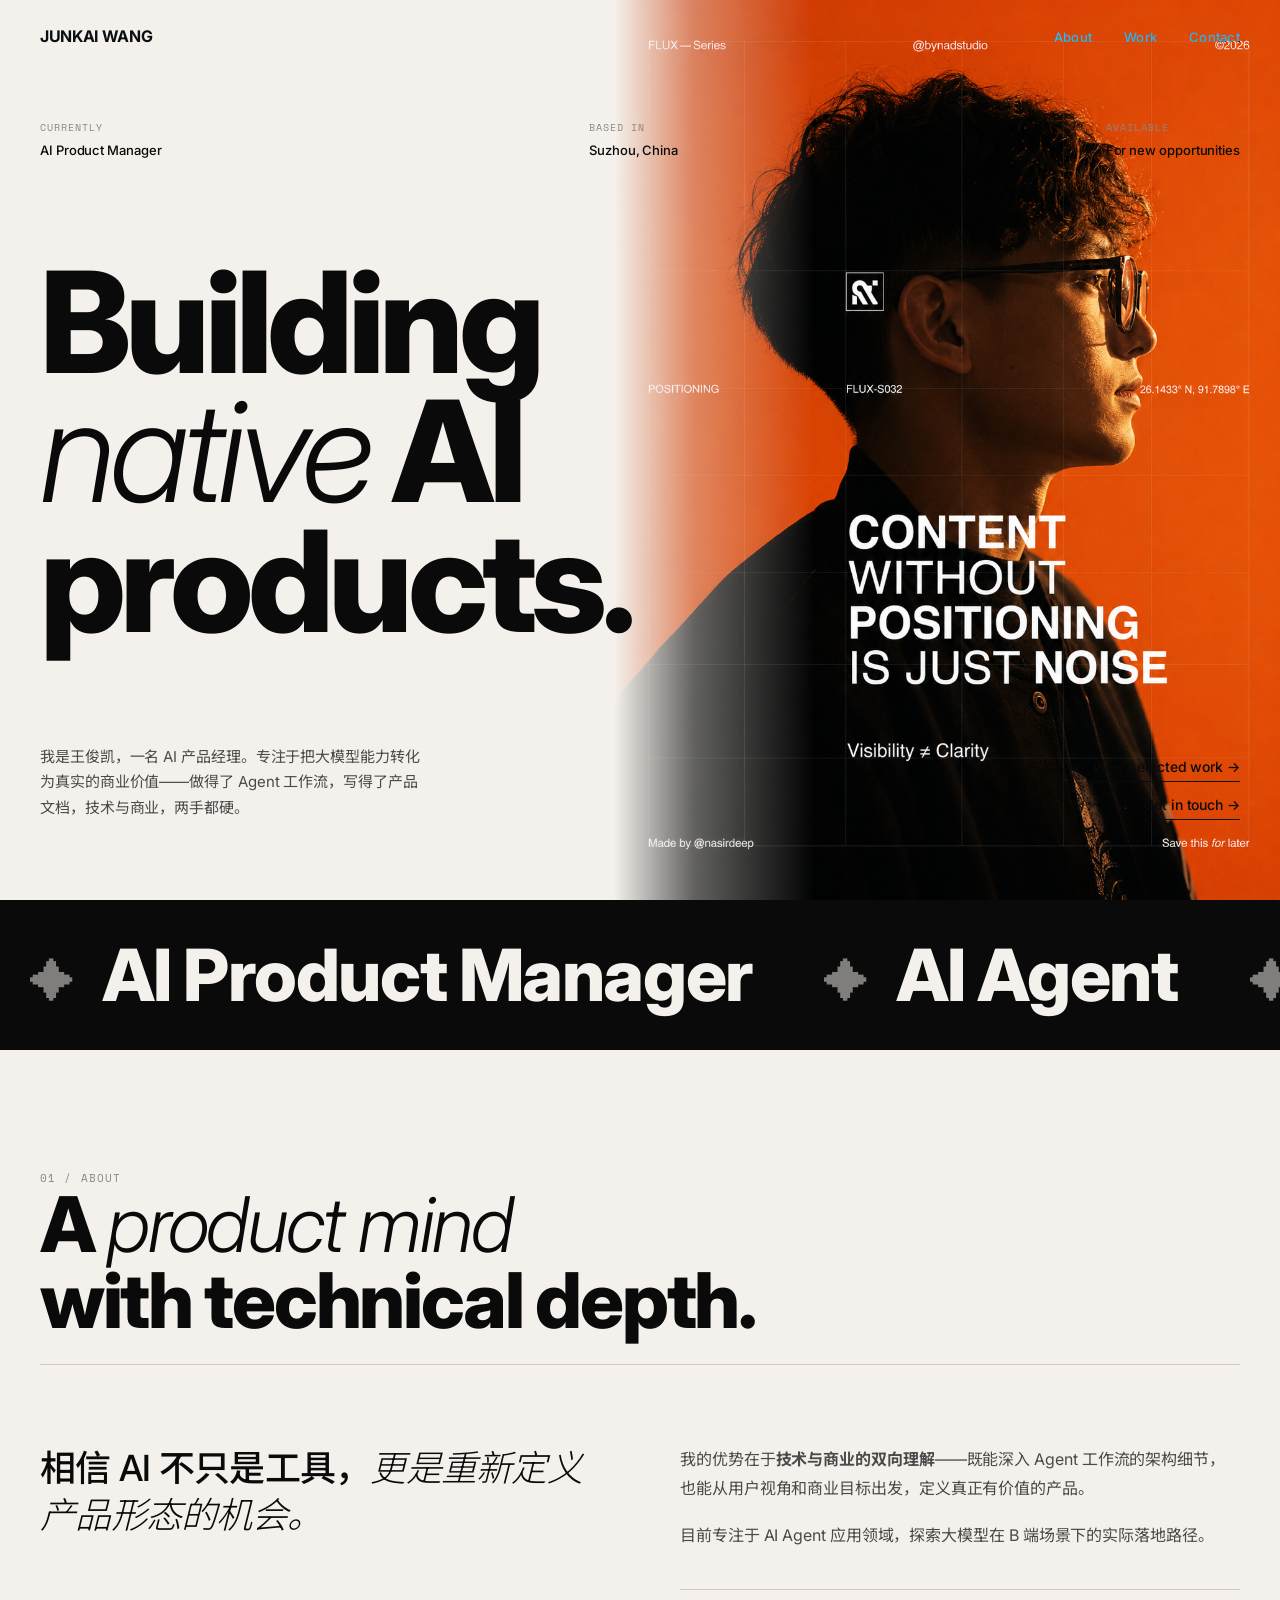
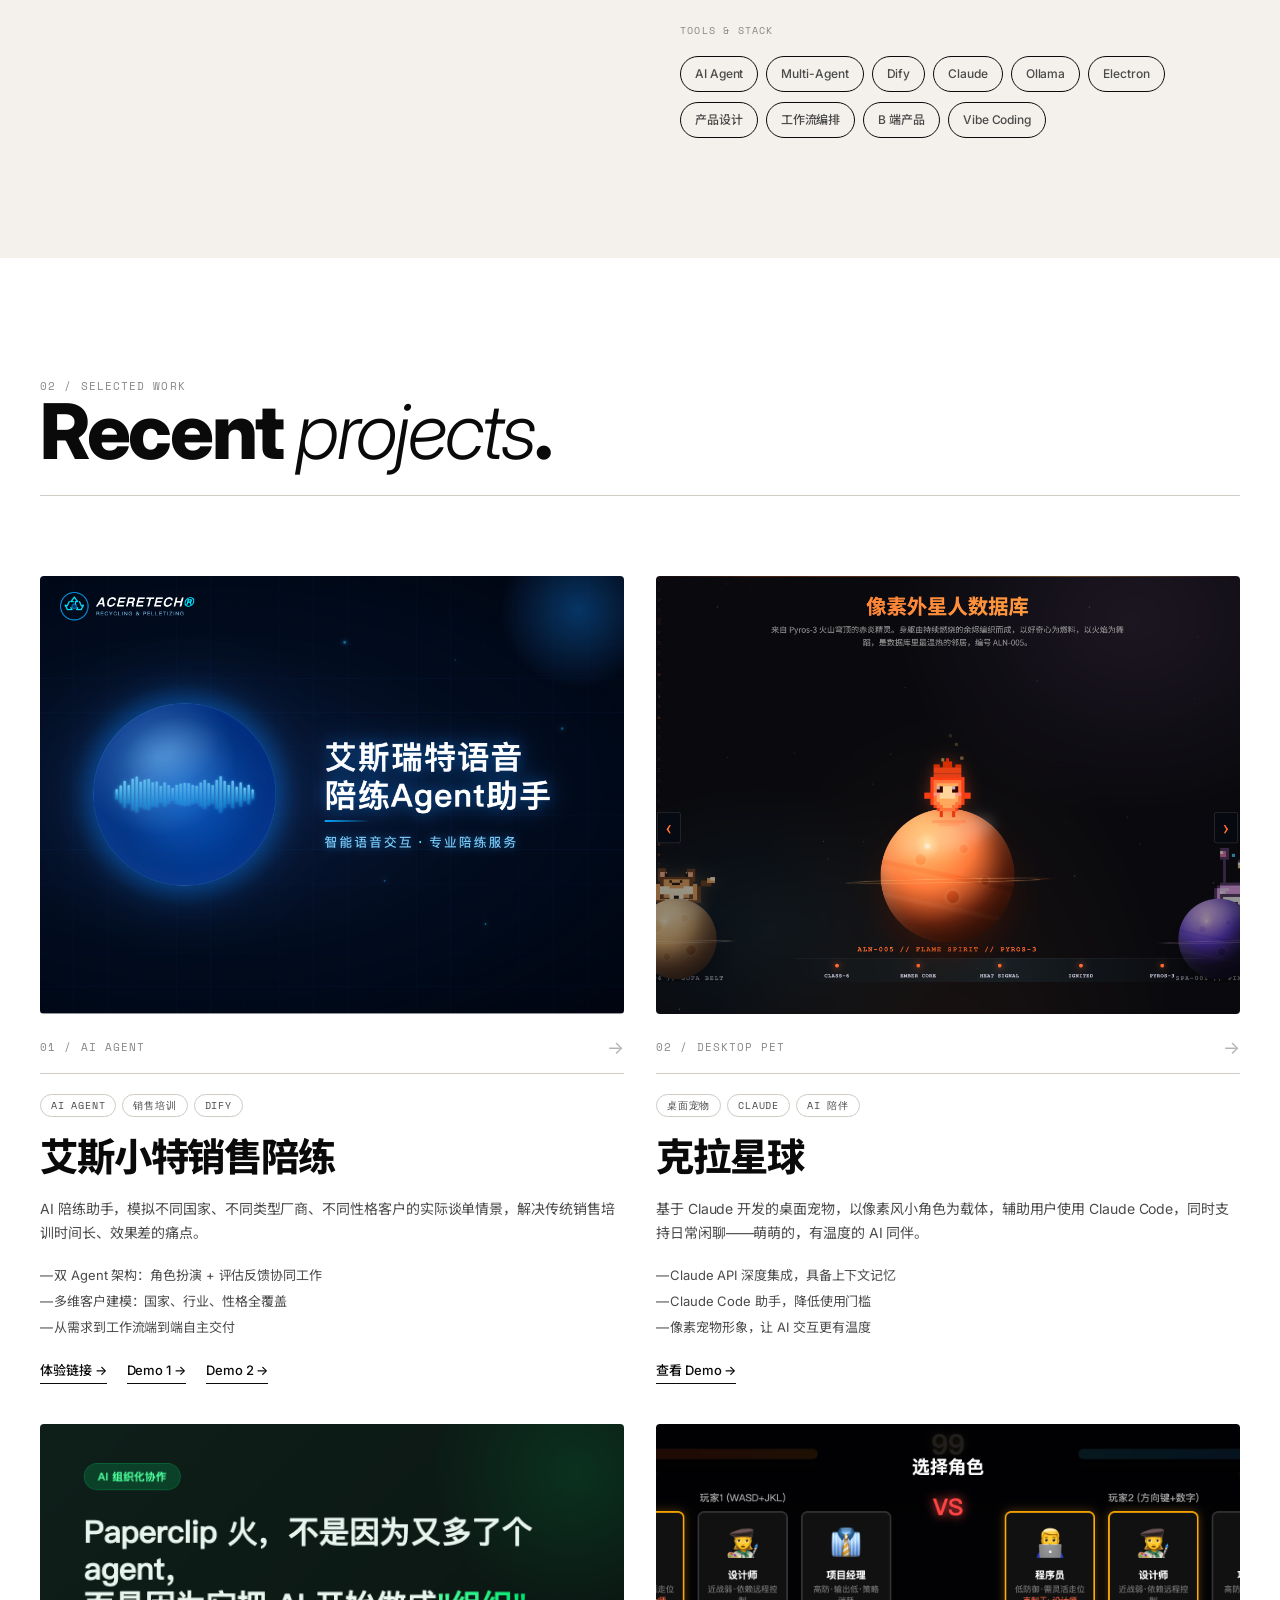
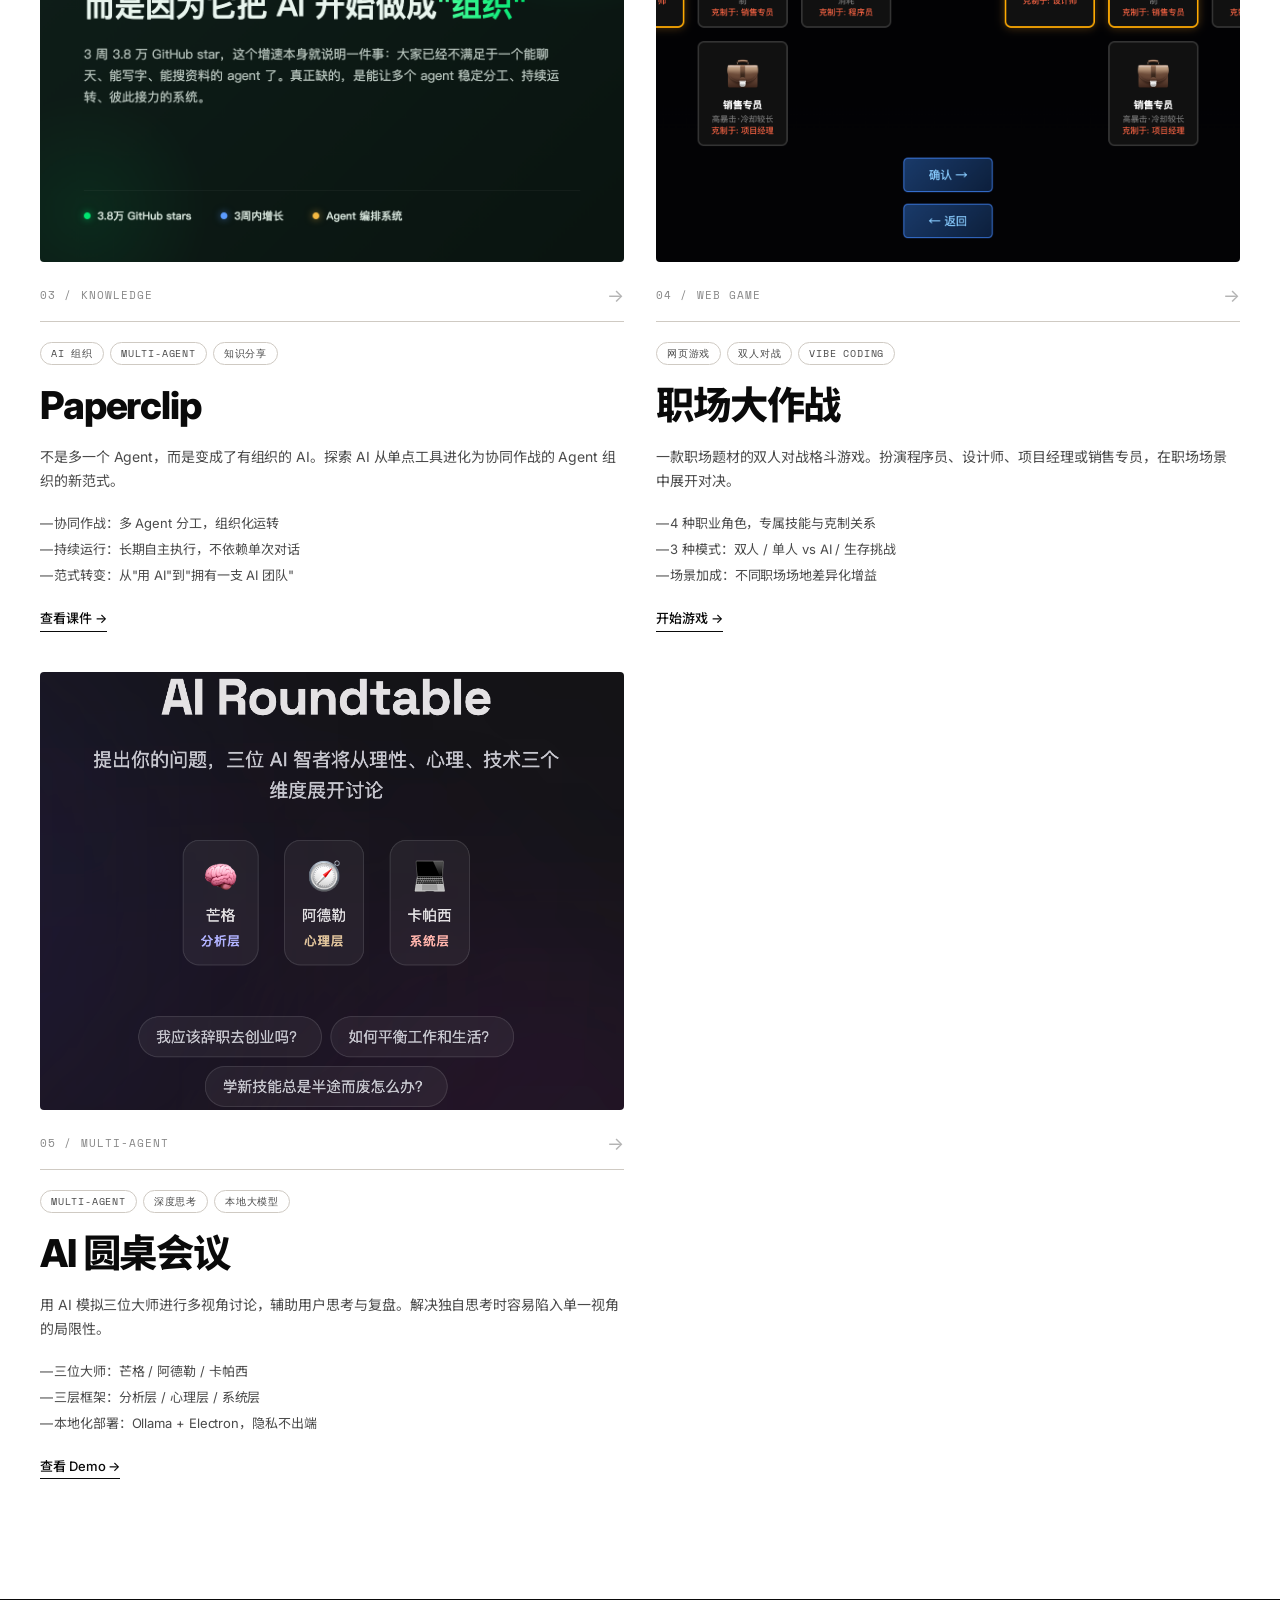
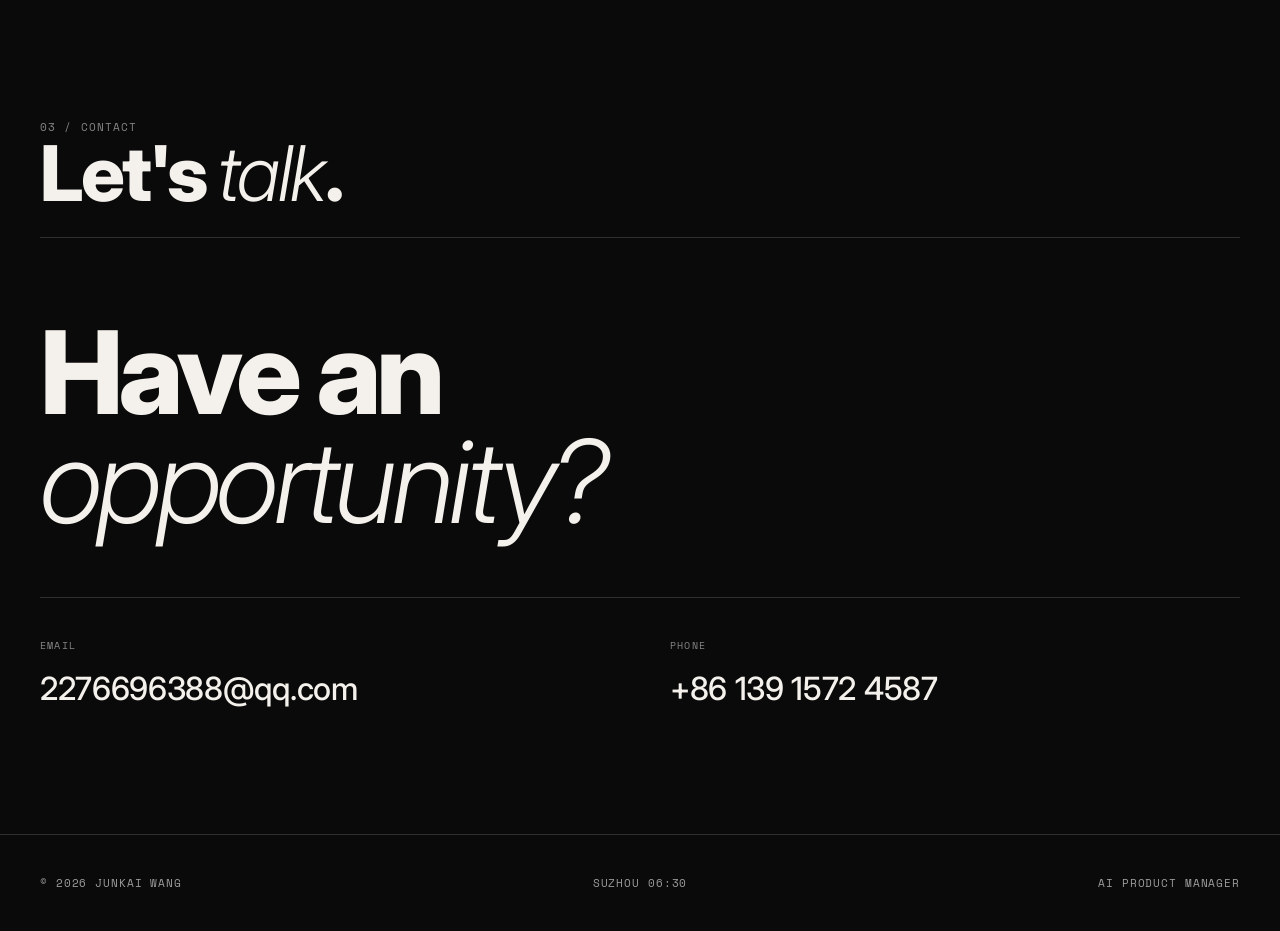
==== index.html @ 3d2fd5ae "Rename 产品文档 button to 体验链接" ====
<!DOCTYPE html>
<html lang="zh-CN">
<head>
<meta charset="UTF-8">
<meta name="viewport" content="width=device-width, initial-scale=1.0">
<title>Junkai Wang — AI Product Manager</title>
<link rel="preconnect" href="https://fonts.googleapis.com">
<link rel="preconnect" href="https://fonts.gstatic.com" crossorigin>
<link href="https://fonts.googleapis.com/css2?family=Inter:wght@300;400;500;600;700;800;900&family=Noto+Sans+SC:wght@300;400;500;600;700;900&family=Space+Mono:wght@400;700&display=swap" rel="stylesheet">
<style>
  :root {
    --bg: #f4f1ec;
    --bg-alt: #ffffff;
    --ink: #0a0a0a;
    --ink-soft: #4a4a4a;
    --ink-mute: #888888;
    --line: #cfcac3;
    --accent: #0a0a0a;
  }

  * { margin: 0; padding: 0; box-sizing: border-box; }
  html { scroll-behavior: smooth; }

  body {
    background: var(--bg);
    color: var(--ink);
    font-family: 'Inter', 'Noto Sans SC', -apple-system, sans-serif;
    -webkit-font-smoothing: antialiased;
    line-height: 1.5;
    letter-spacing: -0.005em;
  }

  ::selection { background: var(--ink); color: var(--bg); }

  a { color: inherit; text-decoration: none; }

  .mono {
    font-family: 'Space Mono', monospace;
    font-size: 11px;
    letter-spacing: 0.08em;
    text-transform: uppercase;
  }

  /* ── Nav ── */
  nav {
    position: fixed;
    top: 0; left: 0; right: 0;
    z-index: 100;
    display: flex;
    justify-content: space-between;
    align-items: center;
    padding: 24px 40px;
    mix-blend-mode: difference;
    color: #fff;
  }

  .nav-logo {
    font-size: 16px;
    font-weight: 700;
    letter-spacing: -0.02em;
  }

  .nav-links {
    display: flex;
    gap: 32px;
    list-style: none;
  }

  .nav-links a {
    font-size: 13px;
    font-weight: 500;
    letter-spacing: 0.02em;
    transition: opacity 0.2s;
  }

  .nav-links a:hover { opacity: 0.5; }

  /* ── Hero ── */
  #hero {
    min-height: 100vh;
    padding: 120px 40px 80px;
    display: flex;
    flex-direction: column;
    justify-content: space-between;
    position: relative;
    overflow: hidden;
  }

  .hero-flux {
    position: absolute;
    top: 0;
    right: 0;
    bottom: 0;
    width: 52%;
    overflow: hidden;
    z-index: 0;
    pointer-events: none;
  }

  .hero-flux img {
    width: 100%;
    height: 100%;
    object-fit: cover;
    object-position: center;
    display: block;
  }

  .hero-flux::after {
    content: '';
    position: absolute;
    inset: 0;
    background: linear-gradient(to right, var(--bg) 0%, rgba(244,241,236,0.4) 12%, transparent 30%);
    pointer-events: none;
  }

  #hero > *:not(.hero-flux) {
    position: relative;
    z-index: 1;
  }

  .hero-meta {
    display: flex;
    justify-content: space-between;
    margin-bottom: 60px;
  }

  .hero-meta-item {
    display: flex;
    flex-direction: column;
    gap: 6px;
  }

  .hero-meta-label {
    font-family: 'Space Mono', monospace;
    font-size: 10px;
    color: var(--ink-mute);
    letter-spacing: 0.1em;
    text-transform: uppercase;
  }

  .hero-meta-value {
    font-size: 13px;
    font-weight: 500;
    color: var(--ink);
  }

  .hero-headline {
    font-size: clamp(56px, 11vw, 180px);
    font-weight: 800;
    line-height: 0.92;
    letter-spacing: -0.04em;
    text-transform: none;
  }

  .hero-headline .accent {
    font-style: italic;
    font-weight: 300;
  }

  .hero-bottom {
    display: grid;
    grid-template-columns: 1fr 1fr;
    gap: 40px;
    align-items: end;
    margin-top: 60px;
  }

  .hero-bio {
    max-width: 380px;
    font-size: 15px;
    line-height: 1.7;
    color: var(--ink-soft);
  }

  .hero-portrait {
    width: 280px;
    height: 340px;
    border-radius: 4px;
    overflow: hidden;
    background: #e8e4dd;
    box-shadow: 0 30px 80px rgba(0,0,0,0.15);
    transform: translateY(-20px);
  }

  .hero-portrait img {
    width: 100%;
    height: 100%;
    object-fit: cover;
    object-position: left center;
    background: #f0f0f2;
  }

  .hero-cta {
    text-align: right;
    display: flex;
    flex-direction: column;
    gap: 12px;
    align-items: flex-end;
  }

  .hero-cta-link {
    font-size: 14px;
    font-weight: 500;
    display: inline-flex;
    align-items: center;
    gap: 6px;
    border-bottom: 1px solid var(--ink);
    padding-bottom: 4px;
    transition: gap 0.2s;
  }

  .hero-cta-link:hover { gap: 12px; }

  /* ── Marquee ── */
  .marquee {
    border-top: 1px solid var(--ink);
    border-bottom: 1px solid var(--ink);
    overflow: hidden;
    padding: 20px 0;
    background: var(--ink);
    color: var(--bg);
    white-space: nowrap;
  }

  .marquee-inner {
    display: inline-block;
    animation: scroll 30s linear infinite;
    font-size: clamp(36px, 6vw, 72px);
    font-weight: 800;
    letter-spacing: -0.02em;
  }

  .marquee-inner span { padding: 0 30px; }
  .marquee-inner span::before { content: '✦'; margin-right: 30px; font-size: 0.6em; vertical-align: middle; opacity: 0.5; }

  @keyframes scroll {
    from { transform: translateX(0); }
    to { transform: translateX(-50%); }
  }

  /* ── Section ── */
  section { padding: 120px 40px; }

  .section-head {
    display: flex;
    justify-content: space-between;
    align-items: flex-end;
    margin-bottom: 80px;
    border-bottom: 1px solid var(--line);
    padding-bottom: 24px;
  }

  .section-num {
    font-family: 'Space Mono', monospace;
    font-size: 11px;
    color: var(--ink-mute);
    letter-spacing: 0.1em;
    text-transform: uppercase;
  }

  .section-title {
    font-size: clamp(36px, 6vw, 80px);
    font-weight: 800;
    letter-spacing: -0.03em;
    line-height: 1;
  }

  .section-title .italic {
    font-style: italic;
    font-weight: 300;
  }

  /* ── About ── */
  #about {
    background: var(--bg);
  }

  .about-grid {
    display: grid;
    grid-template-columns: 1fr 1fr;
    gap: 80px;
    max-width: 1400px;
  }

  .about-statement {
    font-size: clamp(24px, 3vw, 36px);
    font-weight: 500;
    line-height: 1.3;
    letter-spacing: -0.02em;
  }

  .about-statement em {
    font-style: italic;
    font-weight: 300;
  }

  .about-detail {
    font-size: 16px;
    line-height: 1.8;
    color: var(--ink-soft);
  }

  .about-detail p { margin-bottom: 18px; }

  .skills-block {
    margin-top: 40px;
    padding-top: 32px;
    border-top: 1px solid var(--line);
  }

  .skills-label {
    font-family: 'Space Mono', monospace;
    font-size: 10px;
    color: var(--ink-mute);
    letter-spacing: 0.12em;
    text-transform: uppercase;
    margin-bottom: 16px;
  }

  .skills-list {
    display: flex;
    flex-wrap: wrap;
    gap: 10px 8px;
  }

  .skill-pill {
    padding: 6px 14px;
    border: 1px solid var(--ink);
    border-radius: 100px;
    font-size: 12px;
    font-weight: 500;
    transition: background 0.2s, color 0.2s;
  }

  .skill-pill:hover { background: var(--ink); color: var(--bg); }

  /* ── Projects ── */
  #projects { background: var(--bg-alt); }

  .projects-grid {
    display: grid;
    grid-template-columns: 1fr 1fr;
    gap: 40px 32px;
  }

  .project {
    display: flex;
    flex-direction: column;
    gap: 20px;
    cursor: default;
  }

  .project-visual {
    aspect-ratio: 4 / 3;
    background: var(--bg);
    border-radius: 4px;
    overflow: hidden;
    position: relative;
  }

  .project-visual img {
    width: 100%;
    height: 100%;
    object-fit: cover;
    display: block;
    transition: transform 0.6s ease;
  }

  .project:hover .project-visual img { transform: scale(1.04); }

  .project-visual-placeholder {
    width: 100%;
    height: 100%;
    display: flex;
    align-items: center;
    justify-content: center;
    font-size: 96px;
    background: linear-gradient(135deg, #e8e4dd 0%, #d4cec3 100%);
  }

  .project-meta-row {
    display: flex;
    justify-content: space-between;
    align-items: center;
    padding-bottom: 12px;
    border-bottom: 1px solid var(--line);
  }

  .project-num {
    font-family: 'Space Mono', monospace;
    font-size: 11px;
    color: var(--ink-mute);
    letter-spacing: 0.1em;
  }

  .project-arrow {
    font-size: 18px;
    color: var(--ink);
    opacity: 0.3;
    transition: opacity 0.3s, transform 0.3s;
  }

  .project:hover .project-arrow {
    opacity: 1;
    transform: translateX(6px);
  }

  .project-tags {
    display: flex;
    flex-wrap: wrap;
    gap: 6px;
  }

  .project-tag {
    font-family: 'Space Mono', monospace;
    font-size: 10px;
    letter-spacing: 0.08em;
    text-transform: uppercase;
    padding: 3px 10px;
    border: 1px solid var(--line);
    border-radius: 100px;
    color: var(--ink-soft);
  }

  .project-name {
    font-size: clamp(28px, 3vw, 40px);
    font-weight: 800;
    letter-spacing: -0.03em;
    line-height: 1.05;
  }

  .project-desc {
    font-size: 14px;
    line-height: 1.7;
    color: var(--ink-soft);
  }

  .project-highlights {
    list-style: none;
    display: flex;
    flex-direction: column;
    gap: 6px;
  }

  .project-highlights li {
    font-size: 13px;
    line-height: 1.55;
    color: var(--ink-soft);
    padding-left: 14px;
    position: relative;
  }

  .project-highlights li::before {
    content: '—';
    position: absolute;
    left: 0;
  }

  .project-links-line {
    display: flex;
    gap: 20px;
    flex-wrap: wrap;
    margin-top: 4px;
  }

  .project-links-line a {
    font-size: 13px;
    font-weight: 500;
    display: inline-flex;
    align-items: center;
    gap: 4px;
    border-bottom: 1px solid var(--ink);
    padding-bottom: 2px;
    transition: gap 0.2s;
  }

  .project-links-line a:hover { gap: 10px; }

  /* ── Contact ── */
  #contact {
    background: var(--ink);
    color: var(--bg);
    min-height: 80vh;
    display: flex;
    flex-direction: column;
    justify-content: space-between;
  }

  #contact .section-head { border-bottom-color: rgba(255,255,255,0.15); }
  #contact .section-num { color: rgba(255,255,255,0.5); }

  .contact-headline {
    font-size: clamp(48px, 9vw, 140px);
    font-weight: 800;
    letter-spacing: -0.04em;
    line-height: 0.95;
    margin-bottom: 60px;
  }

  .contact-headline em {
    font-style: italic;
    font-weight: 300;
  }

  .contact-grid {
    display: grid;
    grid-template-columns: repeat(2, 1fr);
    gap: 60px;
    border-top: 1px solid rgba(255,255,255,0.15);
    padding-top: 40px;
  }

  .contact-block-label {
    font-family: 'Space Mono', monospace;
    font-size: 10px;
    color: rgba(255,255,255,0.5);
    letter-spacing: 0.12em;
    text-transform: uppercase;
    margin-bottom: 12px;
  }

  .contact-block-value {
    font-size: clamp(20px, 2.5vw, 32px);
    font-weight: 500;
    letter-spacing: -0.01em;
    border-bottom: 1px solid transparent;
    transition: border-color 0.2s;
    display: inline-block;
  }

  .contact-block-value:hover { border-bottom-color: var(--bg); }

  /* ── Footer ── */
  footer {
    background: var(--ink);
    color: var(--bg);
    padding: 40px;
    border-top: 1px solid rgba(255,255,255,0.15);
    display: flex;
    justify-content: space-between;
    align-items: center;
    font-family: 'Space Mono', monospace;
    font-size: 11px;
    letter-spacing: 0.08em;
    text-transform: uppercase;
    color: rgba(255,255,255,0.6);
  }

  /* ── Fade in ── */
  .fade-in {
    opacity: 0;
    transform: translateY(30px);
    transition: opacity 0.8s ease, transform 0.8s ease;
  }
  .fade-in.visible { opacity: 1; transform: translateY(0); }

  /* ── Responsive ── */
  @media (max-width: 900px) {
    nav { padding: 20px 24px; }
    .nav-links { gap: 18px; }
    section { padding: 80px 24px; }
    #hero { padding: 100px 24px 60px; }
    .hero-meta { flex-wrap: wrap; gap: 24px; }
    .hero-bottom { grid-template-columns: 1fr; gap: 40px; }
    .hero-portrait { width: 100%; max-width: 300px; height: 360px; transform: none; }
    .hero-cta { text-align: left; align-items: flex-start; }
    .about-grid { grid-template-columns: 1fr; gap: 40px; }
    .projects-grid { grid-template-columns: 1fr; gap: 40px; }
    .contact-grid { grid-template-columns: 1fr; gap: 40px; }
    footer { flex-direction: column; gap: 12px; text-align: center; }
  }
</style>
</head>
<body>

<!-- Nav -->
<nav>
  <div class="nav-logo">JUNKAI WANG</div>
  <ul class="nav-links">
    <li><a href="#about">About</a></li>
    <li><a href="#projects">Work</a></li>
    <li><a href="#contact">Contact</a></li>
  </ul>
</nav>

<!-- Hero -->
<section id="hero">
  <div class="hero-flux">
    <img src="flux-banner.png" alt="">
  </div>
  <div class="hero-meta">
    <div class="hero-meta-item">
      <span class="hero-meta-label">Currently</span>
      <span class="hero-meta-value">AI Product Manager</span>
    </div>
    <div class="hero-meta-item">
      <span class="hero-meta-label">Based in</span>
      <span class="hero-meta-value">Suzhou, China</span>
    </div>
    <div class="hero-meta-item">
      <span class="hero-meta-label">Available</span>
      <span class="hero-meta-value">For new opportunities</span>
    </div>
  </div>

  <h1 class="hero-headline">
    Building<br>
    <span class="accent">native</span> AI<br>
    products.
  </h1>

  <div class="hero-bottom">
    <p class="hero-bio">
      我是王俊凯，一名 AI 产品经理。专注于把大模型能力转化为真实的商业价值——做得了 Agent 工作流，写得了产品文档，技术与商业，两手都硬。
    </p>
    <div class="hero-cta">
      <a href="#projects" class="hero-cta-link">View selected work →</a>
      <a href="#contact" class="hero-cta-link">Get in touch →</a>
    </div>
  </div>
</section>

<!-- Marquee -->
<div class="marquee">
  <div class="marquee-inner">
    <span>AI Product Manager</span>
    <span>AI Agent</span>
    <span>Multi-Agent</span>
    <span>Dify</span>
    <span>Claude</span>
    <span>Vibe Coding</span>
    <span>AI Product Manager</span>
    <span>AI Agent</span>
    <span>Multi-Agent</span>
    <span>Dify</span>
    <span>Claude</span>
    <span>Vibe Coding</span>
  </div>
</div>

<!-- About -->
<section id="about">
  <div class="section-head">
    <div>
      <div class="section-num">01 / About</div>
      <h2 class="section-title">A <span class="italic">product mind</span><br>with technical depth.</h2>
    </div>
  </div>

  <div class="about-grid">
    <div>
      <p class="about-statement fade-in">
        相信 AI 不只是工具，<em>更是重新定义产品形态的机会。</em>
      </p>
    </div>
    <div class="about-detail fade-in">
      <p>我的优势在于<strong>技术与商业的双向理解</strong>——既能深入 Agent 工作流的架构细节，也能从用户视角和商业目标出发，定义真正有价值的产品。</p>
      <p>目前专注于 AI Agent 应用领域，探索大模型在 B 端场景下的实际落地路径。</p>

      <div class="skills-block">
        <div class="skills-label">Tools & Stack</div>
        <div class="skills-list">
          <span class="skill-pill">AI Agent</span>
          <span class="skill-pill">Multi-Agent</span>
          <span class="skill-pill">Dify</span>
          <span class="skill-pill">Claude</span>
          <span class="skill-pill">Ollama</span>
          <span class="skill-pill">Electron</span>
          <span class="skill-pill">产品设计</span>
          <span class="skill-pill">工作流编排</span>
          <span class="skill-pill">B 端产品</span>
          <span class="skill-pill">Vibe Coding</span>
        </div>
      </div>
    </div>
  </div>
</section>

<!-- Projects -->
<section id="projects">
  <div class="section-head">
    <div>
      <div class="section-num">02 / Selected Work</div>
      <h2 class="section-title">Recent <span class="italic">projects</span>.</h2>
    </div>
  </div>

  <div class="projects-grid">

    <!-- Project 01 -->
    <article class="project fade-in">
      <div class="project-visual">
        <img src="ace-preview.png" alt="艾斯小特销售陪练">
      </div>
      <div class="project-meta-row">
        <span class="project-num">01 / AI AGENT</span>
        <span class="project-arrow">→</span>
      </div>
      <div class="project-tags">
        <span class="project-tag">AI Agent</span>
        <span class="project-tag">销售培训</span>
        <span class="project-tag">Dify</span>
      </div>
      <h3 class="project-name">艾斯小特销售陪练</h3>
      <p class="project-desc">
        AI 陪练助手，模拟不同国家、不同类型厂商、不同性格客户的实际谈单情景，解决传统销售培训时间长、效果差的痛点。
      </p>
      <ul class="project-highlights">
        <li>双 Agent 架构：角色扮演 + 评估反馈协同工作</li>
        <li>多维客户建模：国家、行业、性格全覆盖</li>
        <li>从需求到工作流端到端自主交付</li>
      </ul>
      <div class="project-links-line">
        <a href="https://martinmurraynice-del.github.io/aisi-sales-trainer/" target="_blank">体验链接 →</a>
        <a href="https://cloud.dify.ai/app/14e09376-90d6-4486-874d-6c793b6e8252/workflow" target="_blank">Demo 1 →</a>
        <a href="https://cloud.dify.ai/app/2e193e0d-2a5c-46f3-80c2-52811f2c8c97/workflow" target="_blank">Demo 2 →</a>
      </div>
    </article>

    <!-- Project 02 -->
    <article class="project fade-in">
      <div class="project-visual">
        <img src="klar-preview.png" alt="克拉星球">
      </div>
      <div class="project-meta-row">
        <span class="project-num">02 / DESKTOP PET</span>
        <span class="project-arrow">→</span>
      </div>
      <div class="project-tags">
        <span class="project-tag">桌面宠物</span>
        <span class="project-tag">Claude</span>
        <span class="project-tag">AI 陪伴</span>
      </div>
      <h3 class="project-name">克拉星球</h3>
      <p class="project-desc">
        基于 Claude 开发的桌面宠物，以像素风小角色为载体，辅助用户使用 Claude Code，同时支持日常闲聊——萌萌的，有温度的 AI 同伴。
      </p>
      <ul class="project-highlights">
        <li>Claude API 深度集成，具备上下文记忆</li>
        <li>Claude Code 助手，降低使用门槛</li>
        <li>像素宠物形象，让 AI 交互更有温度</li>
      </ul>
      <div class="project-links-line">
        <a href="alien_page v2.0(1).html" target="_blank">查看 Demo →</a>
      </div>
    </article>

    <!-- Project 03 -->
    <article class="project fade-in">
      <div class="project-visual">
        <img src="paperclip-preview.png" alt="Paperclip">
      </div>
      <div class="project-meta-row">
        <span class="project-num">03 / KNOWLEDGE</span>
        <span class="project-arrow">→</span>
      </div>
      <div class="project-tags">
        <span class="project-tag">AI 组织</span>
        <span class="project-tag">Multi-Agent</span>
        <span class="project-tag">知识分享</span>
      </div>
      <h3 class="project-name">Paperclip</h3>
      <p class="project-desc">
        不是多一个 Agent，而是变成了有组织的 AI。探索 AI 从单点工具进化为协同作战的 Agent 组织的新范式。
      </p>
      <ul class="project-highlights">
        <li>协同作战：多 Agent 分工，组织化运转</li>
        <li>持续运行：长期自主执行，不依赖单次对话</li>
        <li>范式转变：从"用 AI"到"拥有一支 AI 团队"</li>
      </ul>
      <div class="project-links-line">
        <a href="paperclip-vibe-page.html" target="_blank">查看课件 →</a>
      </div>
    </article>

    <!-- Project 04 -->
    <article class="project fade-in">
      <div class="project-visual">
        <img src="game-preview.png" alt="职场大作战">
      </div>
      <div class="project-meta-row">
        <span class="project-num">04 / WEB GAME</span>
        <span class="project-arrow">→</span>
      </div>
      <div class="project-tags">
        <span class="project-tag">网页游戏</span>
        <span class="project-tag">双人对战</span>
        <span class="project-tag">Vibe Coding</span>
      </div>
      <h3 class="project-name">职场大作战</h3>
      <p class="project-desc">
        一款职场题材的双人对战格斗游戏。扮演程序员、设计师、项目经理或销售专员，在职场场景中展开对决。
      </p>
      <ul class="project-highlights">
        <li>4 种职业角色，专属技能与克制关系</li>
        <li>3 种模式：双人 / 单人 vs AI / 生存挑战</li>
        <li>场景加成：不同职场场地差异化增益</li>
      </ul>
      <div class="project-links-line">
        <a href="workplace-battle.html" target="_blank">开始游戏 →</a>
      </div>
    </article>

    <!-- Project 05 -->
    <article class="project fade-in">
      <div class="project-visual">
        <img src="ai-roundtable-preview.png" alt="AI 圆桌会议">
      </div>
      <div class="project-meta-row">
        <span class="project-num">05 / MULTI-AGENT</span>
        <span class="project-arrow">→</span>
      </div>
      <div class="project-tags">
        <span class="project-tag">Multi-Agent</span>
        <span class="project-tag">深度思考</span>
        <span class="project-tag">本地大模型</span>
      </div>
      <h3 class="project-name">AI 圆桌会议</h3>
      <p class="project-desc">
        用 AI 模拟三位大师进行多视角讨论，辅助用户思考与复盘。解决独自思考时容易陷入单一视角的局限性。
      </p>
      <ul class="project-highlights">
        <li>三位大师：芒格 / 阿德勒 / 卡帕西</li>
        <li>三层框架：分析层 / 心理层 / 系统层</li>
        <li>本地化部署：Ollama + Electron，隐私不出端</li>
      </ul>
      <div class="project-links-line">
        <a href="ai-roundtable-page.html" target="_blank">查看 Demo →</a>
      </div>
    </article>

  </div>
</section>

<!-- Contact -->
<section id="contact">
  <div>
    <div class="section-head">
      <div>
        <div class="section-num">03 / Contact</div>
        <h2 class="section-title">Let's <span class="italic">talk</span>.</h2>
      </div>
    </div>

    <h3 class="contact-headline">
      Have an<br>
      <em>opportunity?</em>
    </h3>
  </div>

  <div class="contact-grid">
    <div>
      <div class="contact-block-label">Email</div>
      <a href="mailto:2276696388@qq.com" class="contact-block-value">2276696388@qq.com</a>
    </div>
    <div>
      <div class="contact-block-label">Phone</div>
      <a href="tel:13915724587" class="contact-block-value">+86 139 1572 4587</a>
    </div>
  </div>
</section>

<!-- Footer -->
<footer>
  <span>© 2026 Junkai Wang</span>
  <span id="local-time">— : —</span>
  <span>AI Product Manager</span>
</footer>

<script>
// Fade in
const observer = new IntersectionObserver((entries) => {
  entries.forEach(e => { if (e.isIntersecting) e.target.classList.add('visible'); });
}, { threshold: 0.15 });
document.querySelectorAll('.fade-in').forEach(el => observer.observe(el));

// Local time
function updateTime() {
  const now = new Date();
  const time = now.toLocaleTimeString('en-GB', { hour: '2-digit', minute: '2-digit', hour12: false });
  document.getElementById('local-time').textContent = `Suzhou ${time}`;
}
updateTime();
setInterval(updateTime, 1000 * 30);
</script>
</body>
</html>
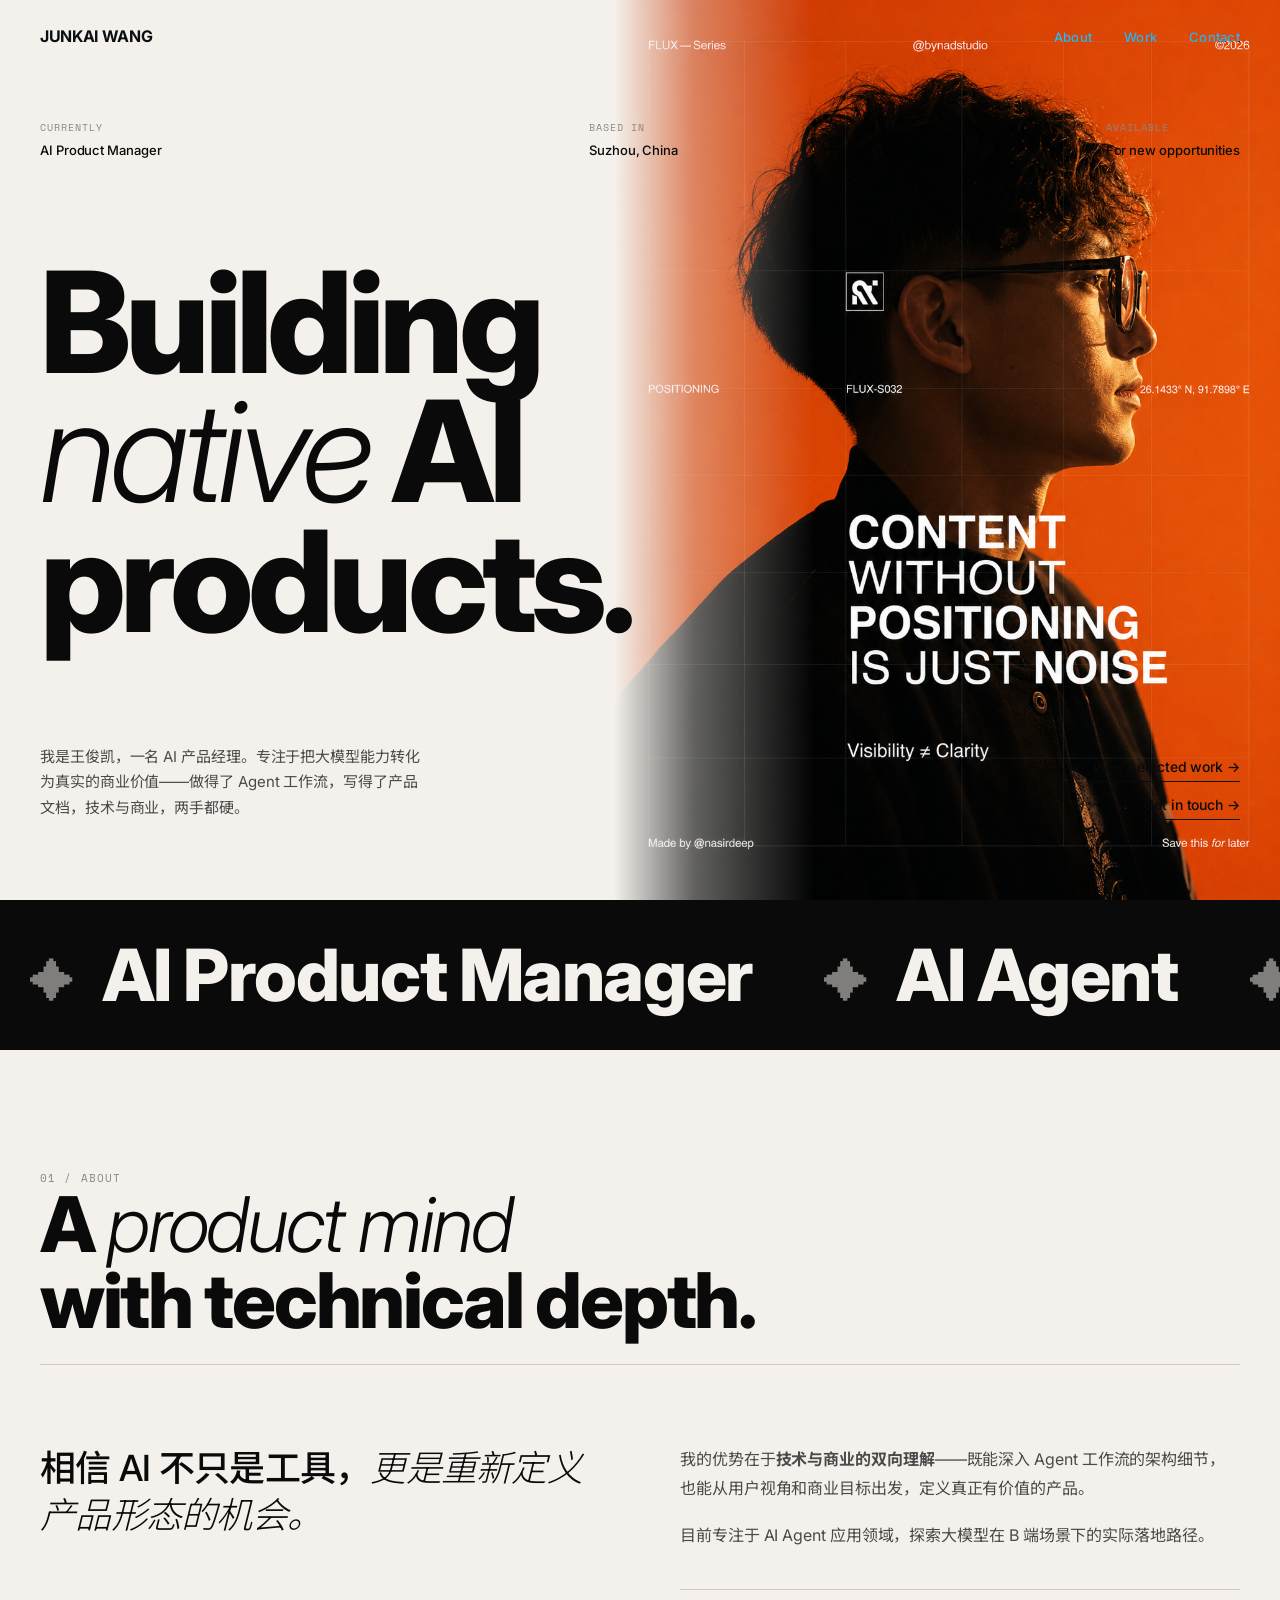
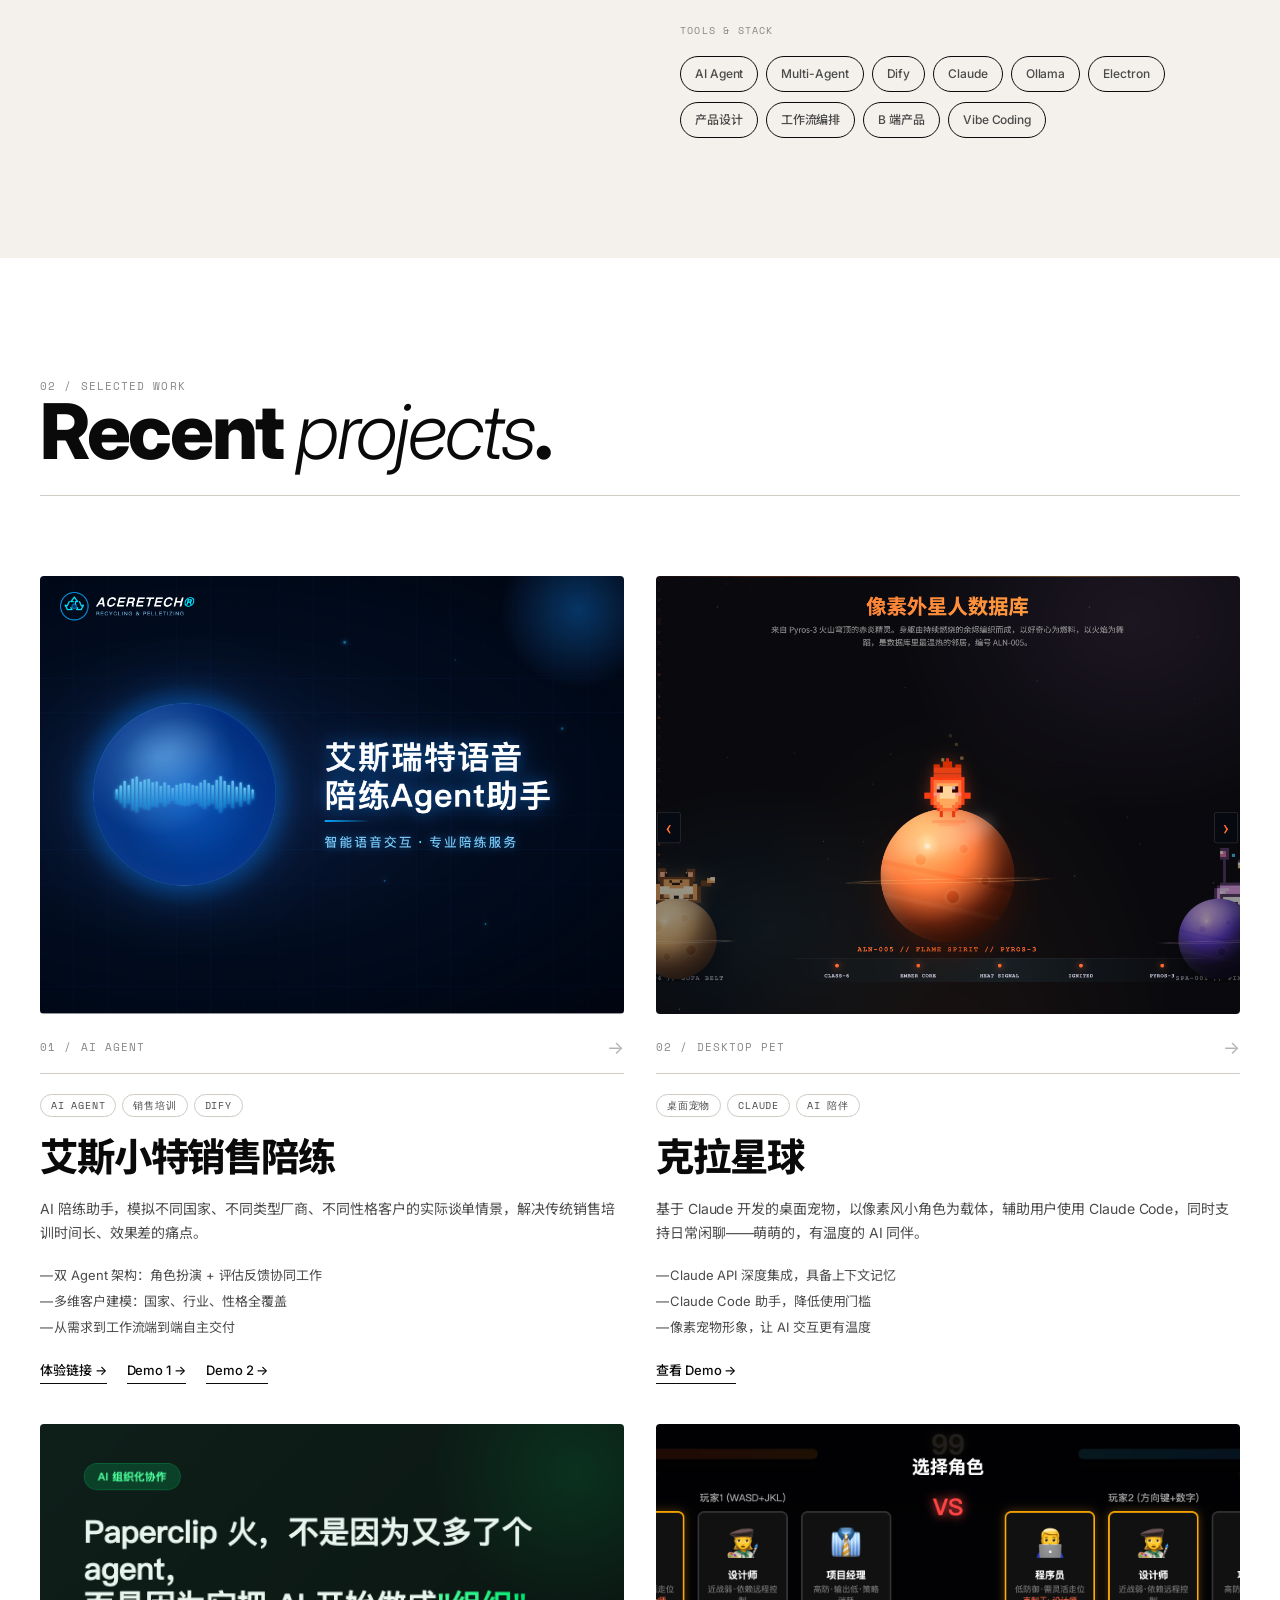
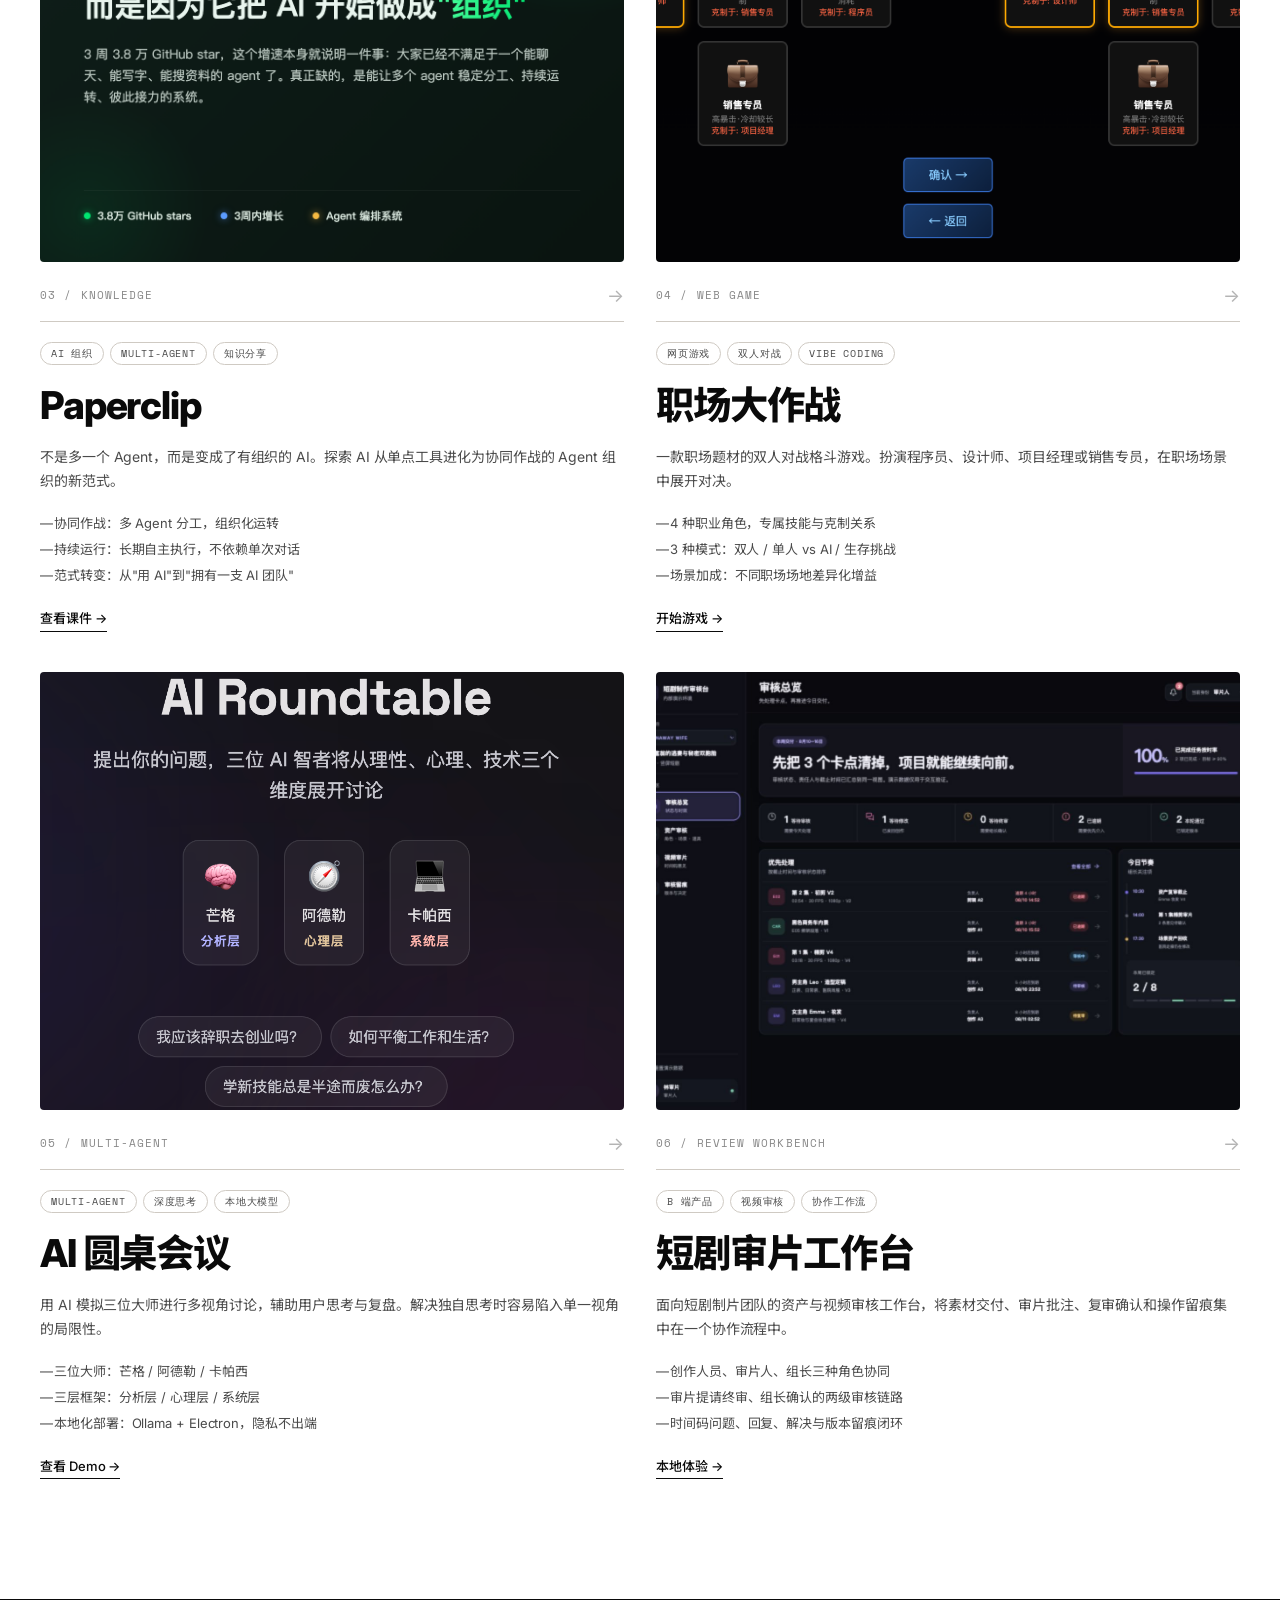
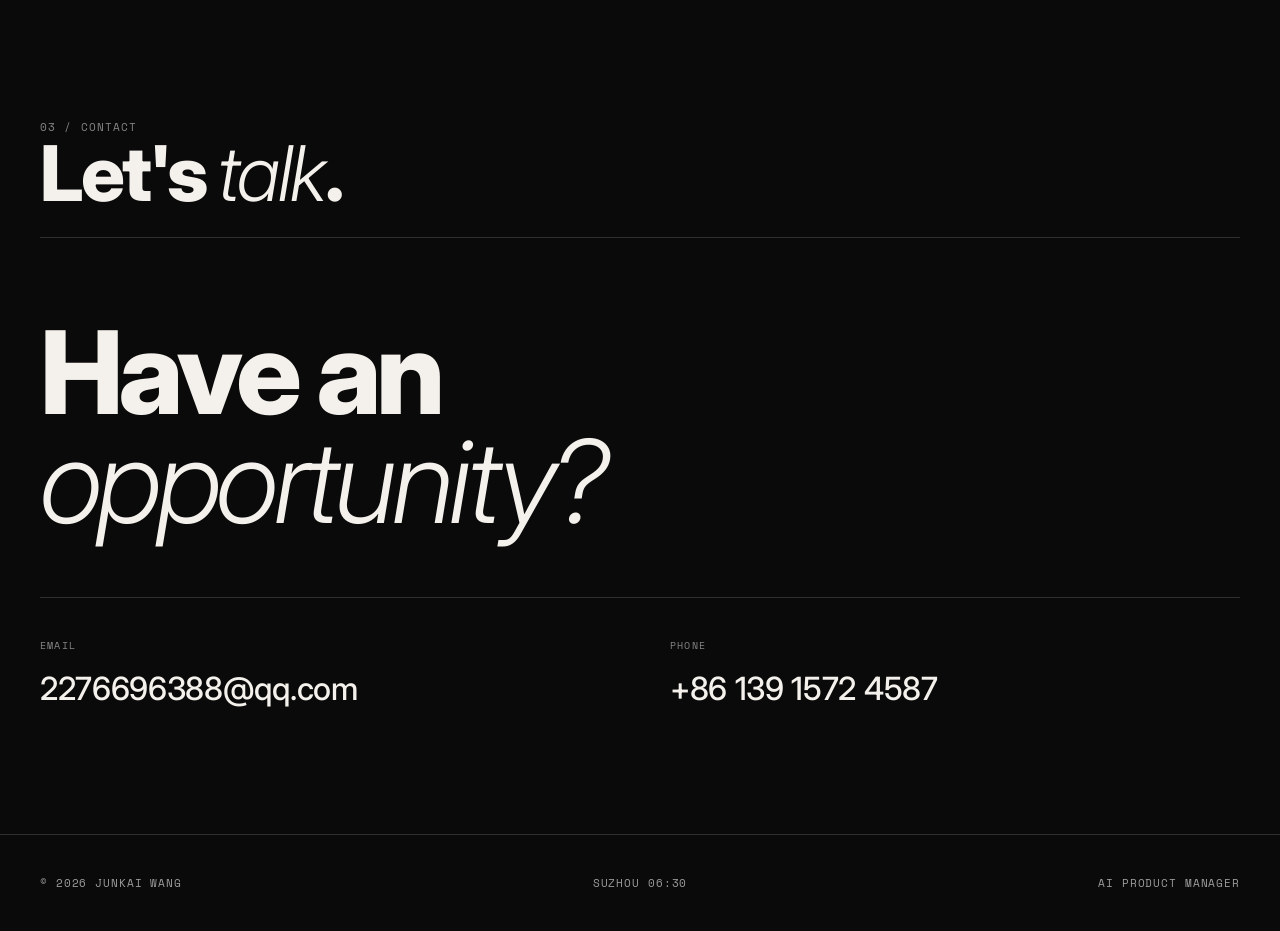
==== commit 9948d87a: "Add short drama review workbench to portfolio" ====
--- a/index.html
+++ b/index.html
@@ -829,6 +829,34 @@
       </div>
     </article>
 
+    <!-- Project 06 -->
+    <article class="project fade-in">
+      <div class="project-visual">
+        <img src="review-workbench-preview.jpg" alt="短剧审片工作台">
+      </div>
+      <div class="project-meta-row">
+        <span class="project-num">06 / REVIEW WORKBENCH</span>
+        <span class="project-arrow">→</span>
+      </div>
+      <div class="project-tags">
+        <span class="project-tag">B 端产品</span>
+        <span class="project-tag">视频审核</span>
+        <span class="project-tag">协作工作流</span>
+      </div>
+      <h3 class="project-name">短剧审片工作台</h3>
+      <p class="project-desc">
+        面向短剧制片团队的资产与视频审核工作台，将素材交付、审片批注、复审确认和操作留痕集中在一个协作流程中。
+      </p>
+      <ul class="project-highlights">
+        <li>创作人员、审片人、组长三种角色协同</li>
+        <li>审片提请终审、组长确认的两级审核链路</li>
+        <li>时间码问题、回复、解决与版本留痕闭环</li>
+      </ul>
+      <div class="project-links-line">
+        <a href="http://localhost:5173" target="_blank">本地体验 →</a>
+      </div>
+    </article>
+
   </div>
 </section>
 
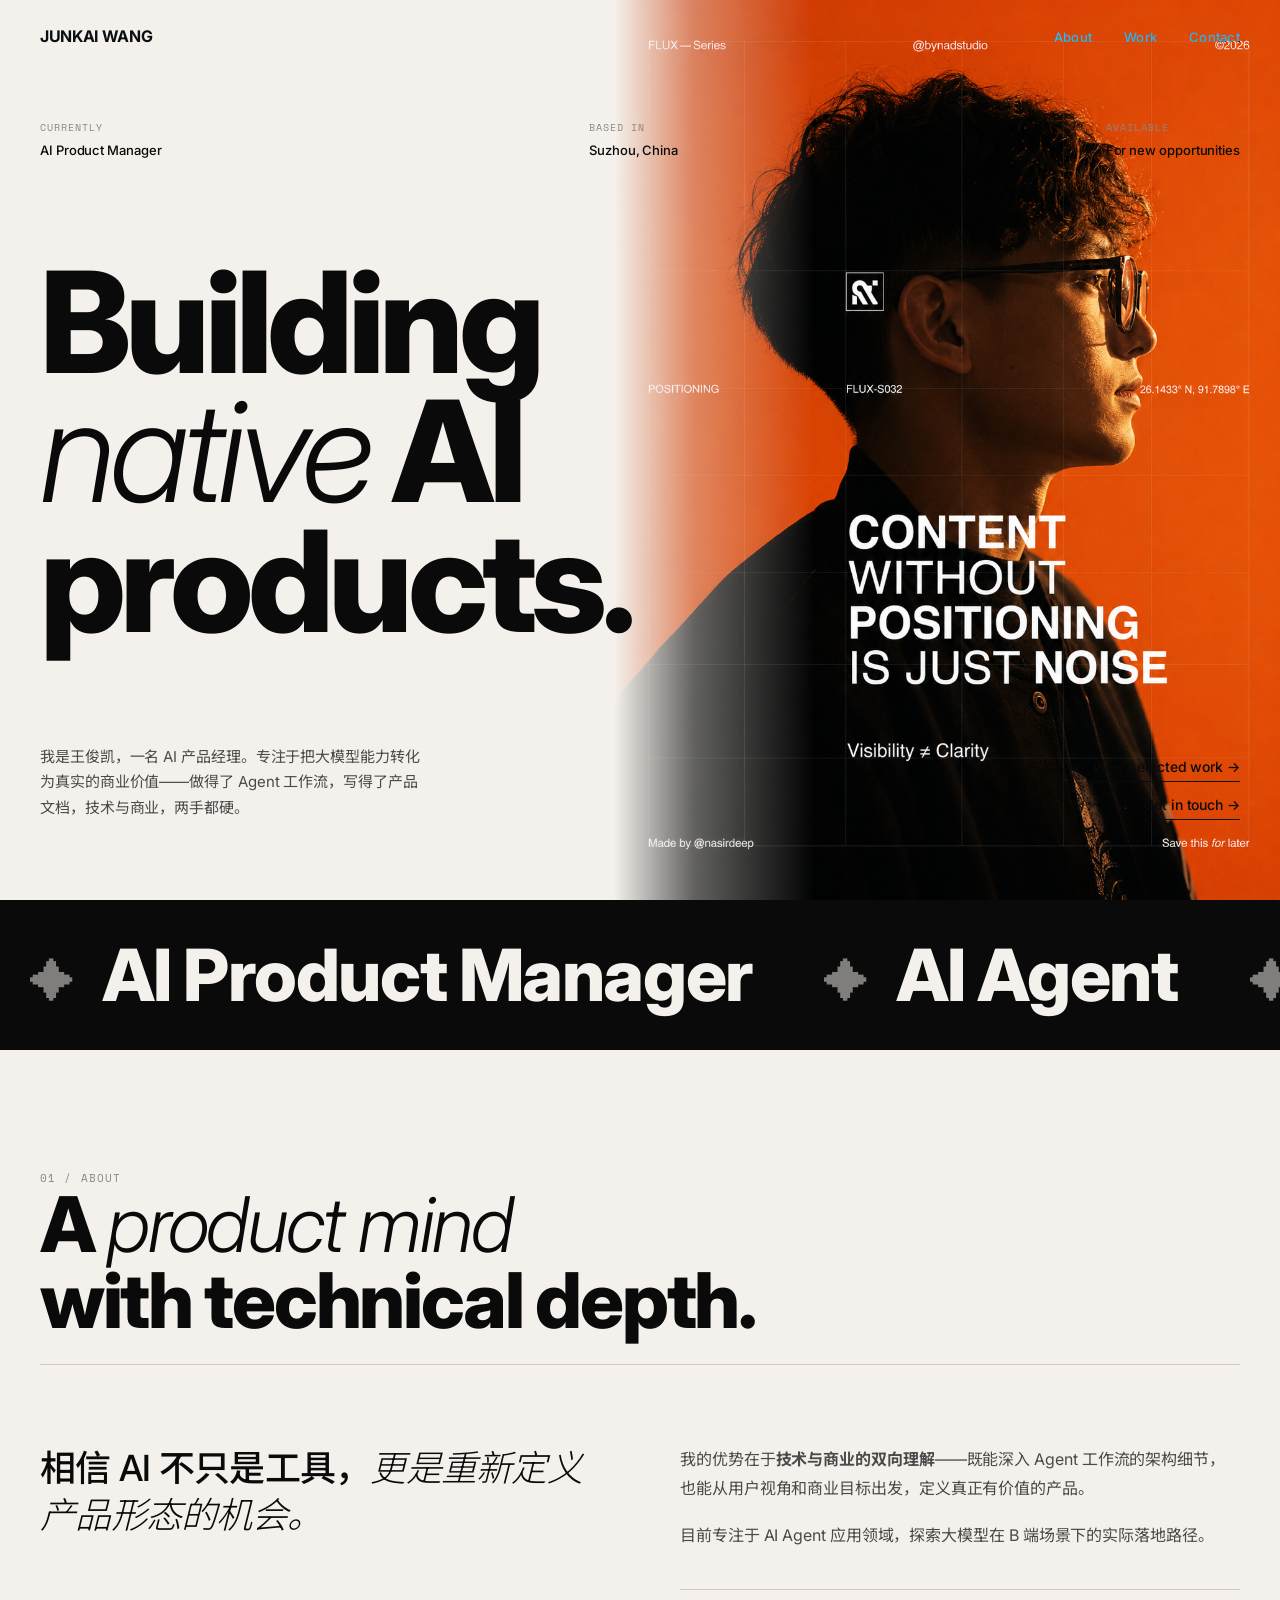
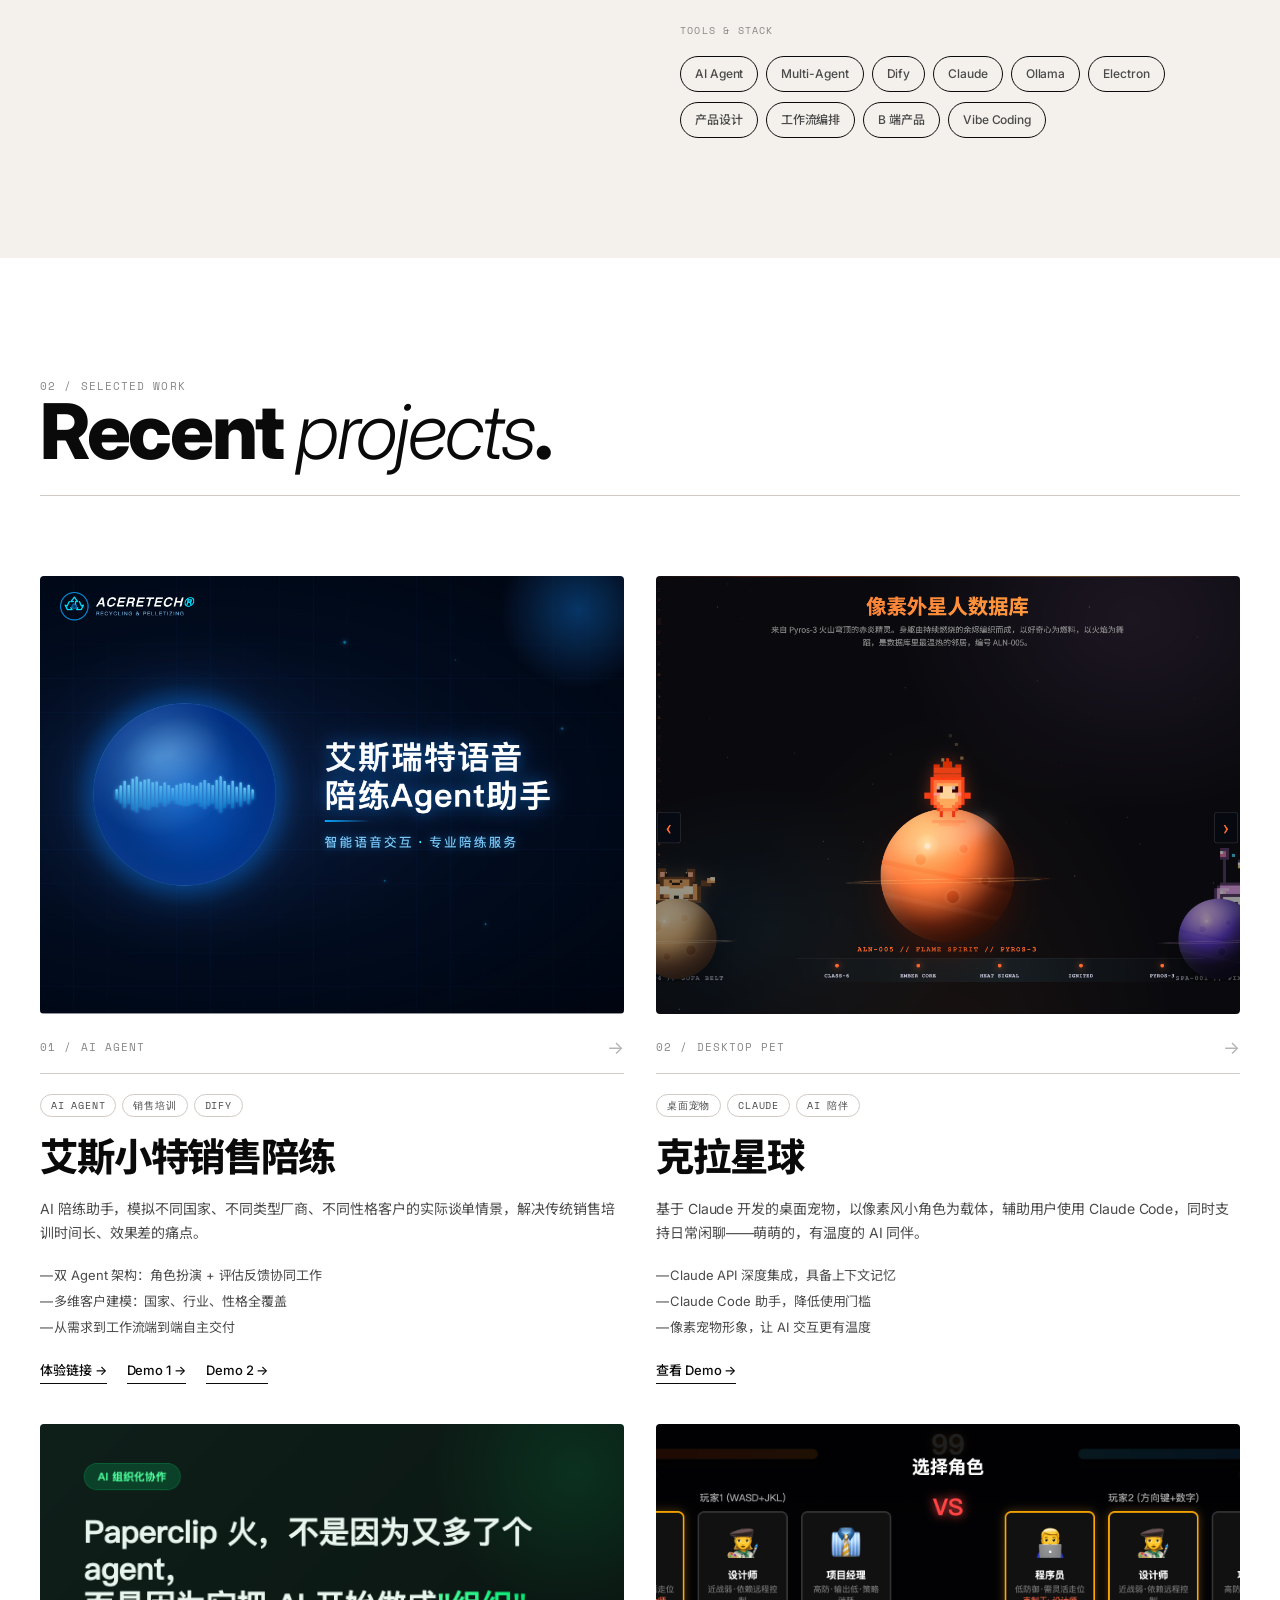
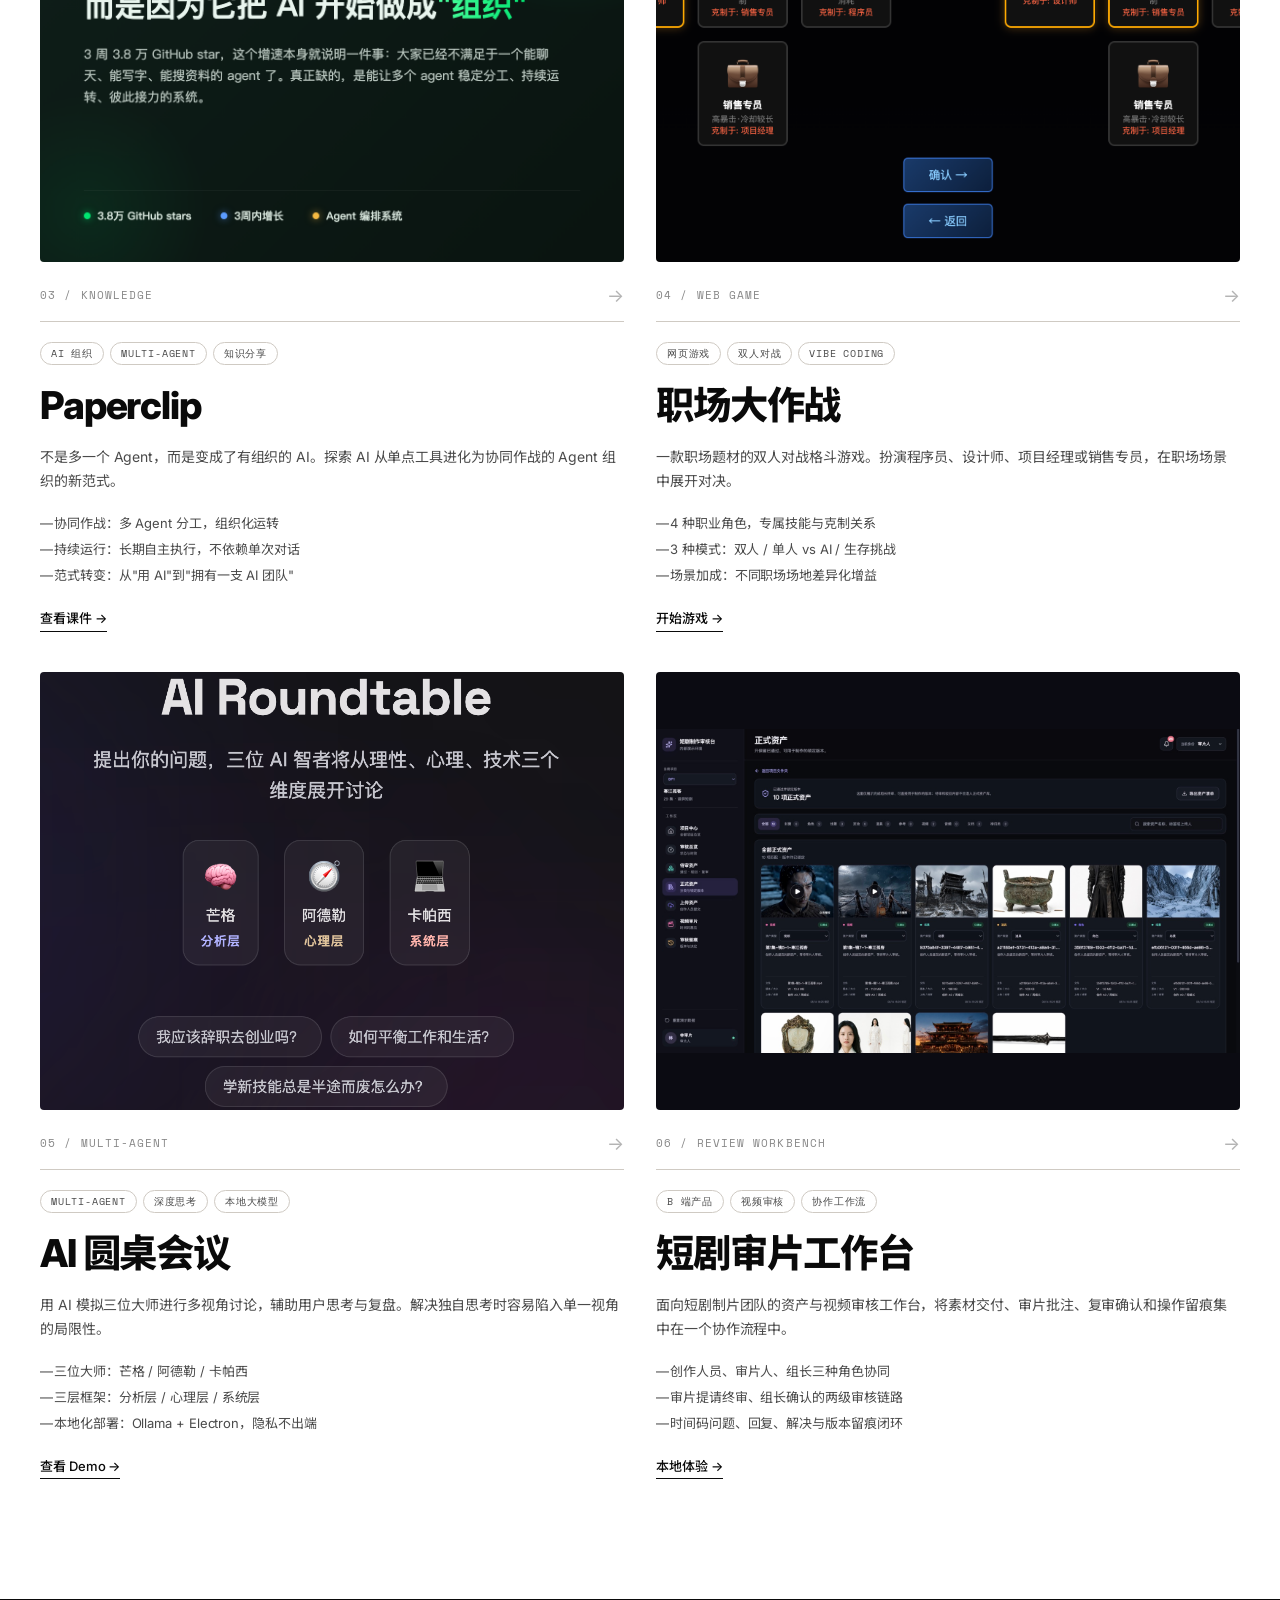
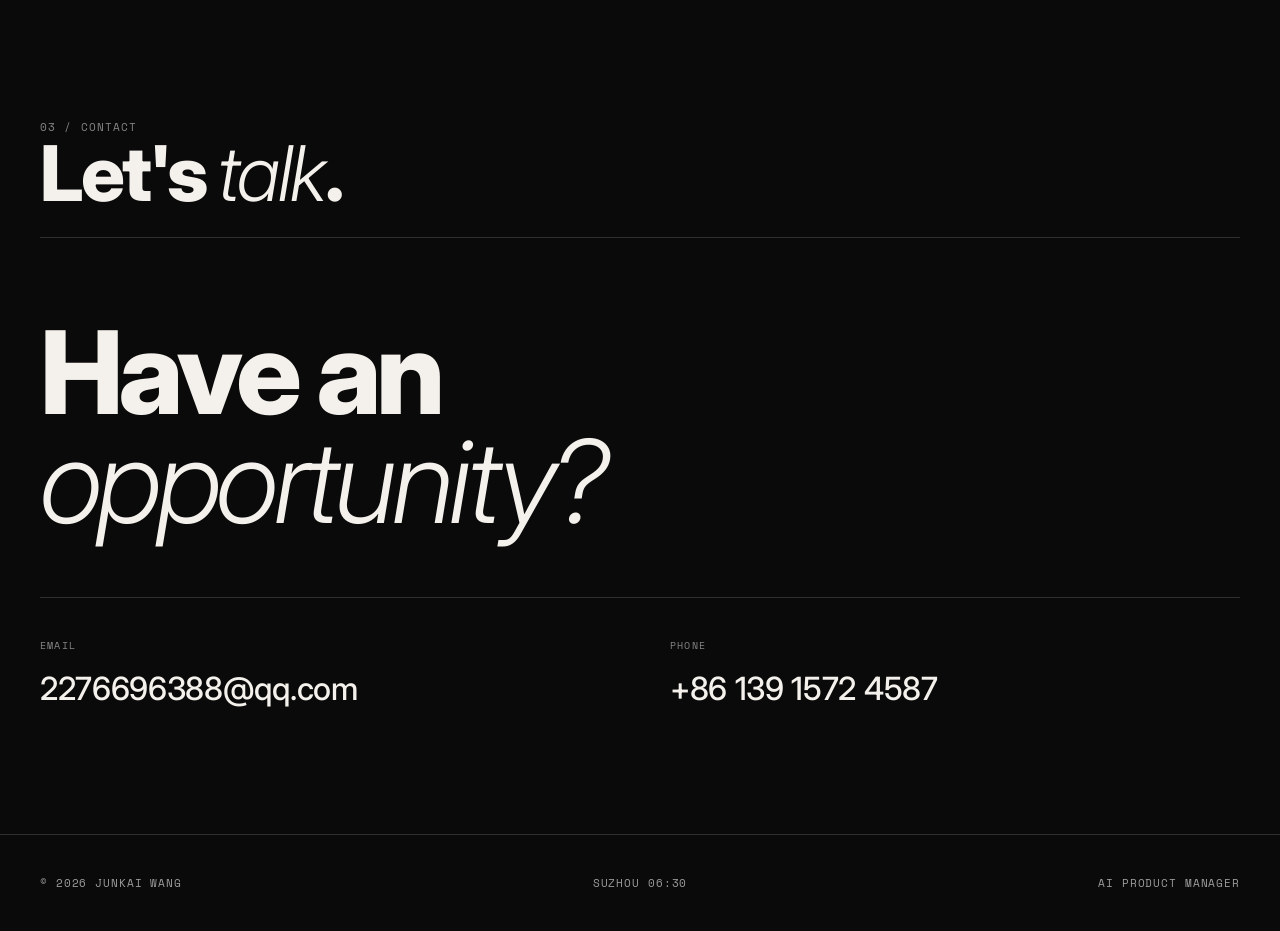
==== commit 17c784a1: "Replace review workbench cover image" ====
--- a/index.html
+++ b/index.html
@@ -368,6 +368,14 @@
 
   .project:hover .project-visual img { transform: scale(1.04); }
 
+  .project-visual.review-cover {
+    background: #0b0b12;
+  }
+
+  .project-visual.review-cover img {
+    object-fit: contain;
+  }
+
   .project-visual-placeholder {
     width: 100%;
     height: 100%;
@@ -831,7 +839,7 @@
 
     <!-- Project 06 -->
     <article class="project fade-in">
-      <div class="project-visual">
+      <div class="project-visual review-cover">
         <img src="review-workbench-preview.jpg" alt="短剧审片工作台">
       </div>
       <div class="project-meta-row">
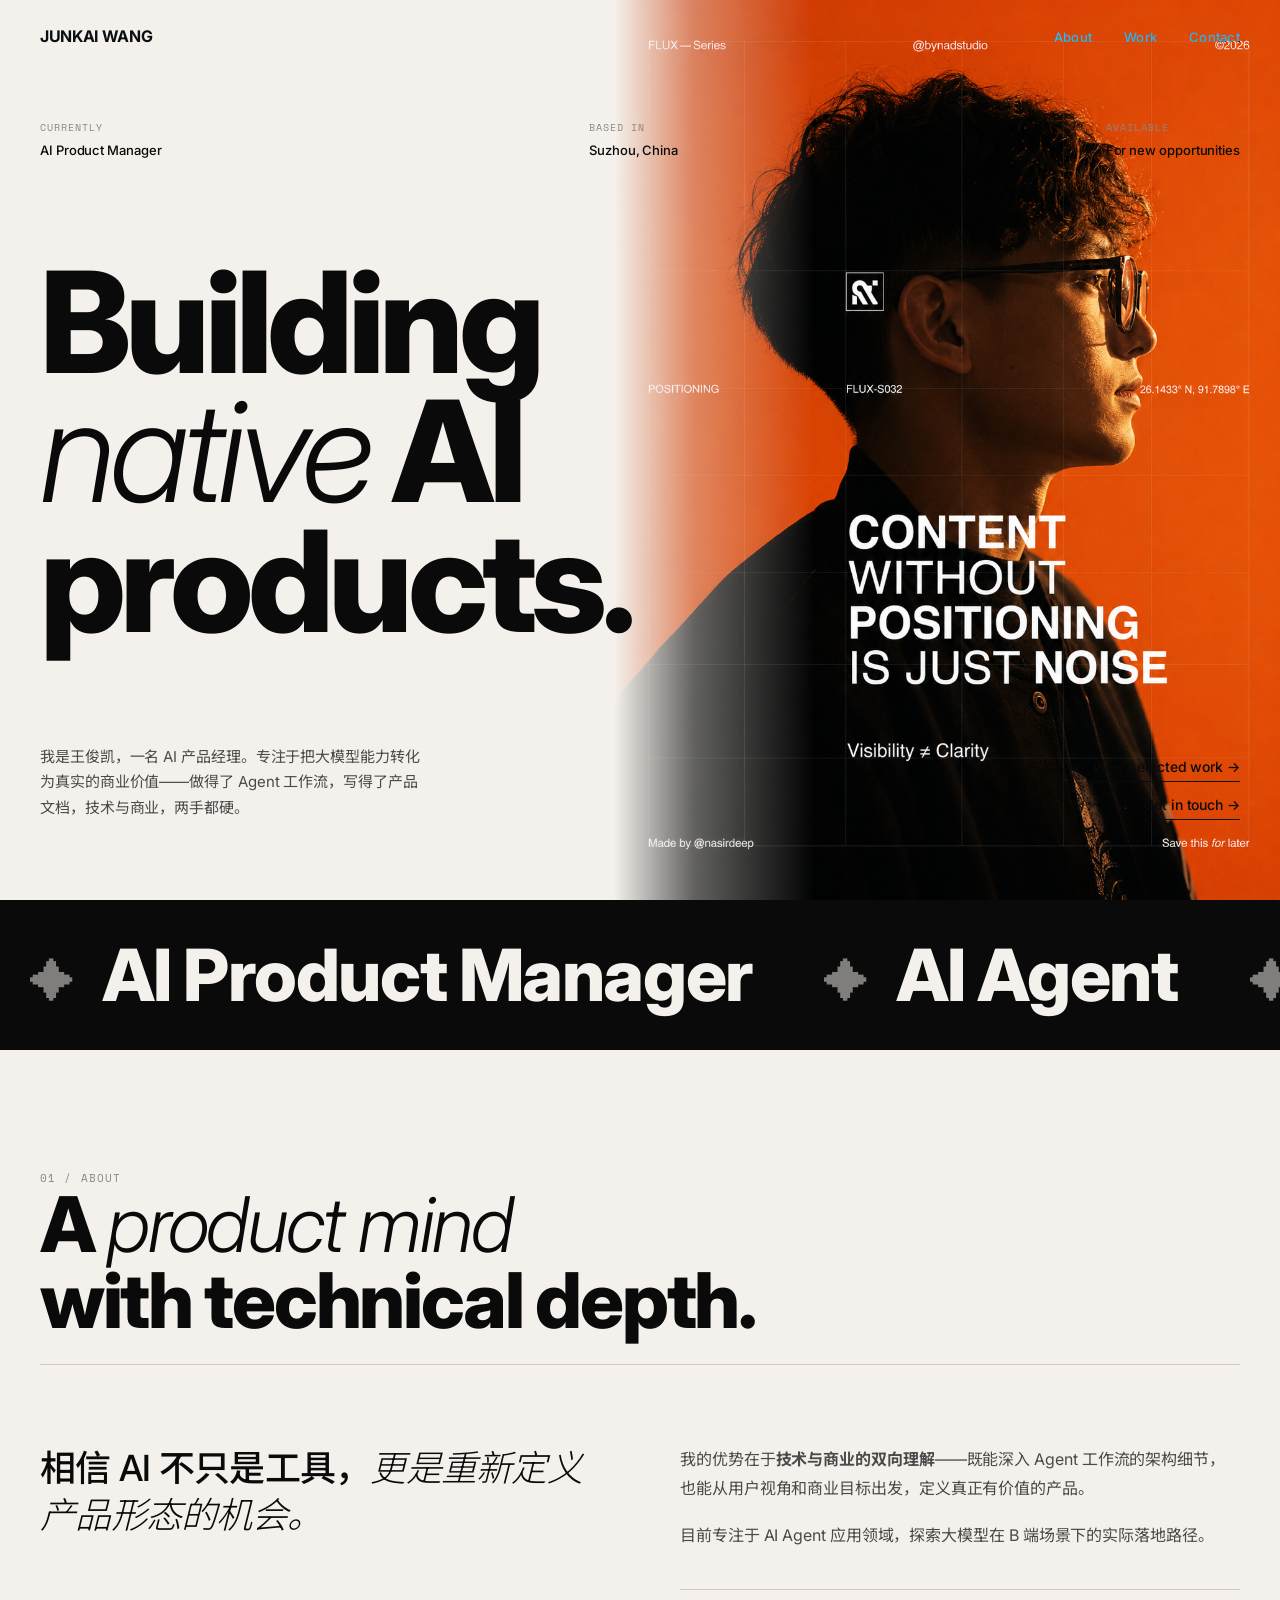
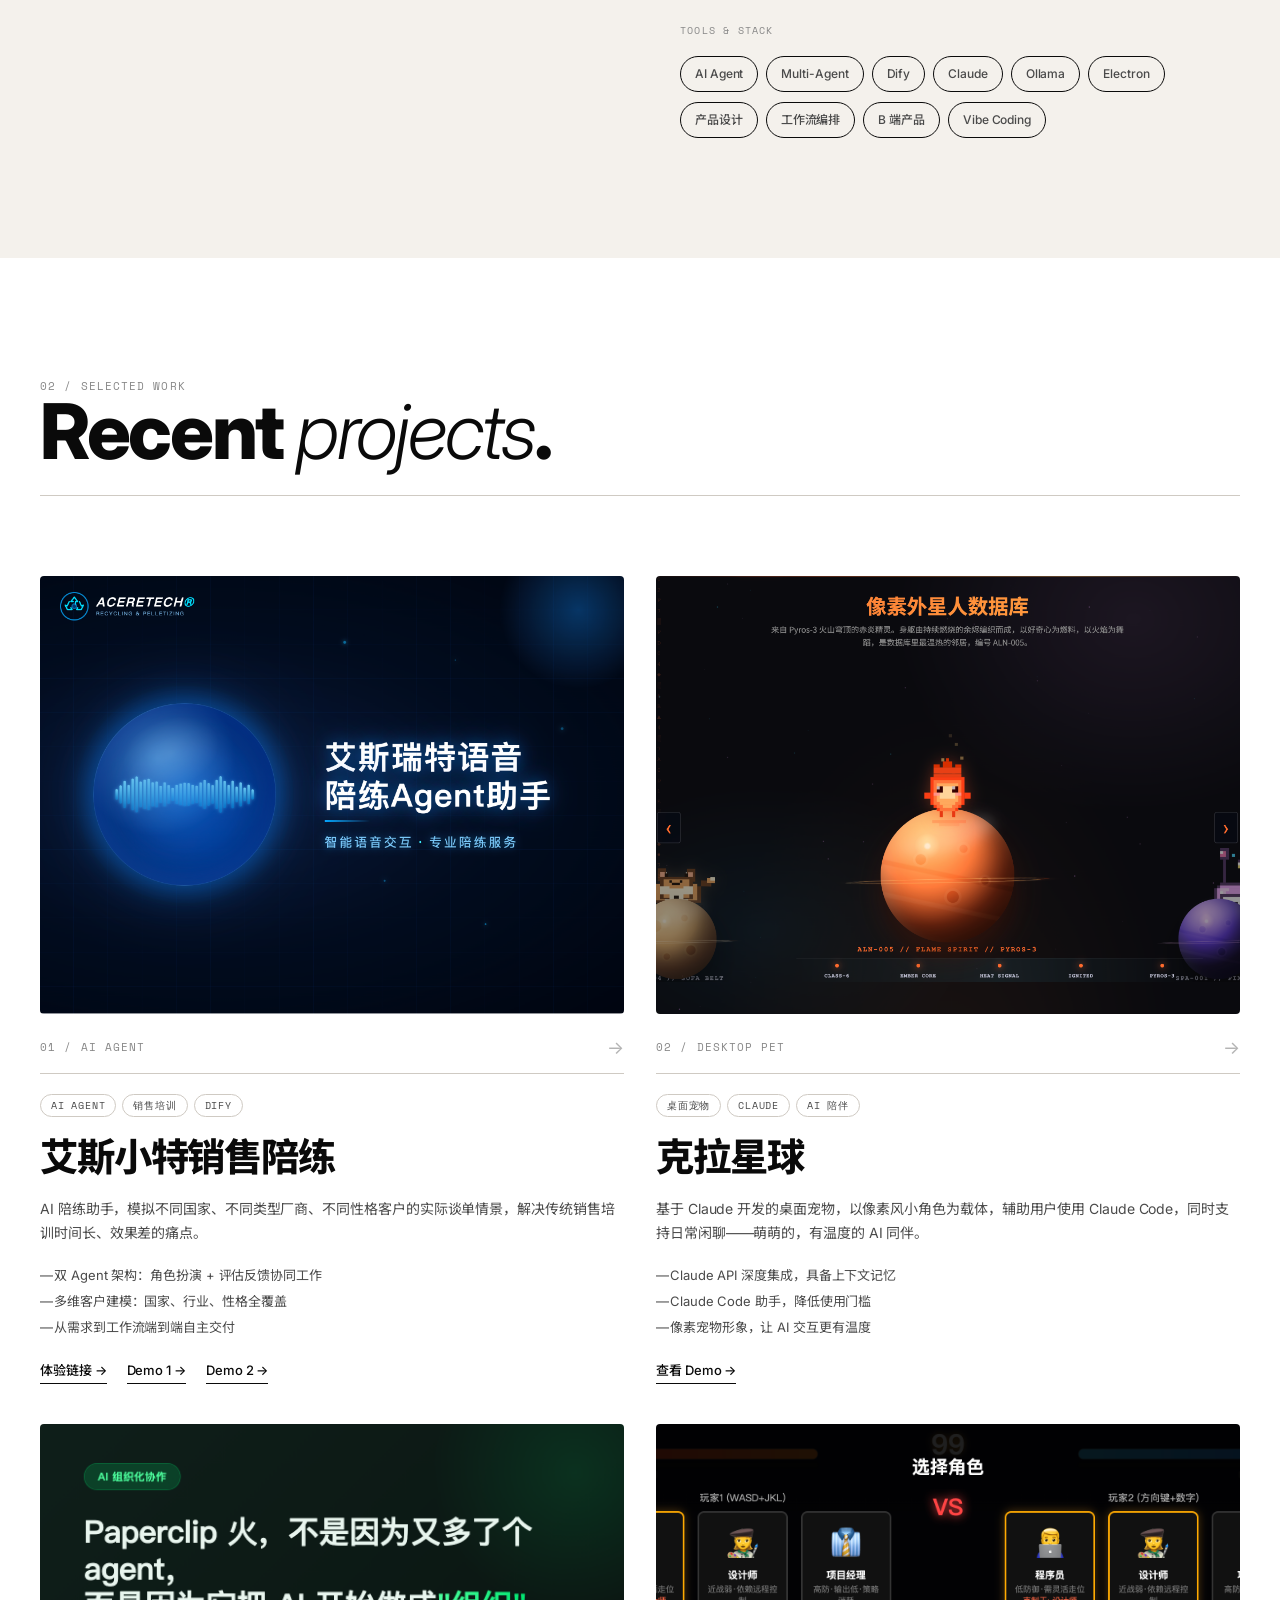
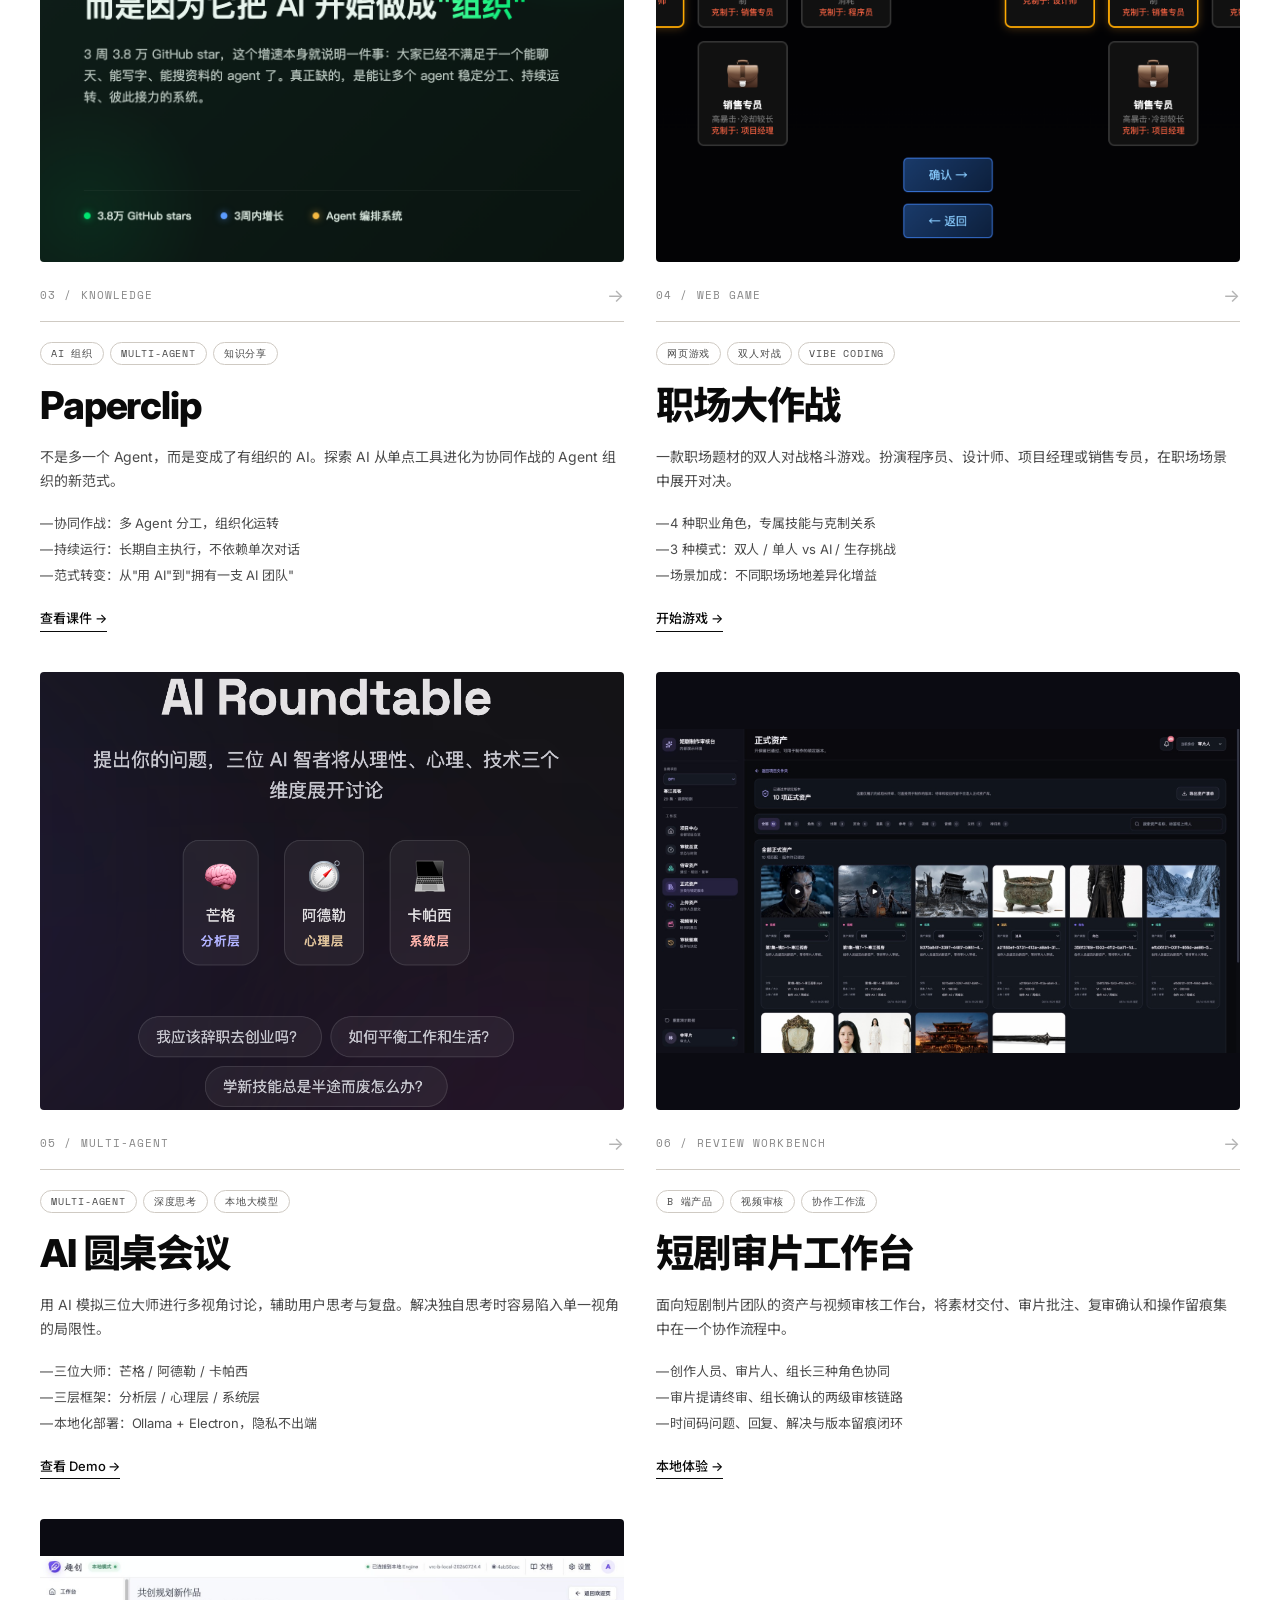
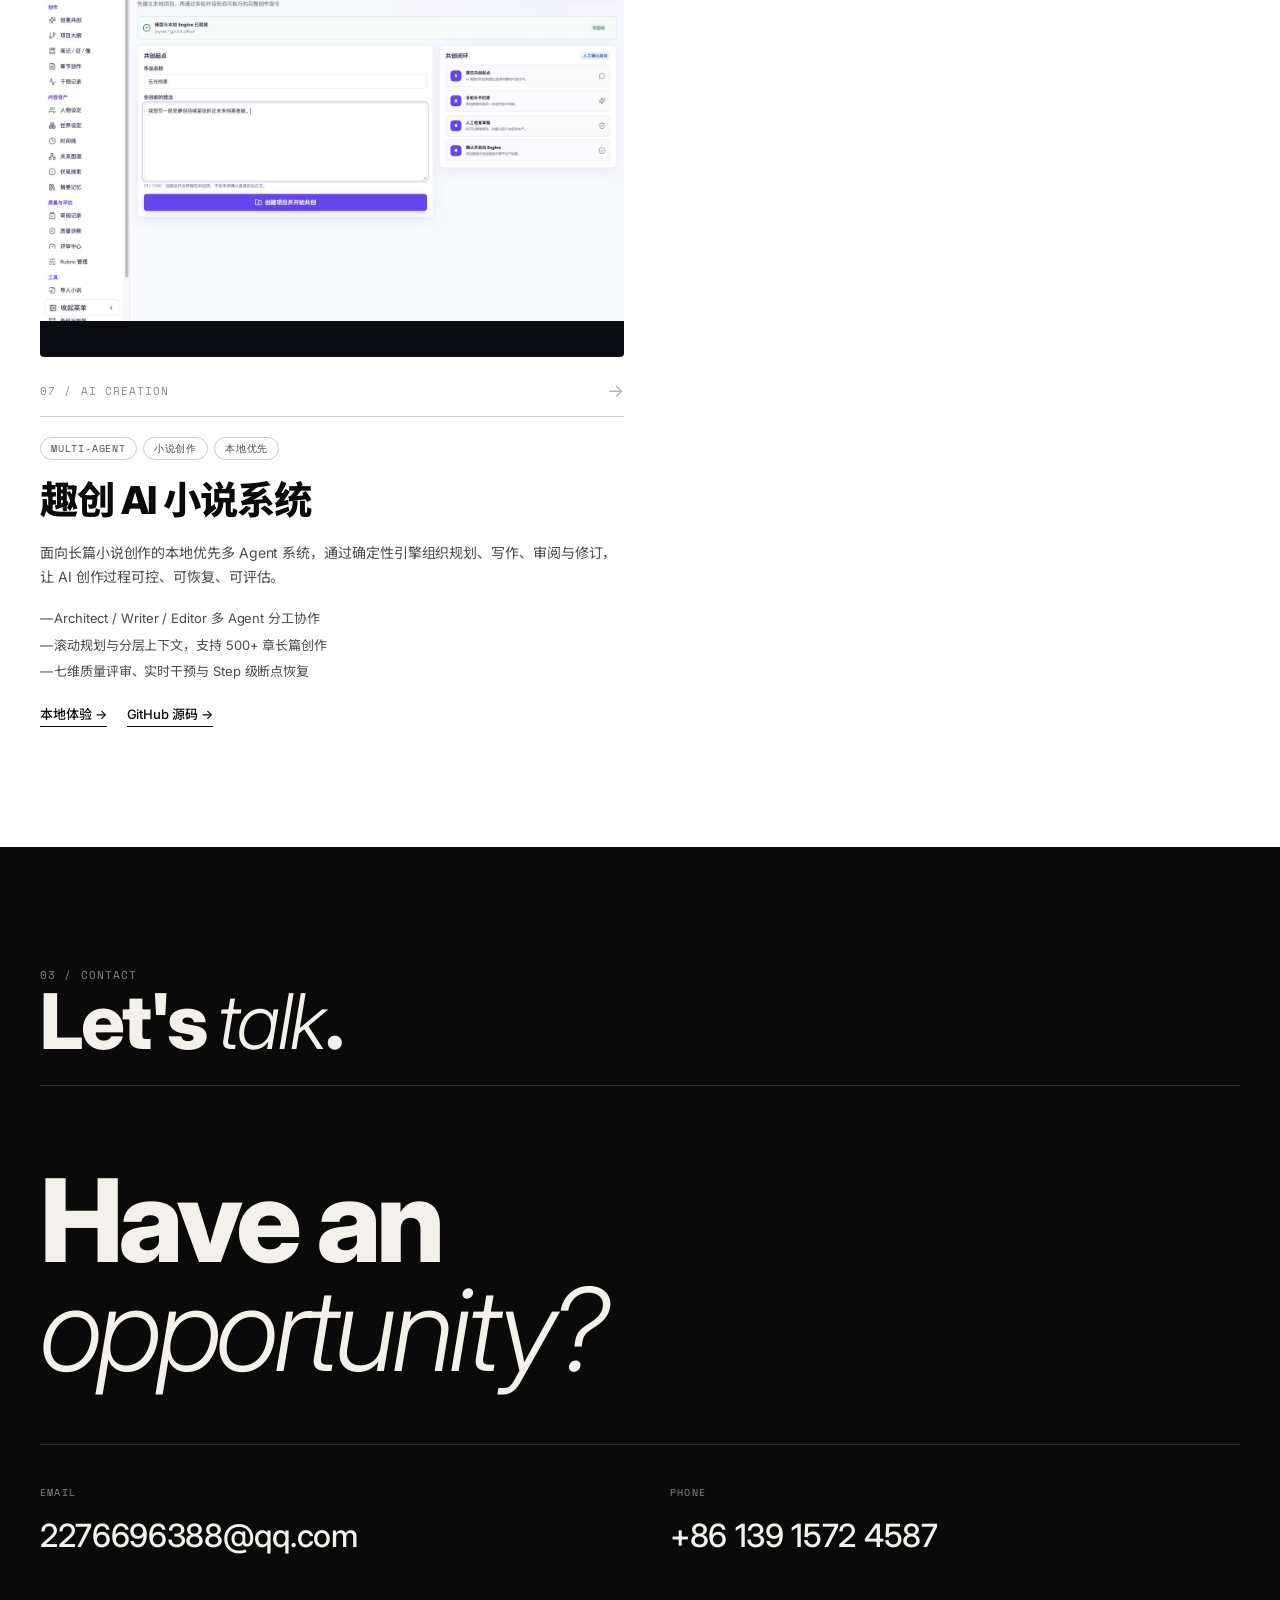
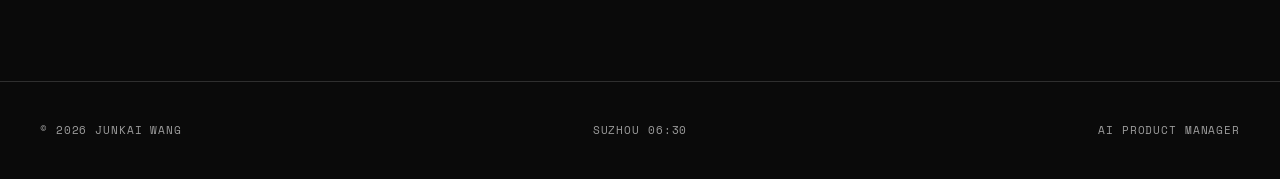
==== commit 6db15ecb: "Add QuChuang AI novel system to portfolio" ====
--- a/index.html
+++ b/index.html
@@ -865,6 +865,35 @@
       </div>
     </article>
 
+    <!-- Project 07 -->
+    <article class="project fade-in">
+      <div class="project-visual review-cover">
+        <img src="quchuang-novel-preview.jpg" alt="趣创 AI 小说系统">
+      </div>
+      <div class="project-meta-row">
+        <span class="project-num">07 / AI CREATION</span>
+        <span class="project-arrow">→</span>
+      </div>
+      <div class="project-tags">
+        <span class="project-tag">Multi-Agent</span>
+        <span class="project-tag">小说创作</span>
+        <span class="project-tag">本地优先</span>
+      </div>
+      <h3 class="project-name">趣创 AI 小说系统</h3>
+      <p class="project-desc">
+        面向长篇小说创作的本地优先多 Agent 系统，通过确定性引擎组织规划、写作、审阅与修订，让 AI 创作过程可控、可恢复、可评估。
+      </p>
+      <ul class="project-highlights">
+        <li>Architect / Writer / Editor 多 Agent 分工协作</li>
+        <li>滚动规划与分层上下文，支持 500+ 章长篇创作</li>
+        <li>七维质量评审、实时干预与 Step 级断点恢复</li>
+      </ul>
+      <div class="project-links-line">
+        <a href="http://localhost:4173" target="_blank">本地体验 →</a>
+        <a href="https://github.com/k2dsd/quchuang-ai-novel-system" target="_blank">GitHub 源码 →</a>
+      </div>
+    </article>
+
   </div>
 </section>
 
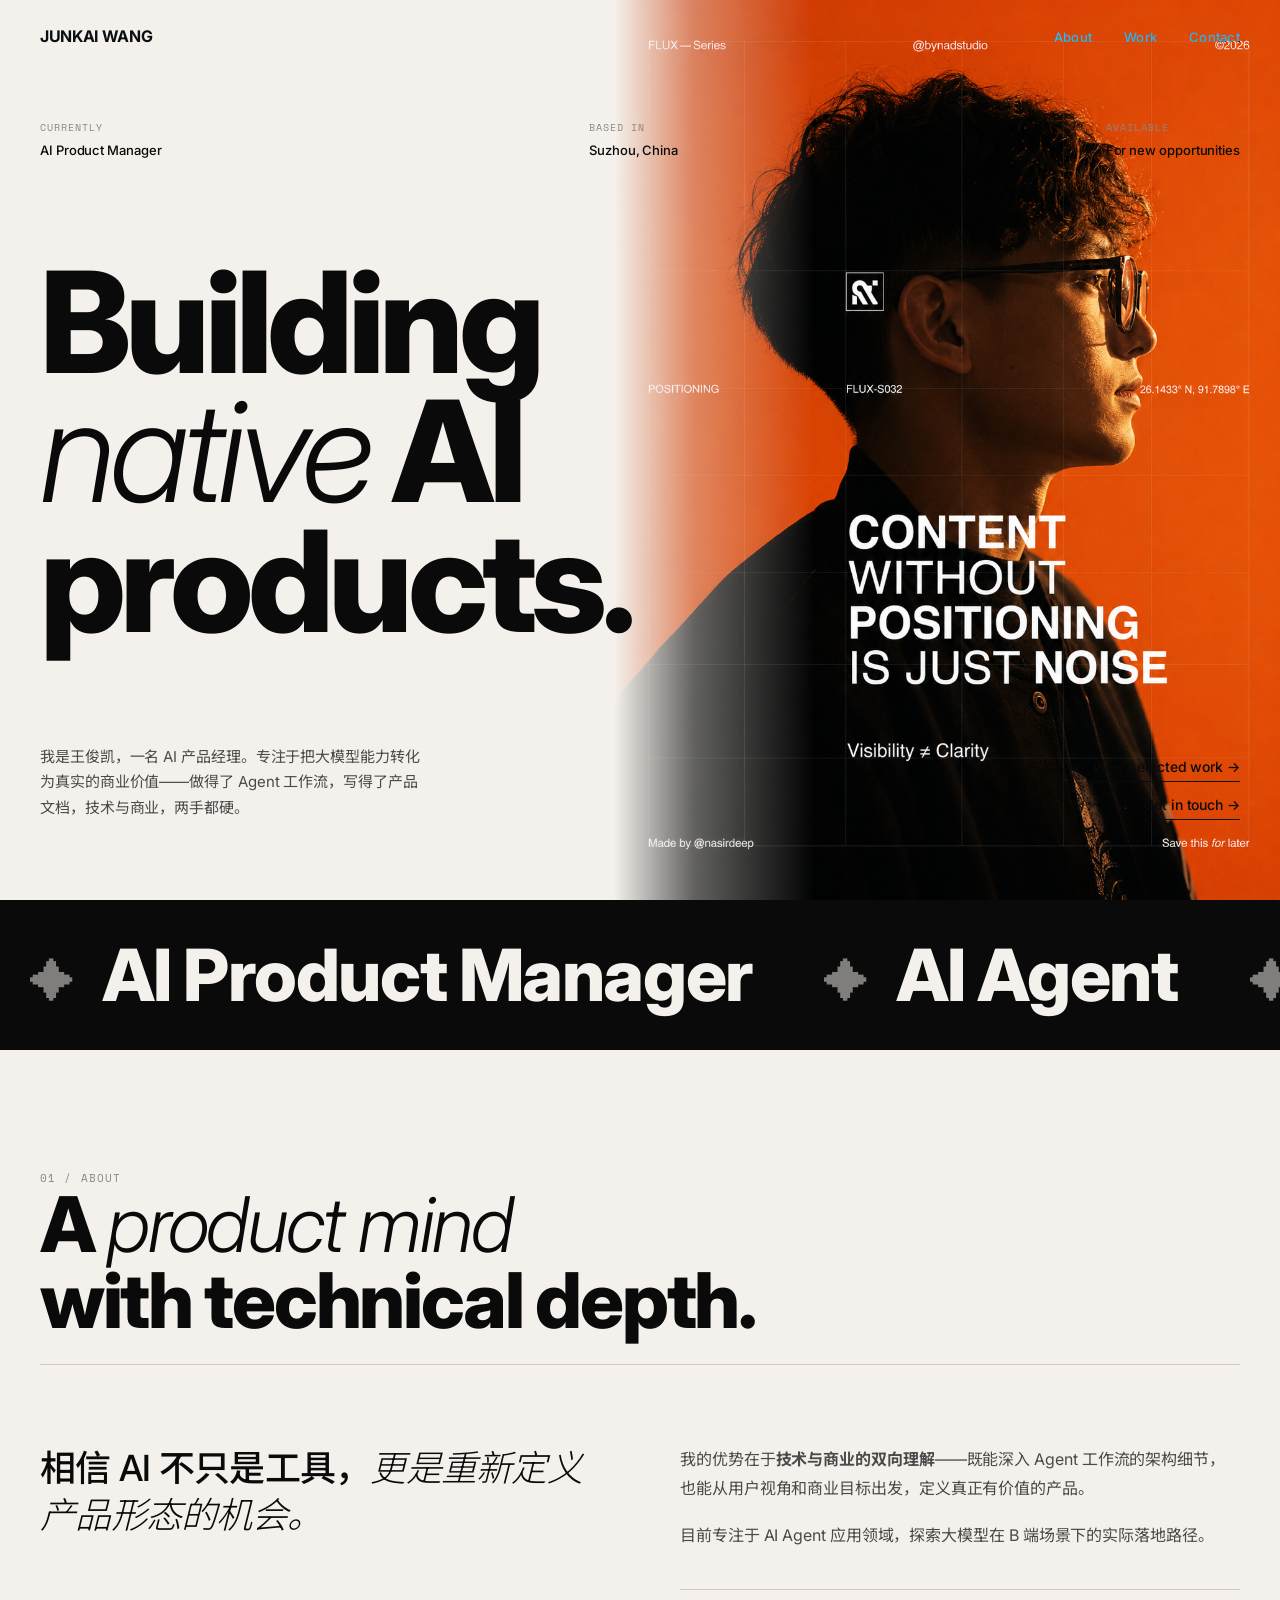
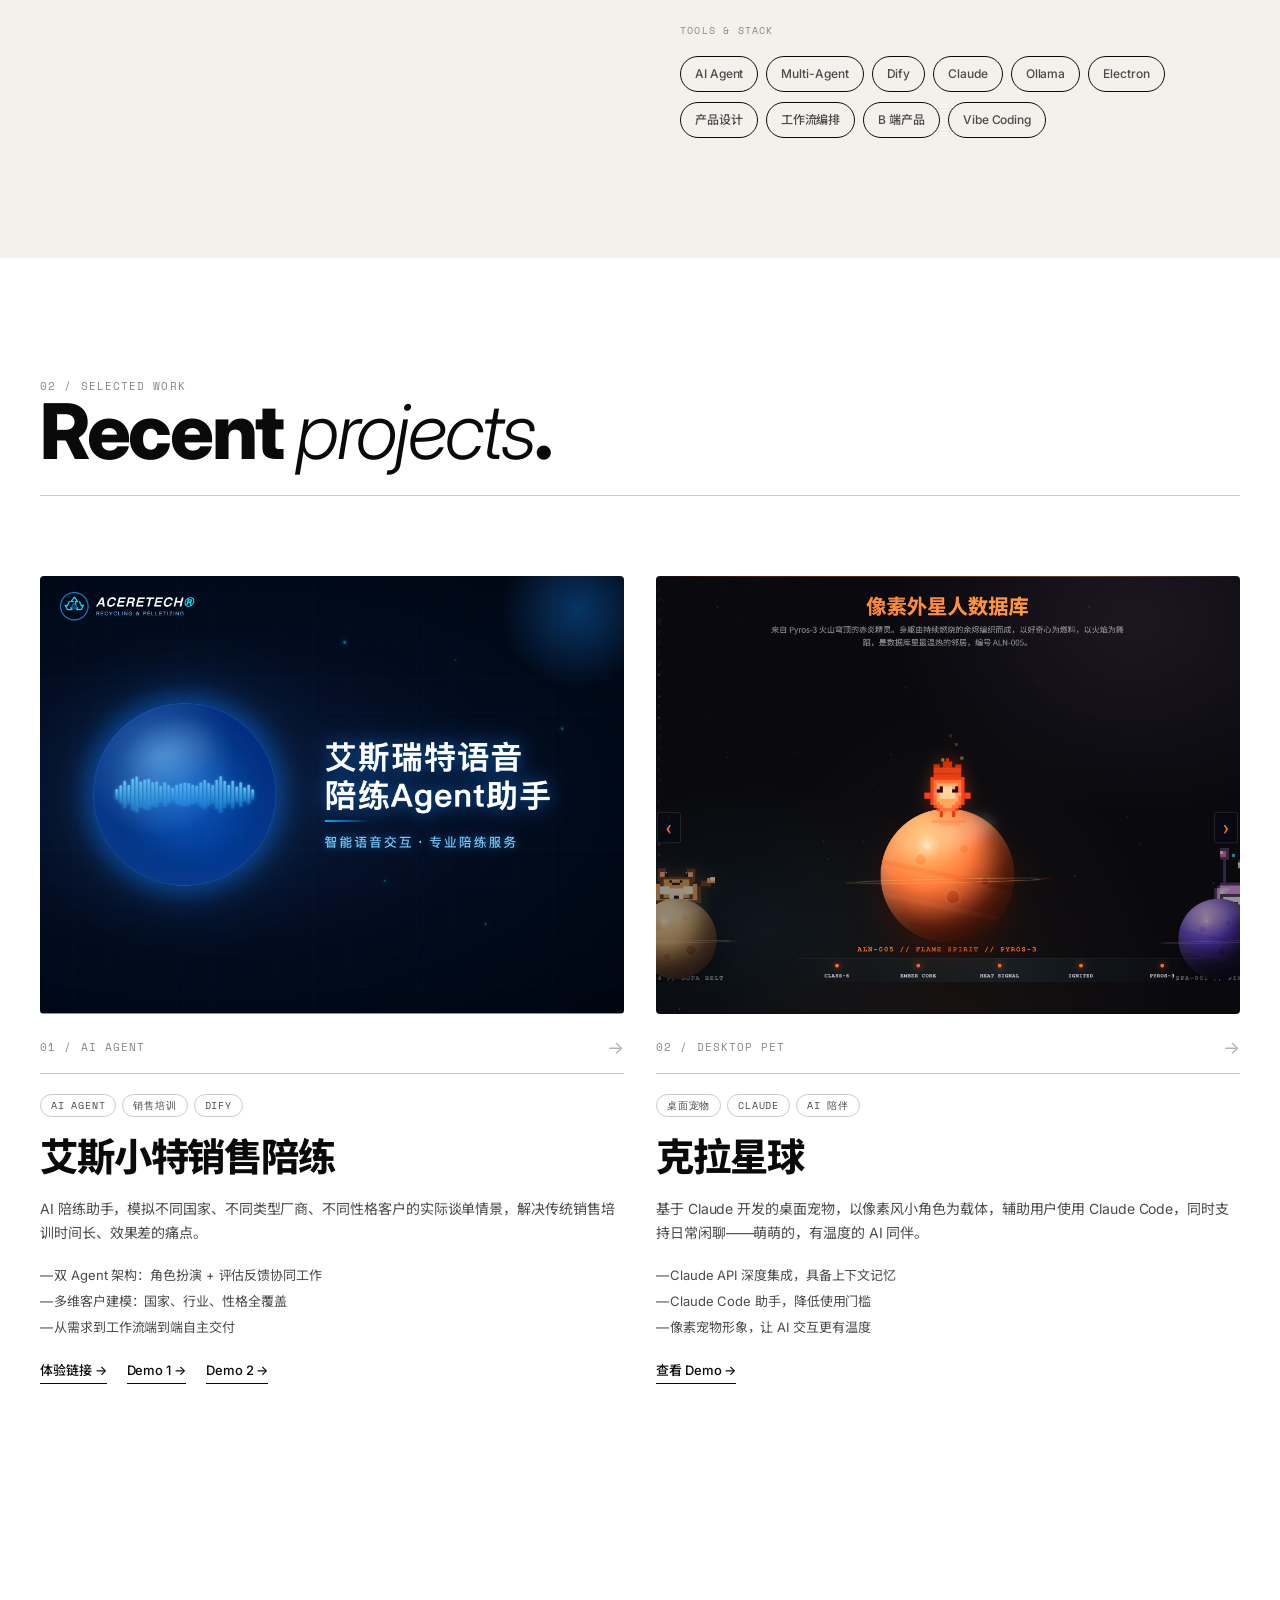
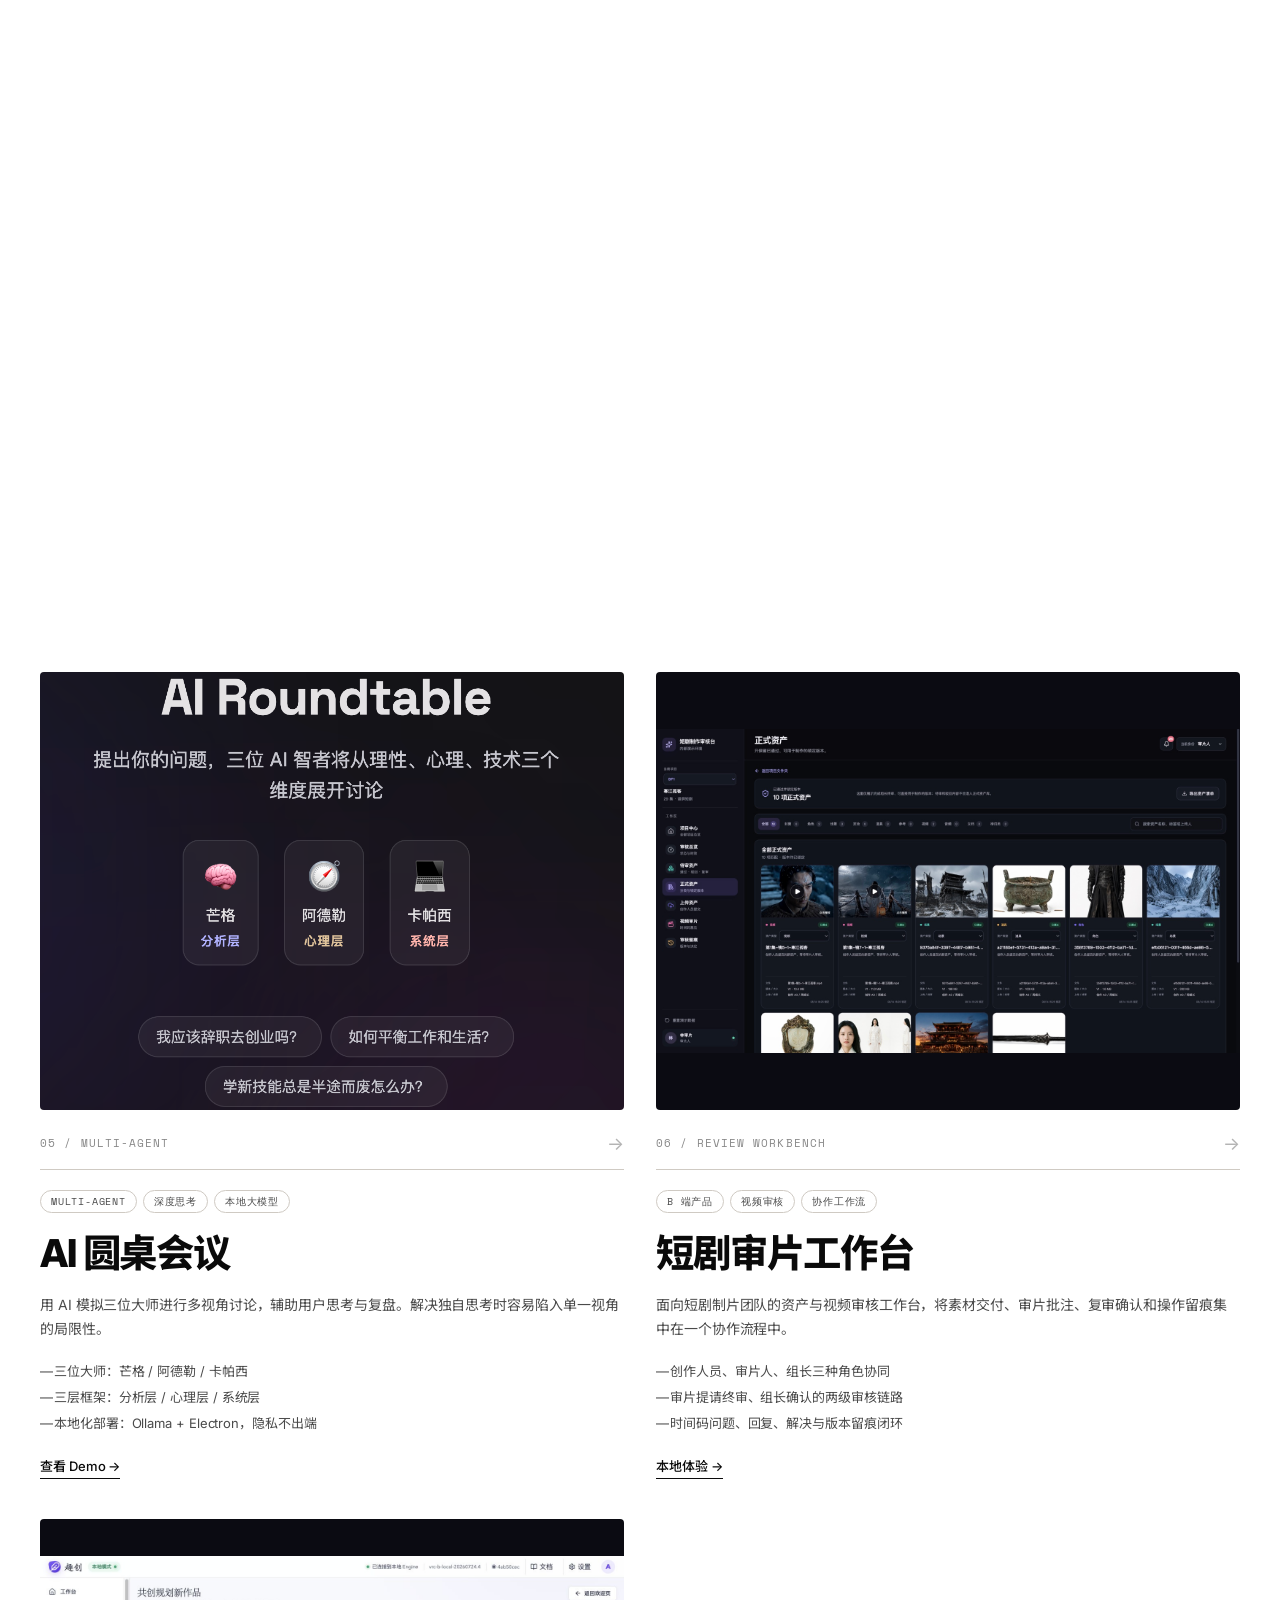
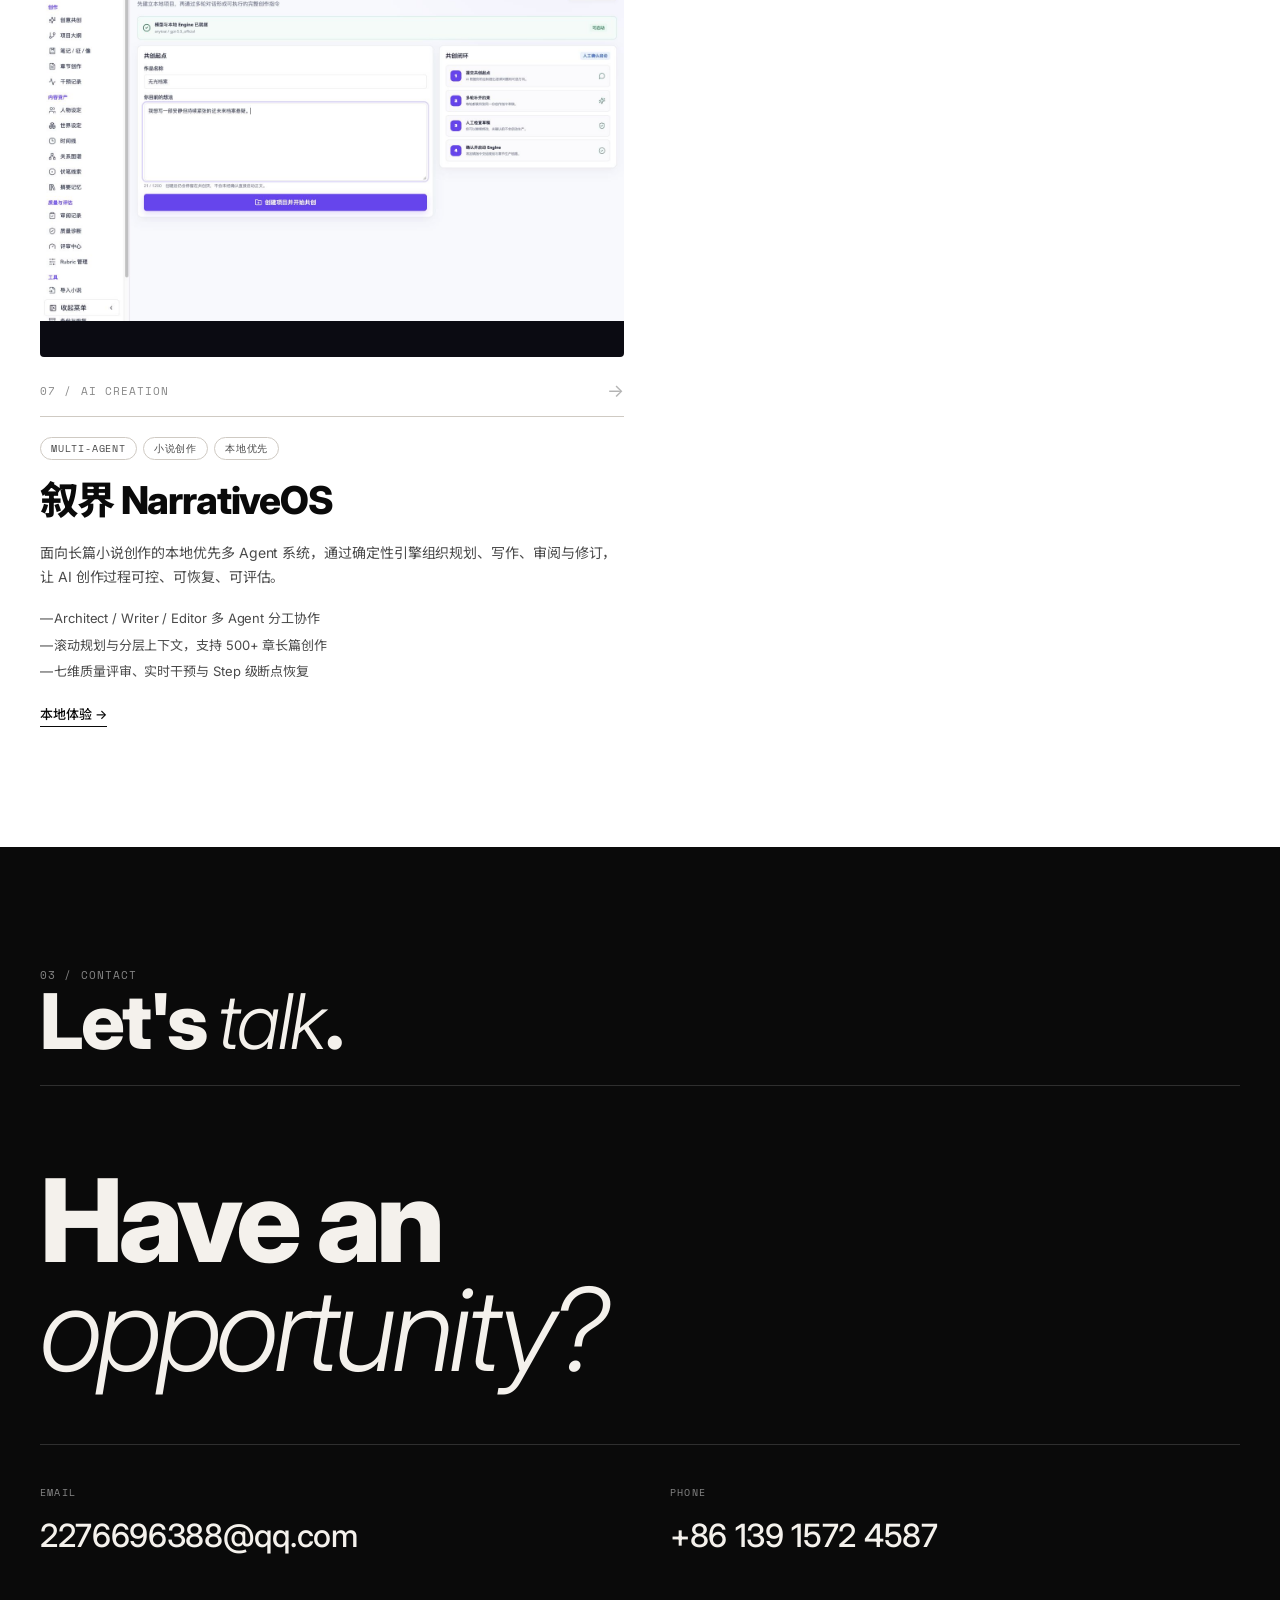
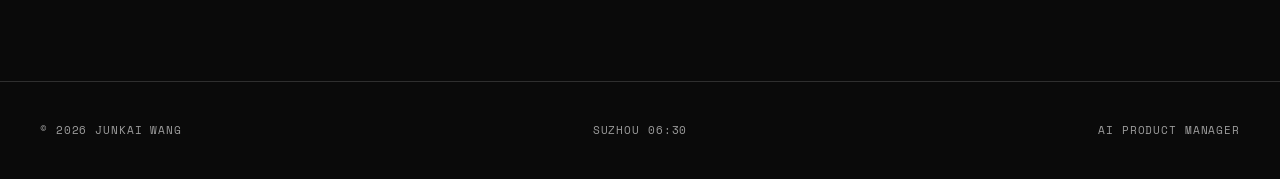
==== commit 1fe53173: "Rename novel system to NarrativeOS and remove source link" ====
--- a/index.html
+++ b/index.html
@@ -868,7 +868,7 @@
     <!-- Project 07 -->
     <article class="project fade-in">
       <div class="project-visual review-cover">
-        <img src="quchuang-novel-preview.jpg" alt="趣创 AI 小说系统">
+        <img src="quchuang-novel-preview.jpg" alt="叙界 NarrativeOS">
       </div>
       <div class="project-meta-row">
         <span class="project-num">07 / AI CREATION</span>
@@ -879,7 +879,7 @@
         <span class="project-tag">小说创作</span>
         <span class="project-tag">本地优先</span>
       </div>
-      <h3 class="project-name">趣创 AI 小说系统</h3>
+      <h3 class="project-name">叙界 NarrativeOS</h3>
       <p class="project-desc">
         面向长篇小说创作的本地优先多 Agent 系统，通过确定性引擎组织规划、写作、审阅与修订，让 AI 创作过程可控、可恢复、可评估。
       </p>
@@ -890,7 +890,6 @@
       </ul>
       <div class="project-links-line">
         <a href="http://localhost:4173" target="_blank">本地体验 →</a>
-        <a href="https://github.com/k2dsd/quchuang-ai-novel-system" target="_blank">GitHub 源码 →</a>
       </div>
     </article>
 
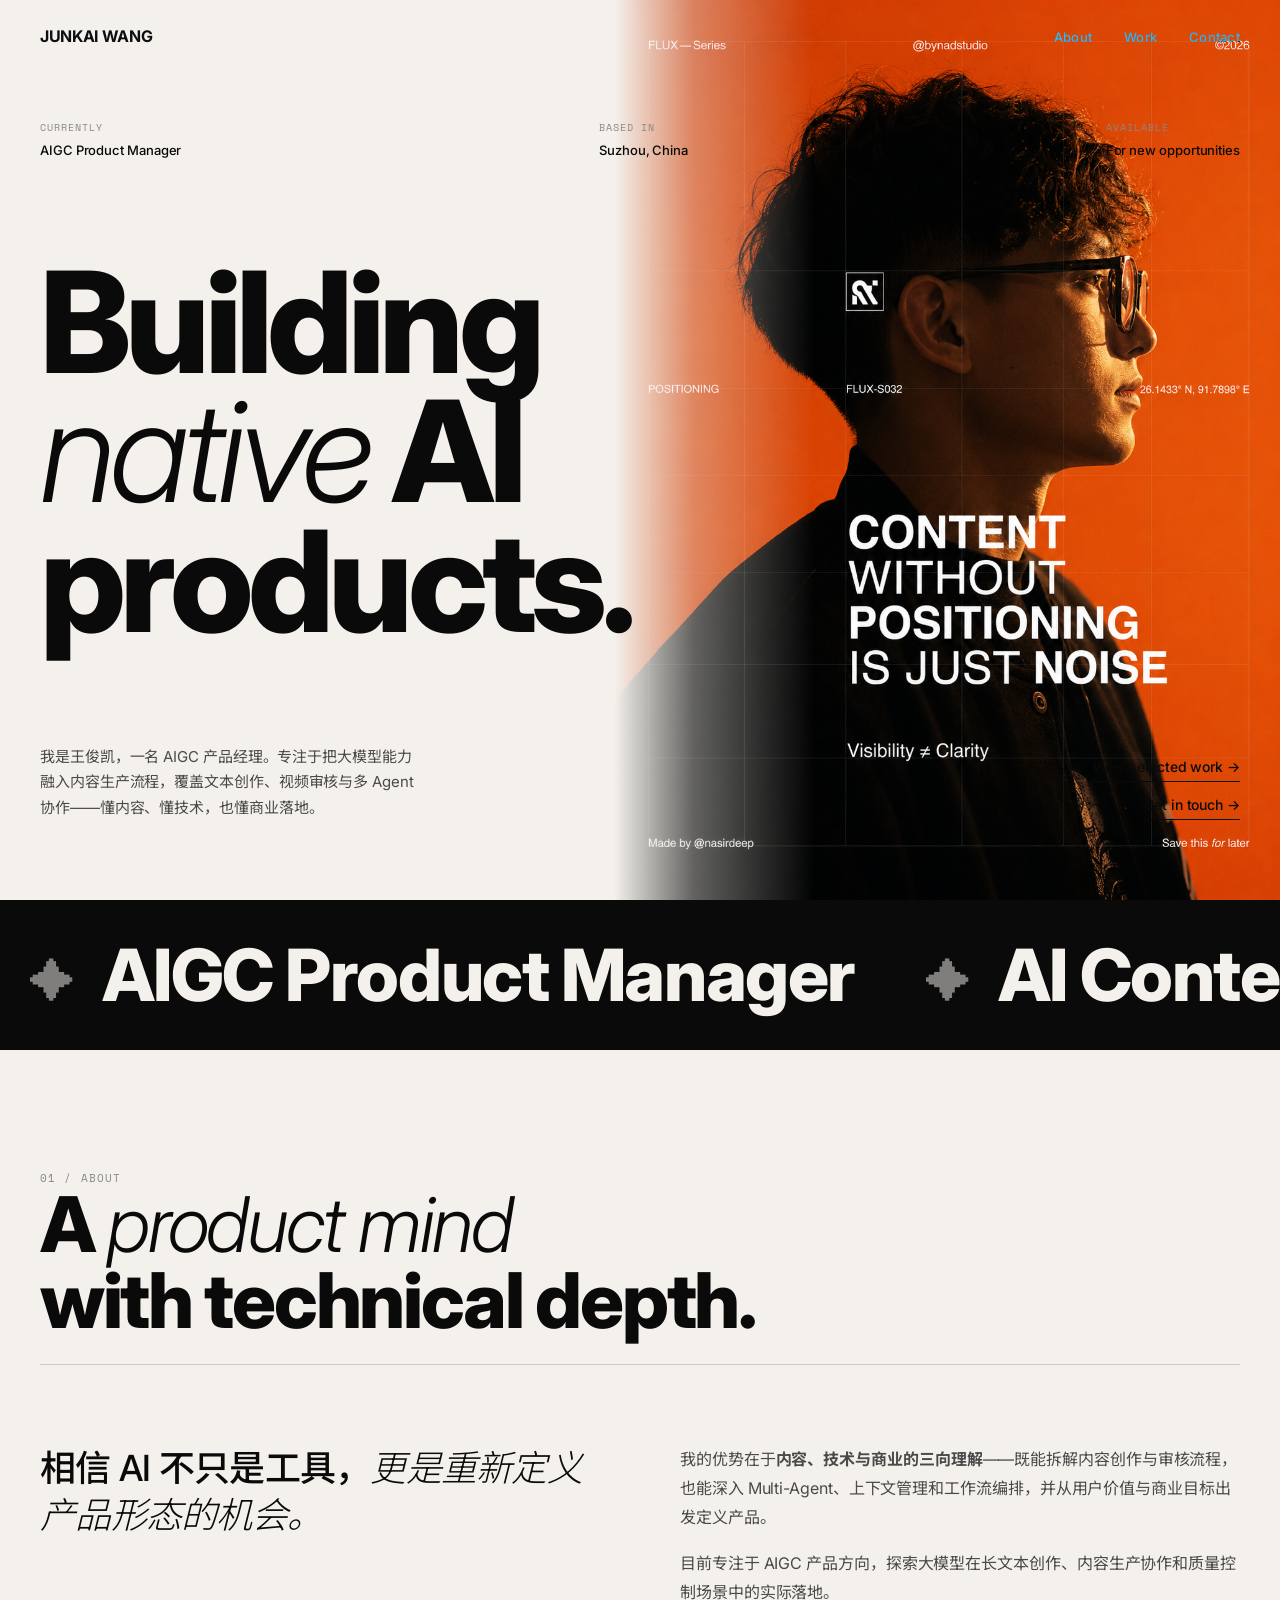
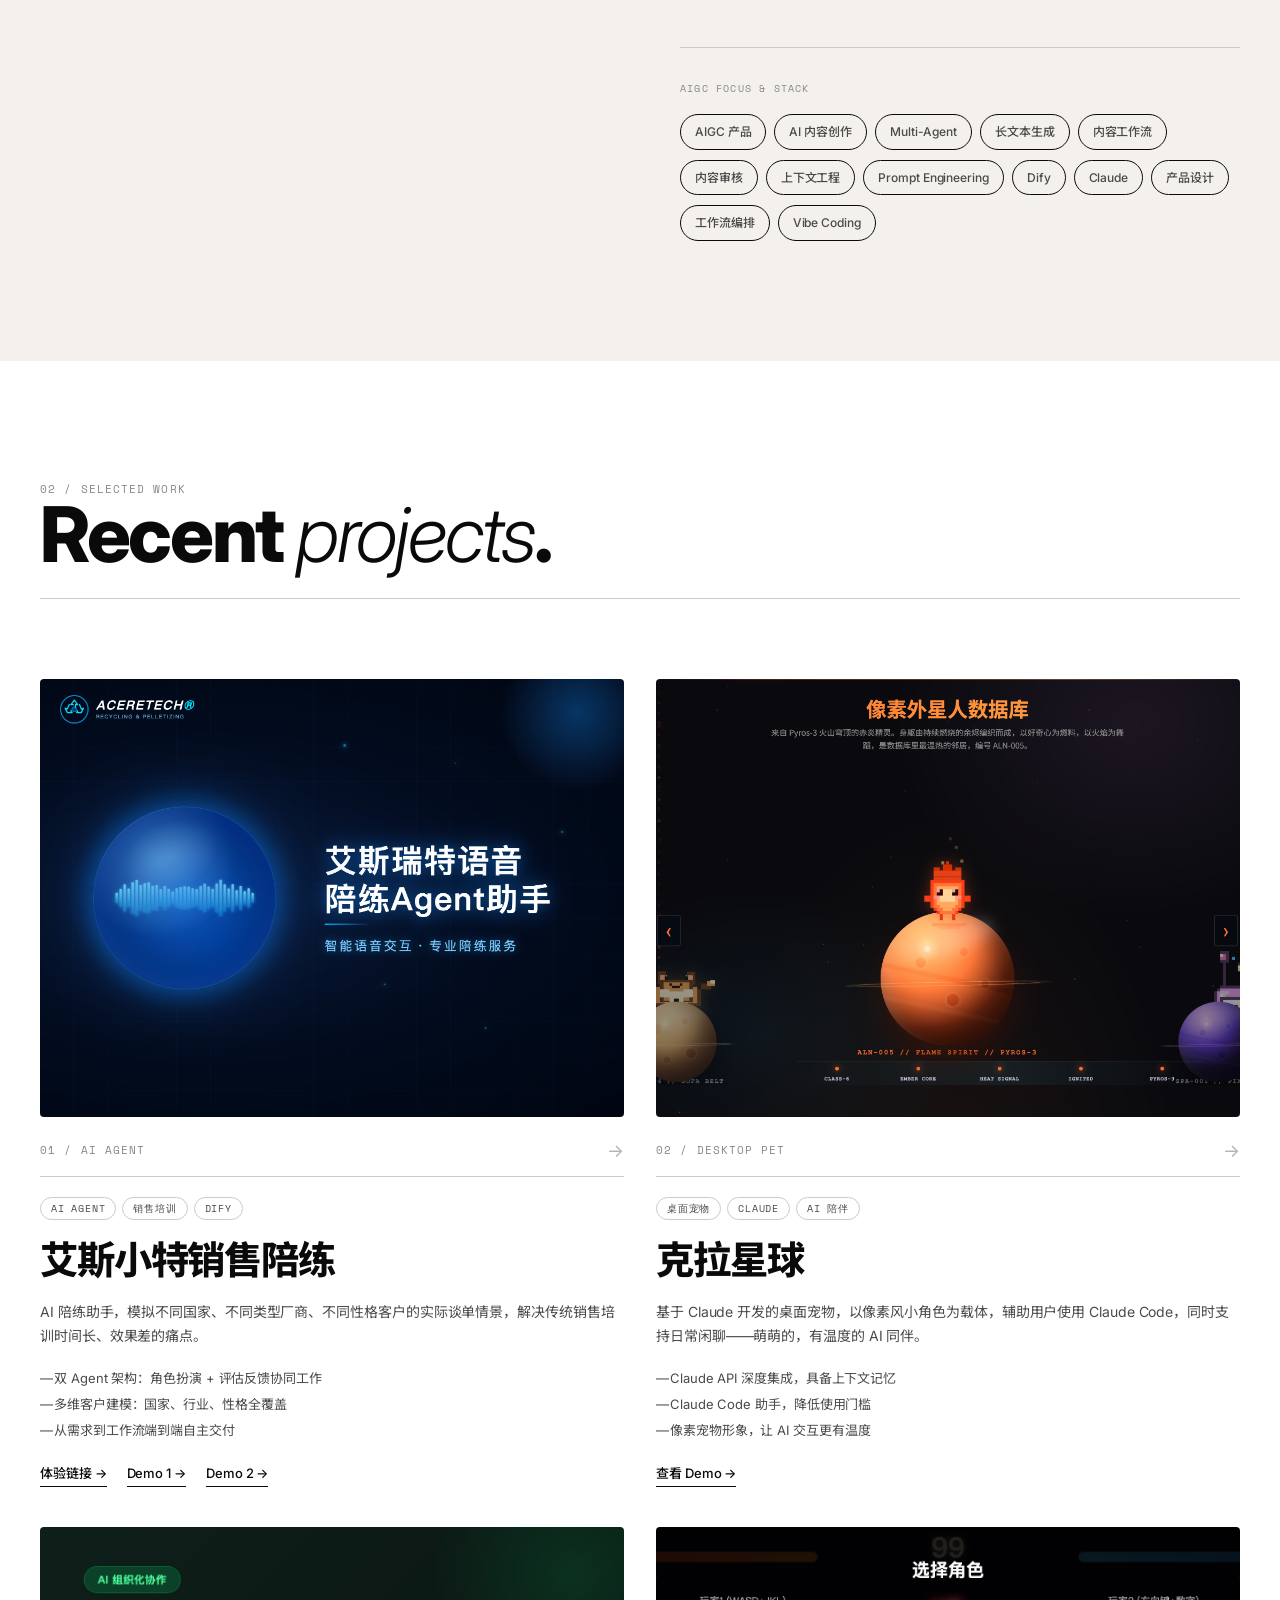
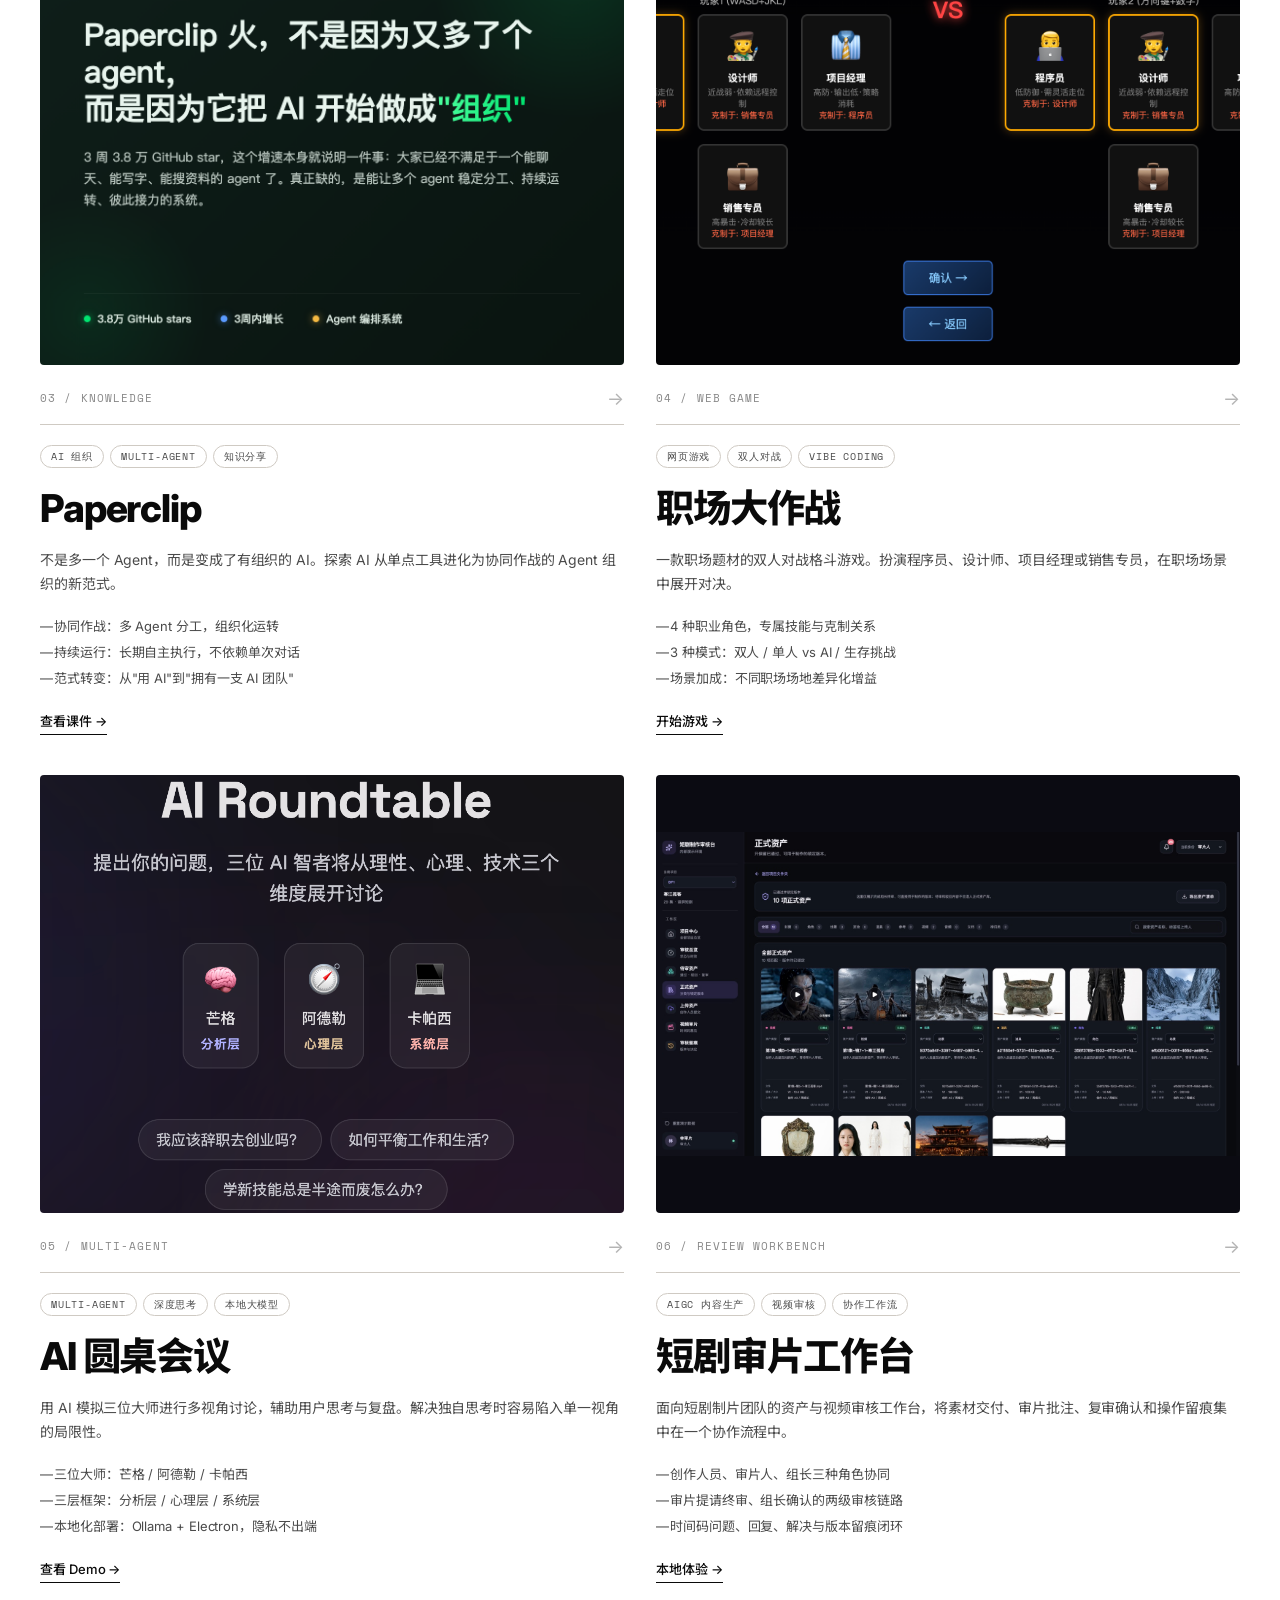
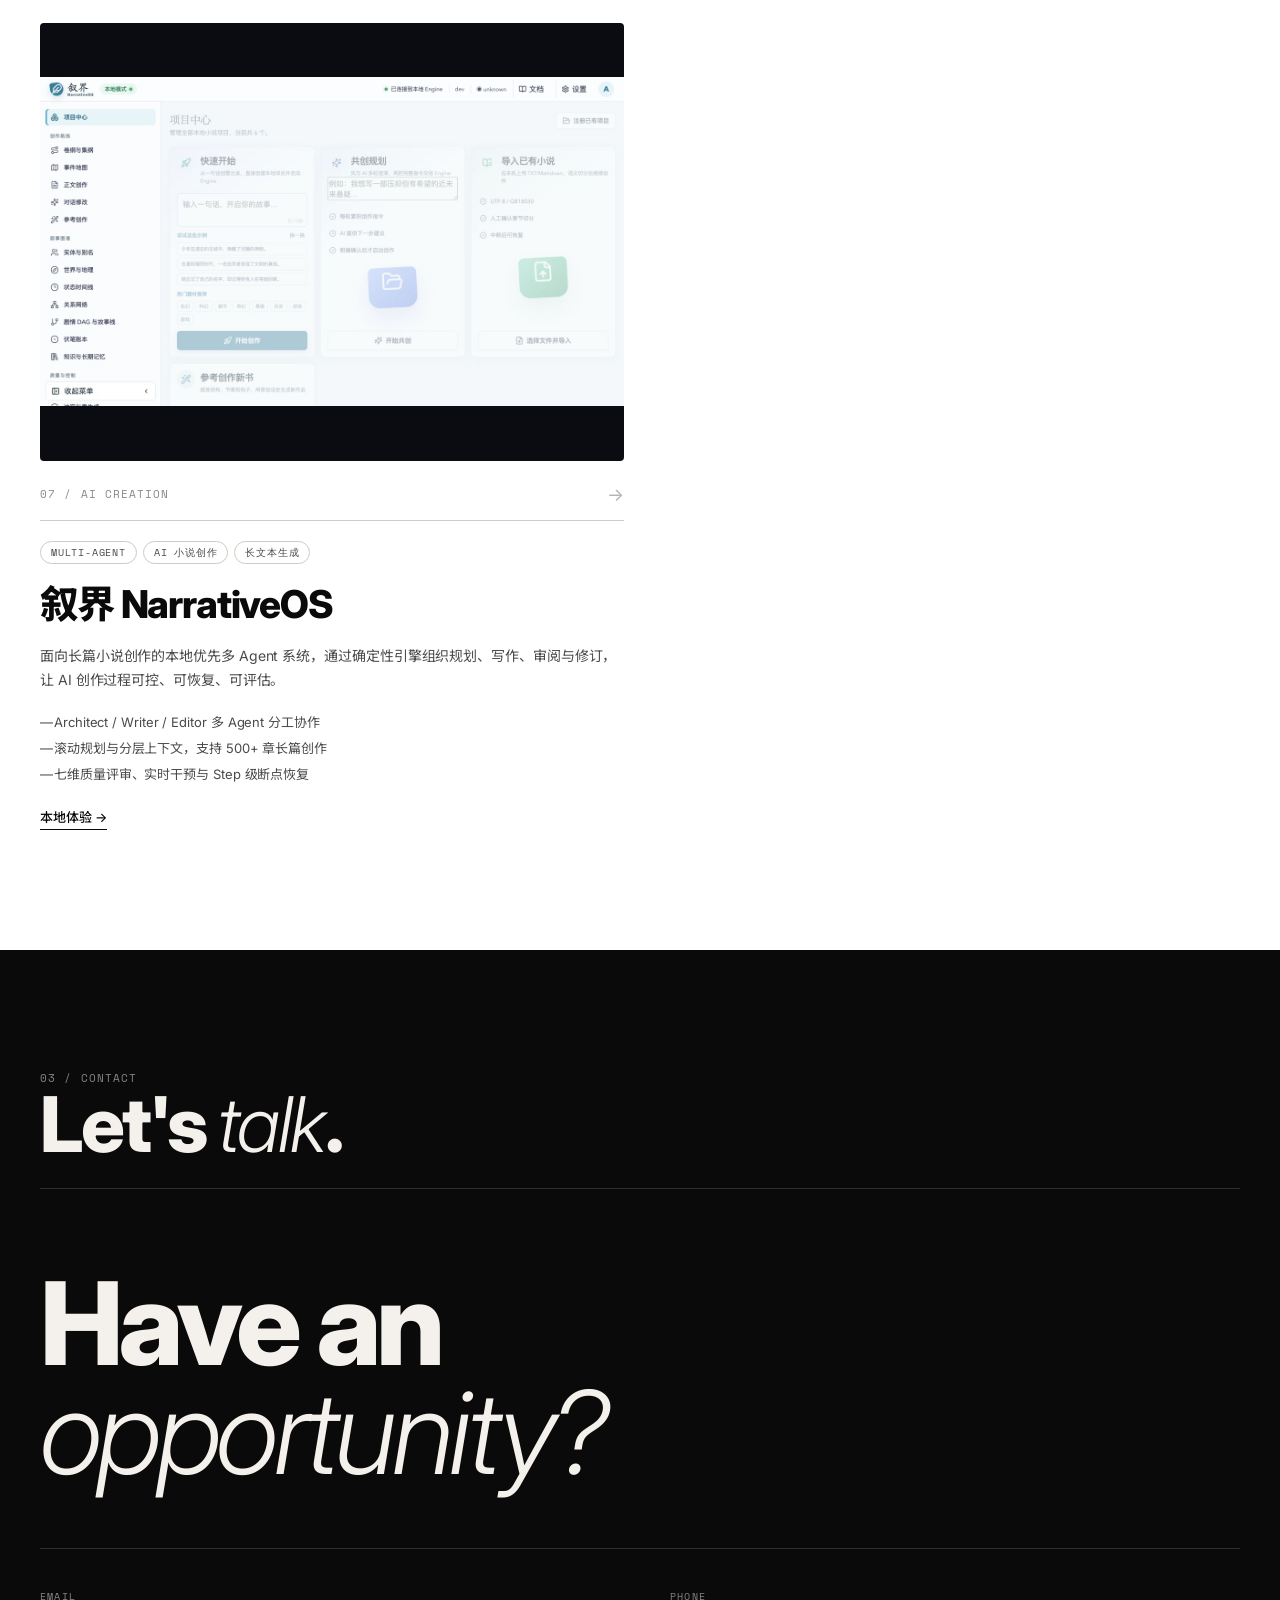
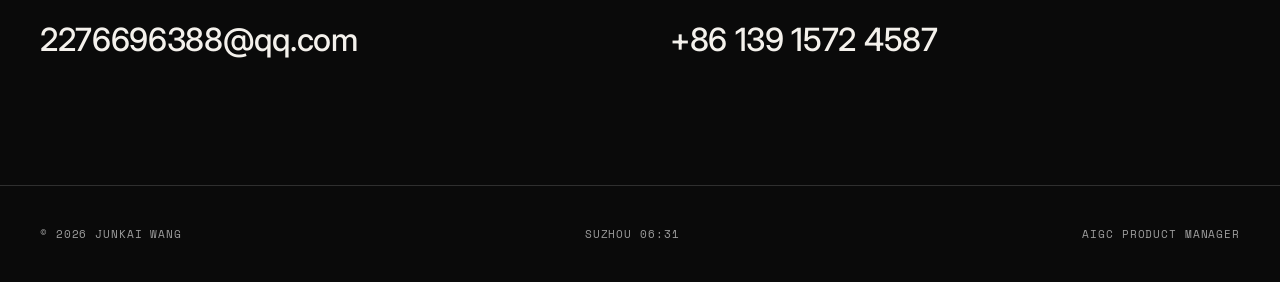
==== commit 85c97ad9: "Refocus portfolio positioning on AIGC" ====
--- a/index.html
+++ b/index.html
@@ -3,7 +3,7 @@
 <head>
 <meta charset="UTF-8">
 <meta name="viewport" content="width=device-width, initial-scale=1.0">
-<title>Junkai Wang — AI Product Manager</title>
+  <title>Junkai Wang — AIGC Product Manager</title>
 <link rel="preconnect" href="https://fonts.googleapis.com">
 <link rel="preconnect" href="https://fonts.gstatic.com" crossorigin>
 <link href="https://fonts.googleapis.com/css2?family=Inter:wght@300;400;500;600;700;800;900&family=Noto+Sans+SC:wght@300;400;500;600;700;900&family=Space+Mono:wght@400;700&display=swap" rel="stylesheet">
@@ -599,7 +599,7 @@
   <div class="hero-meta">
     <div class="hero-meta-item">
       <span class="hero-meta-label">Currently</span>
-      <span class="hero-meta-value">AI Product Manager</span>
+      <span class="hero-meta-value">AIGC Product Manager</span>
     </div>
     <div class="hero-meta-item">
       <span class="hero-meta-label">Based in</span>
@@ -619,7 +619,7 @@
 
   <div class="hero-bottom">
     <p class="hero-bio">
-      我是王俊凯，一名 AI 产品经理。专注于把大模型能力转化为真实的商业价值——做得了 Agent 工作流，写得了产品文档，技术与商业，两手都硬。
+      我是王俊凯，一名 AIGC 产品经理。专注于把大模型能力融入内容生产流程，覆盖文本创作、视频审核与多 Agent 协作——懂内容、懂技术，也懂商业落地。
     </p>
     <div class="hero-cta">
       <a href="#projects" class="hero-cta-link">View selected work →</a>
@@ -631,17 +631,17 @@
 <!-- Marquee -->
 <div class="marquee">
   <div class="marquee-inner">
-    <span>AI Product Manager</span>
-    <span>AI Agent</span>
+    <span>AIGC Product Manager</span>
+    <span>AI Content Creation</span>
     <span>Multi-Agent</span>
-    <span>Dify</span>
-    <span>Claude</span>
+    <span>Long-form Generation</span>
+    <span>Content Workflow</span>
     <span>Vibe Coding</span>
-    <span>AI Product Manager</span>
-    <span>AI Agent</span>
+    <span>AIGC Product Manager</span>
+    <span>AI Content Creation</span>
     <span>Multi-Agent</span>
-    <span>Dify</span>
-    <span>Claude</span>
+    <span>Long-form Generation</span>
+    <span>Content Workflow</span>
     <span>Vibe Coding</span>
   </div>
 </div>
@@ -662,21 +662,24 @@
       </p>
     </div>
     <div class="about-detail fade-in">
-      <p>我的优势在于<strong>技术与商业的双向理解</strong>——既能深入 Agent 工作流的架构细节，也能从用户视角和商业目标出发，定义真正有价值的产品。</p>
-      <p>目前专注于 AI Agent 应用领域，探索大模型在 B 端场景下的实际落地路径。</p>
+      <p>我的优势在于<strong>内容、技术与商业的三向理解</strong>——既能拆解内容创作与审核流程，也能深入 Multi-Agent、上下文管理和工作流编排，并从用户价值与商业目标出发定义产品。</p>
+      <p>目前专注于 AIGC 产品方向，探索大模型在长文本创作、内容生产协作和质量控制场景中的实际落地。</p>
 
       <div class="skills-block">
-        <div class="skills-label">Tools & Stack</div>
+        <div class="skills-label">AIGC Focus & Stack</div>
         <div class="skills-list">
-          <span class="skill-pill">AI Agent</span>
+          <span class="skill-pill">AIGC 产品</span>
+          <span class="skill-pill">AI 内容创作</span>
           <span class="skill-pill">Multi-Agent</span>
+          <span class="skill-pill">长文本生成</span>
+          <span class="skill-pill">内容工作流</span>
+          <span class="skill-pill">内容审核</span>
+          <span class="skill-pill">上下文工程</span>
+          <span class="skill-pill">Prompt Engineering</span>
           <span class="skill-pill">Dify</span>
           <span class="skill-pill">Claude</span>
-          <span class="skill-pill">Ollama</span>
-          <span class="skill-pill">Electron</span>
           <span class="skill-pill">产品设计</span>
           <span class="skill-pill">工作流编排</span>
-          <span class="skill-pill">B 端产品</span>
           <span class="skill-pill">Vibe Coding</span>
         </div>
       </div>
@@ -847,7 +850,7 @@
         <span class="project-arrow">→</span>
       </div>
       <div class="project-tags">
-        <span class="project-tag">B 端产品</span>
+        <span class="project-tag">AIGC 内容生产</span>
         <span class="project-tag">视频审核</span>
         <span class="project-tag">协作工作流</span>
       </div>
@@ -876,8 +879,8 @@
       </div>
       <div class="project-tags">
         <span class="project-tag">Multi-Agent</span>
-        <span class="project-tag">小说创作</span>
-        <span class="project-tag">本地优先</span>
+        <span class="project-tag">AI 小说创作</span>
+        <span class="project-tag">长文本生成</span>
       </div>
       <h3 class="project-name">叙界 NarrativeOS</h3>
       <p class="project-desc">
@@ -928,7 +931,7 @@
 <footer>
   <span>© 2026 Junkai Wang</span>
   <span id="local-time">— : —</span>
-  <span>AI Product Manager</span>
+  <span>AIGC Product Manager</span>
 </footer>
 
 <script>
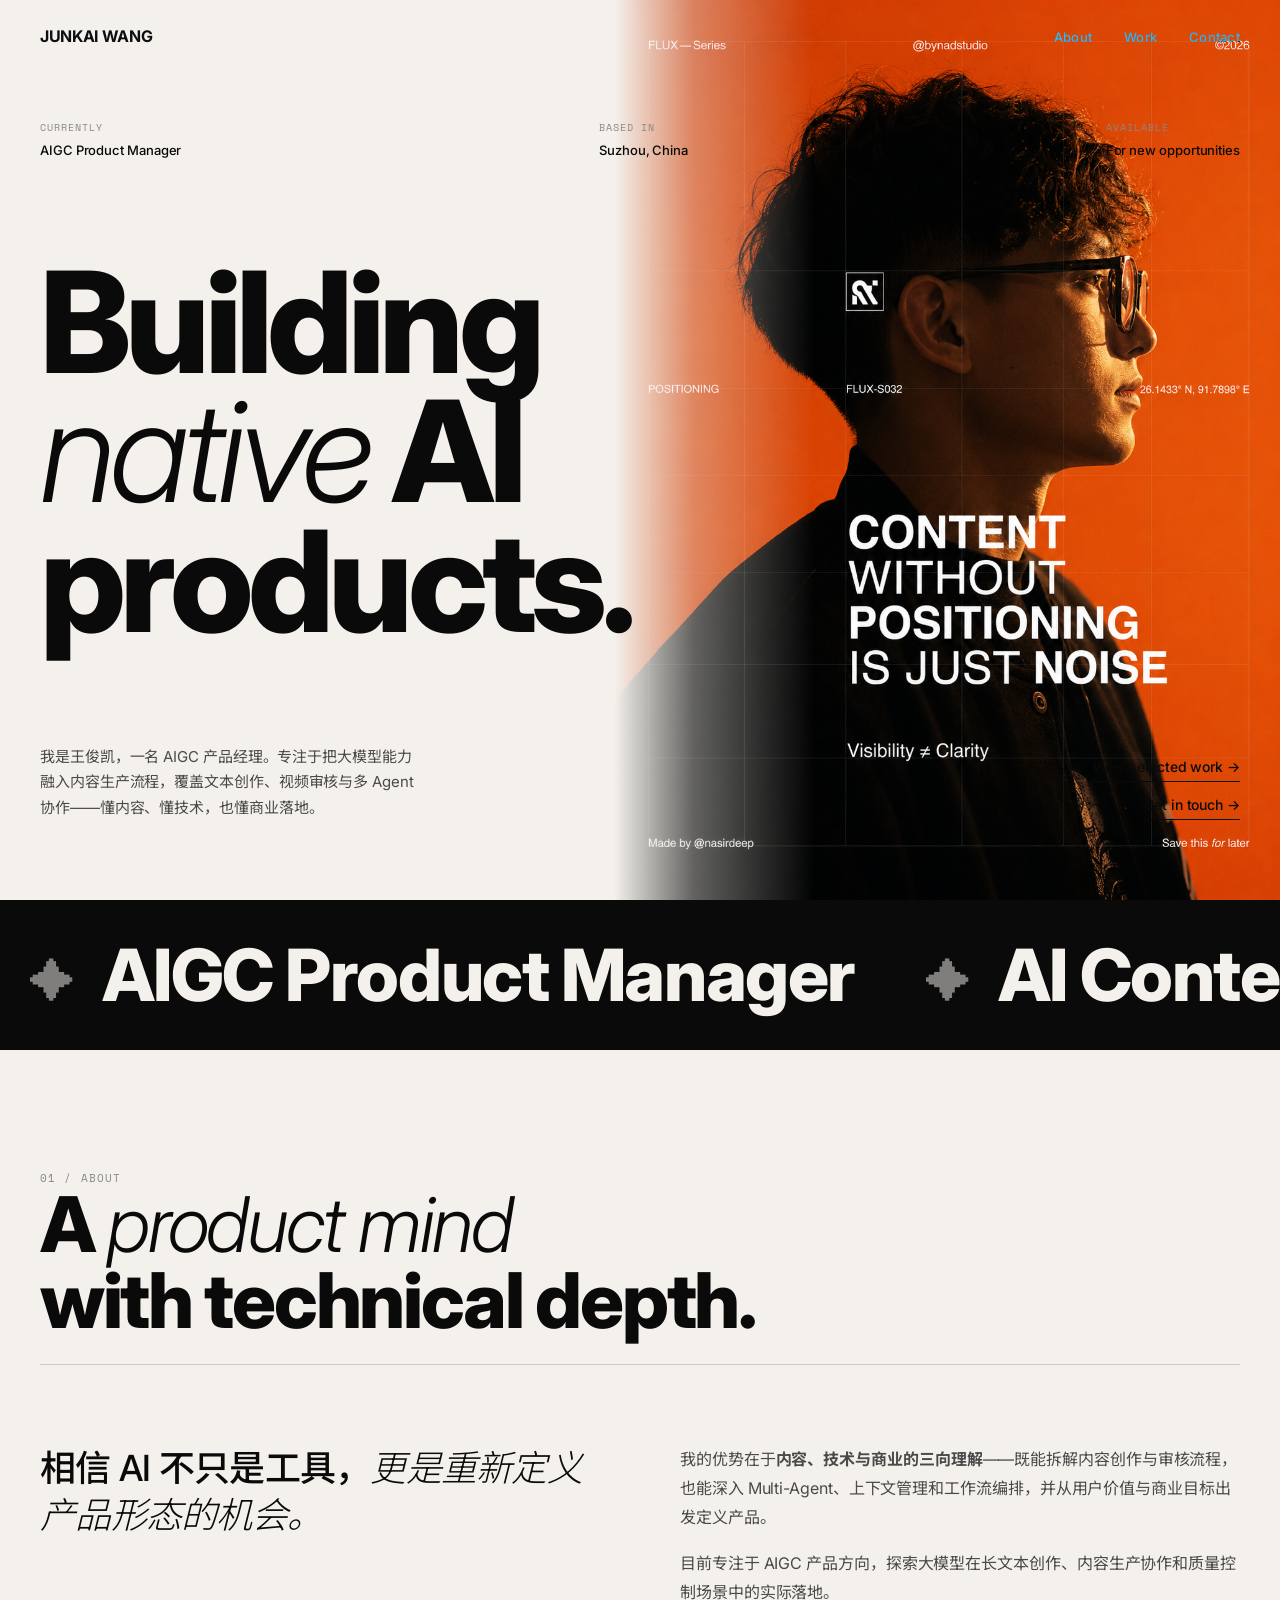
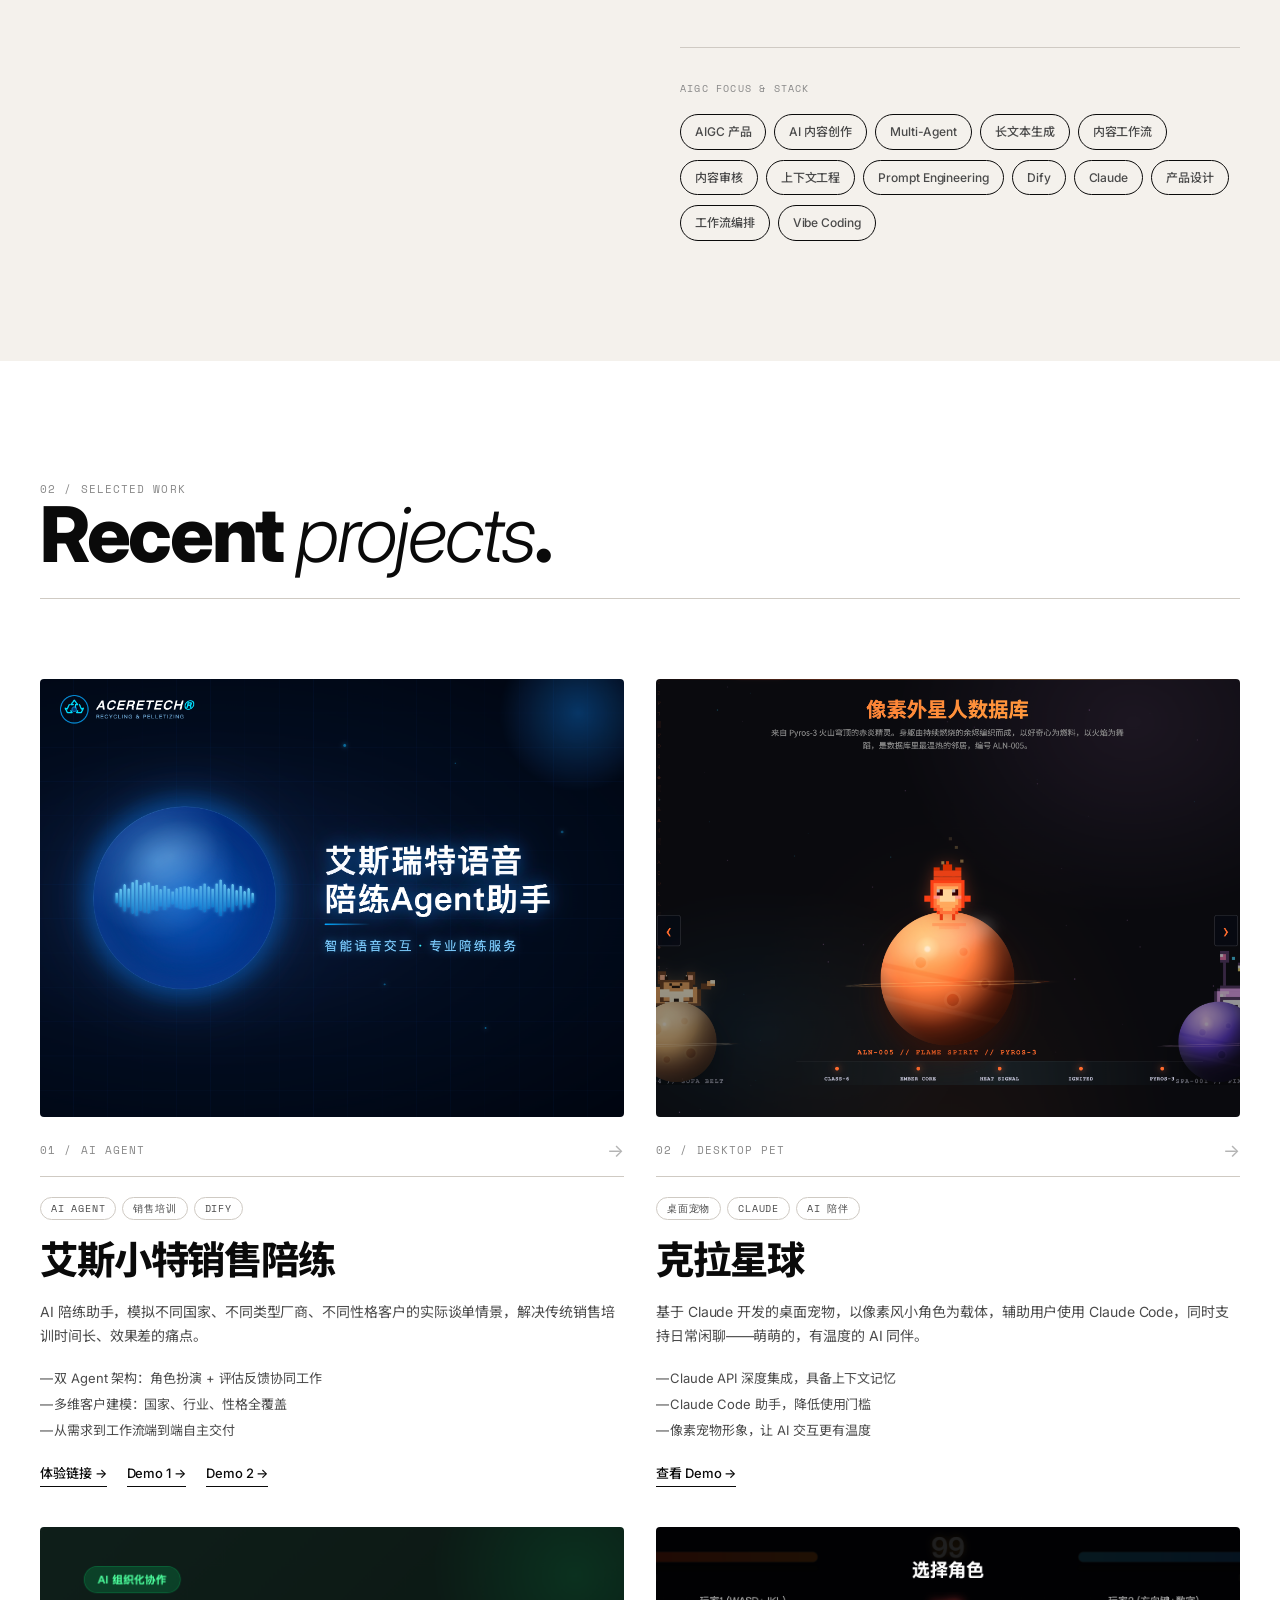
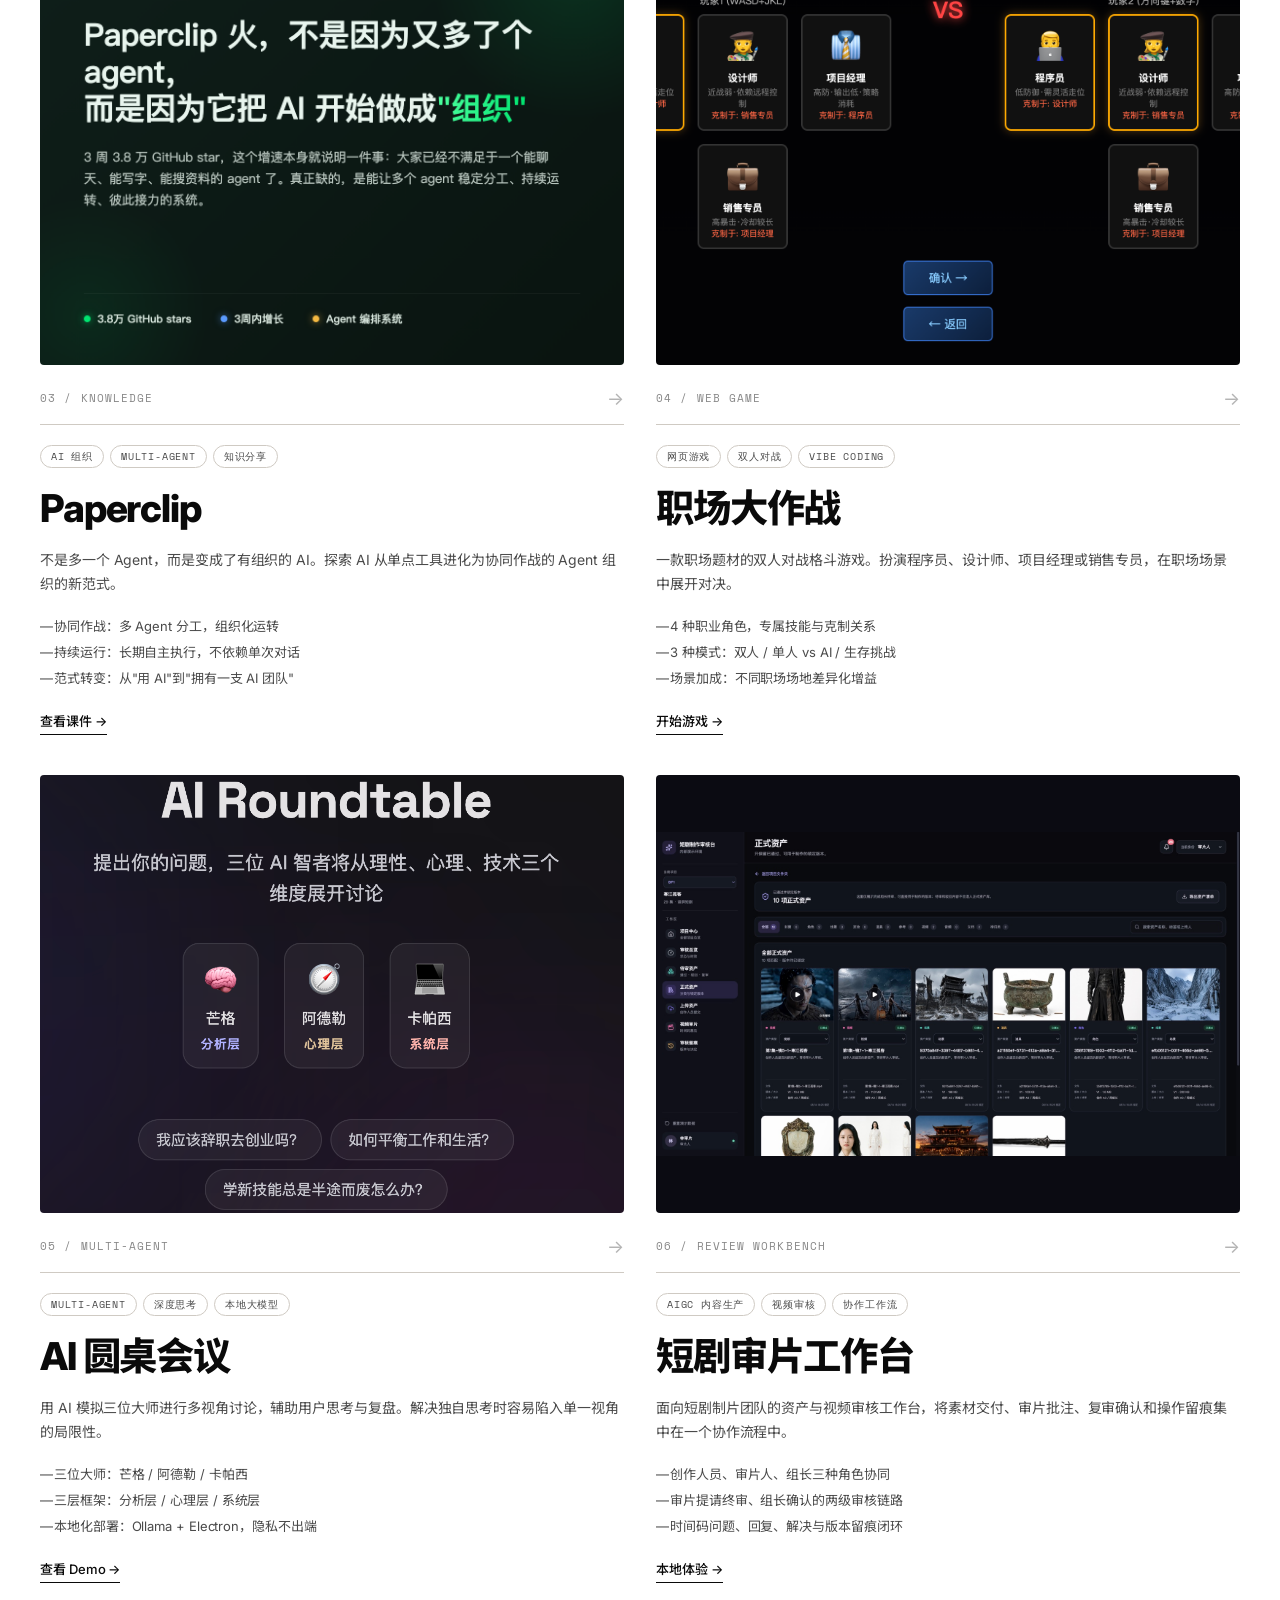
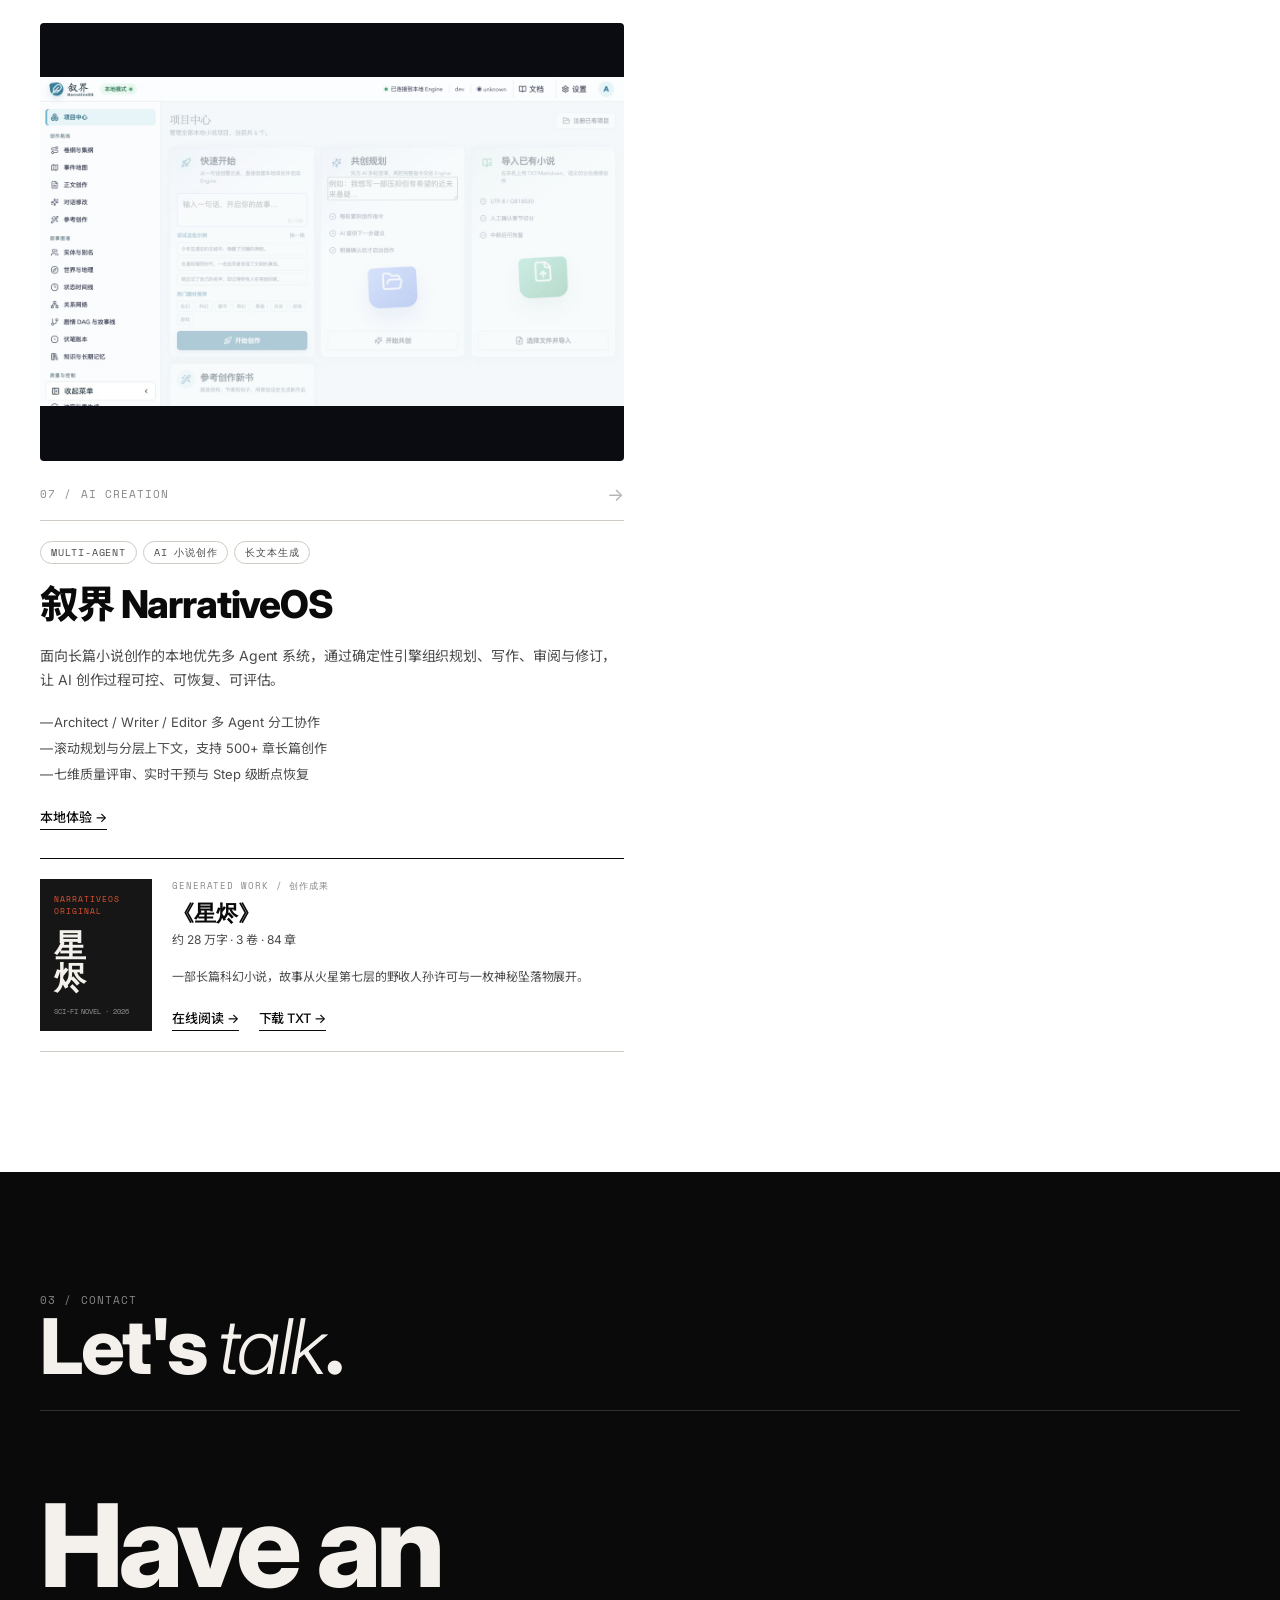
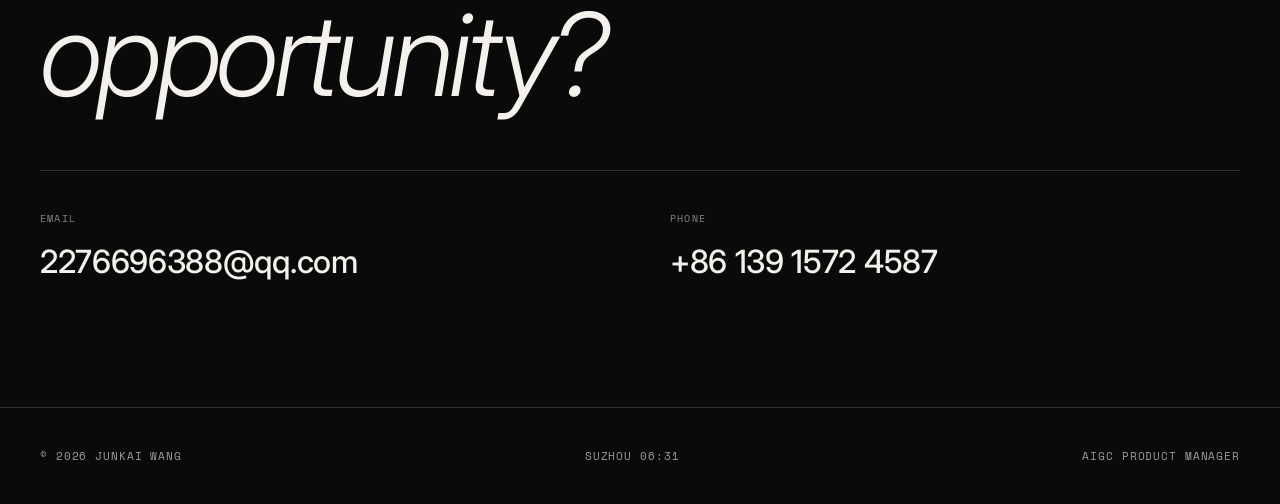
==== commit caade59e: "Show Xingjin novel beneath NarrativeOS project" ====
--- a/index.html
+++ b/index.html
@@ -484,6 +484,77 @@
 
   .project-links-line a:hover { gap: 10px; }
 
+  .novel-result {
+    display: grid;
+    grid-template-columns: 112px 1fr;
+    gap: 20px;
+    align-items: stretch;
+    margin-top: 8px;
+    padding: 20px 0;
+    border-top: 1px solid var(--ink);
+    border-bottom: 1px solid var(--line);
+  }
+
+  .novel-cover {
+    min-height: 152px;
+    padding: 14px;
+    background: #161616;
+    color: #f4f1ec;
+    display: flex;
+    flex-direction: column;
+    justify-content: space-between;
+  }
+
+  .novel-cover-label {
+    font-family: 'Space Mono', monospace;
+    font-size: 8px;
+    letter-spacing: 0.12em;
+    text-transform: uppercase;
+    color: #e55331;
+  }
+
+  .novel-cover-title {
+    font-family: 'Noto Serif SC', serif;
+    font-size: 32px;
+    font-weight: 700;
+    line-height: 1;
+  }
+
+  .novel-cover-foot {
+    font-family: 'Space Mono', monospace;
+    font-size: 7px;
+    color: rgba(255,255,255,0.55);
+  }
+
+  .novel-result-body {
+    display: flex;
+    flex-direction: column;
+    justify-content: space-between;
+    gap: 12px;
+  }
+
+  .novel-result-kicker {
+    font-family: 'Space Mono', monospace;
+    font-size: 9px;
+    letter-spacing: 0.1em;
+    text-transform: uppercase;
+    color: var(--ink-mute);
+  }
+
+  .novel-result-title {
+    margin-top: 4px;
+    font-family: 'Noto Serif SC', serif;
+    font-size: 22px;
+    font-weight: 700;
+  }
+
+  .novel-result-meta,
+  .novel-result-desc {
+    font-size: 12px;
+    line-height: 1.6;
+    color: var(--ink-soft);
+  }
+
   /* ── Contact ── */
   #contact {
     background: var(--ink);
@@ -574,6 +645,9 @@
     .hero-cta { text-align: left; align-items: flex-start; }
     .about-grid { grid-template-columns: 1fr; gap: 40px; }
     .projects-grid { grid-template-columns: 1fr; gap: 40px; }
+    .novel-result { grid-template-columns: 92px 1fr; gap: 16px; }
+    .novel-cover { min-height: 128px; padding: 11px; }
+    .novel-cover-title { font-size: 26px; }
     .contact-grid { grid-template-columns: 1fr; gap: 40px; }
     footer { flex-direction: column; gap: 12px; text-align: center; }
   }
@@ -894,6 +968,25 @@
       <div class="project-links-line">
         <a href="http://localhost:4173" target="_blank">本地体验 →</a>
       </div>
+      <div class="novel-result">
+        <div class="novel-cover" aria-hidden="true">
+          <span class="novel-cover-label">NarrativeOS Original</span>
+          <strong class="novel-cover-title">星<br>烬</strong>
+          <span class="novel-cover-foot">SCI-FI NOVEL · 2026</span>
+        </div>
+        <div class="novel-result-body">
+          <div>
+            <div class="novel-result-kicker">Generated Work / 创作成果</div>
+            <h4 class="novel-result-title">《星烬》</h4>
+            <p class="novel-result-meta">约 28 万字 · 3 卷 · 84 章</p>
+          </div>
+          <p class="novel-result-desc">一部长篇科幻小说，故事从火星第七层的野收人孙许可与一枚神秘坠落物展开。</p>
+          <div class="project-links-line">
+            <a href="xingjin-reader.html" target="_blank">在线阅读 →</a>
+            <a href="xingjin.txt" download>下载 TXT →</a>
+          </div>
+        </div>
+      </div>
     </article>
 
   </div>
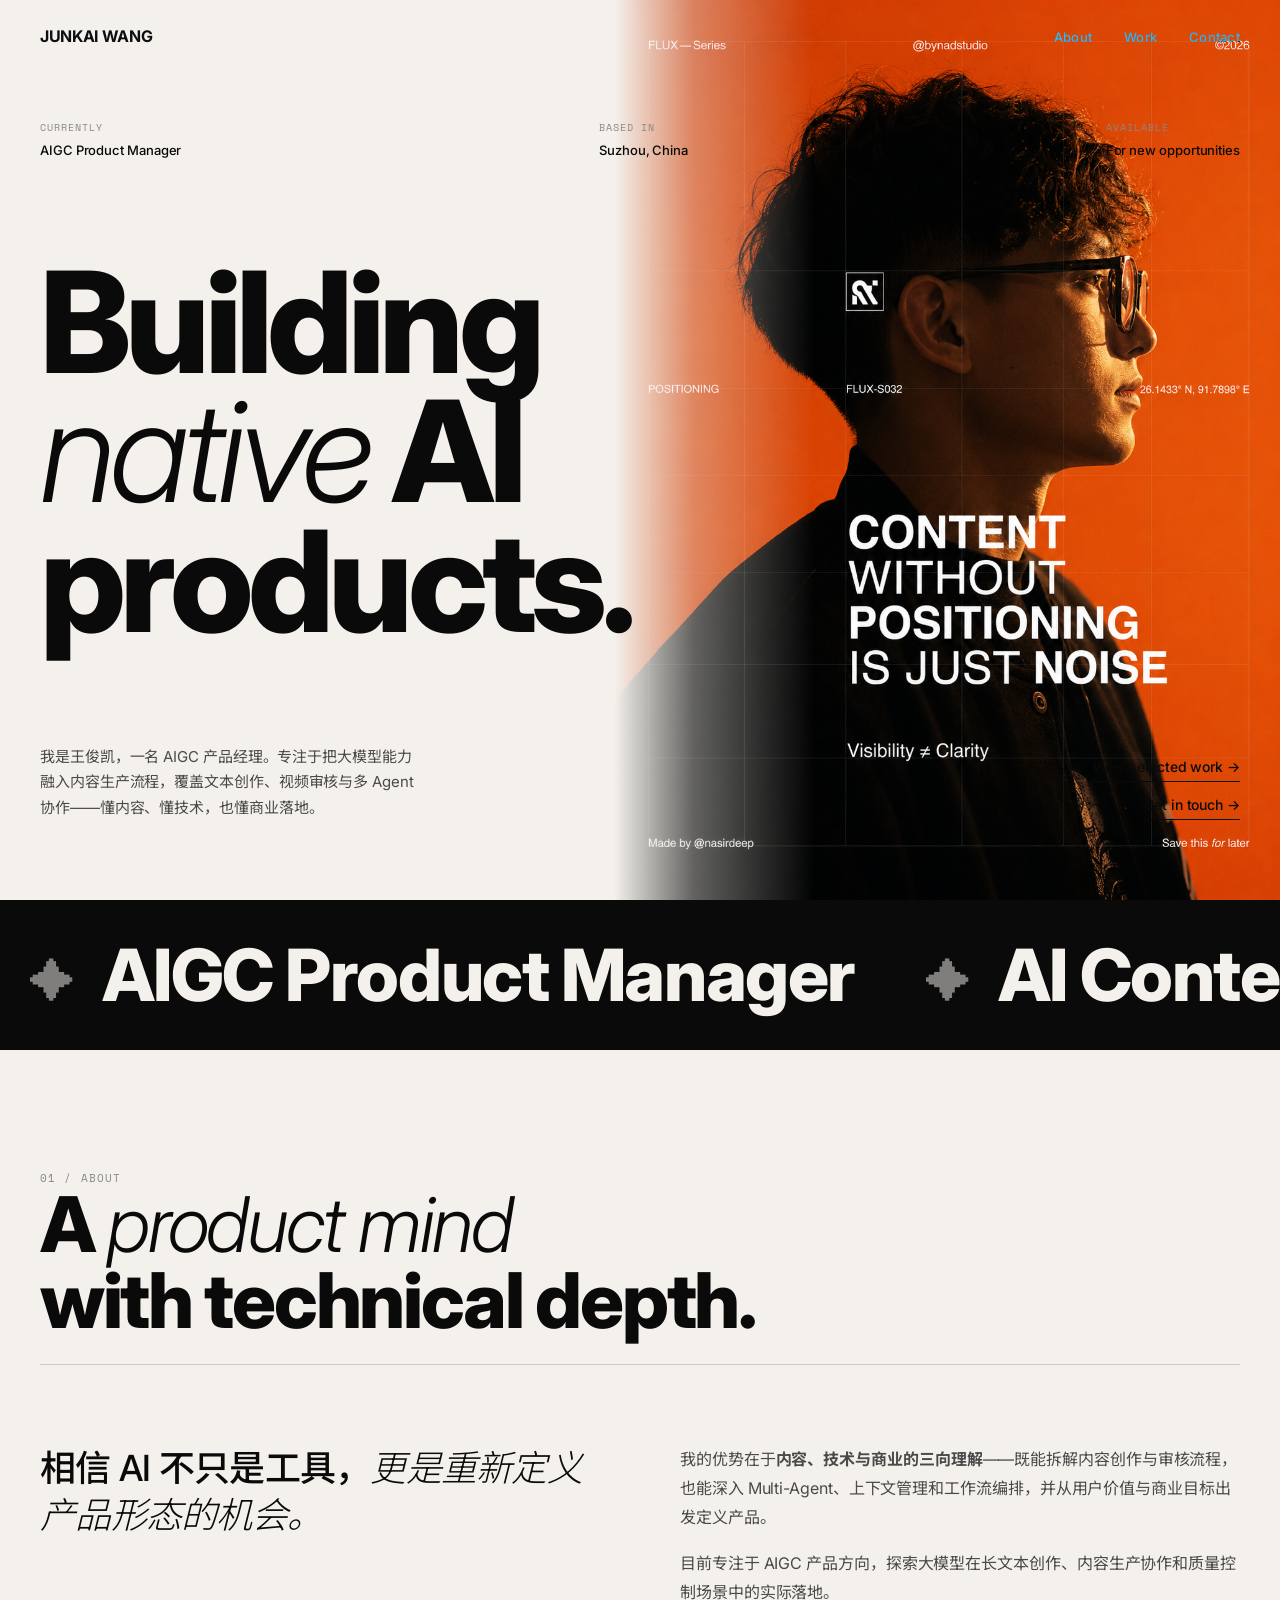
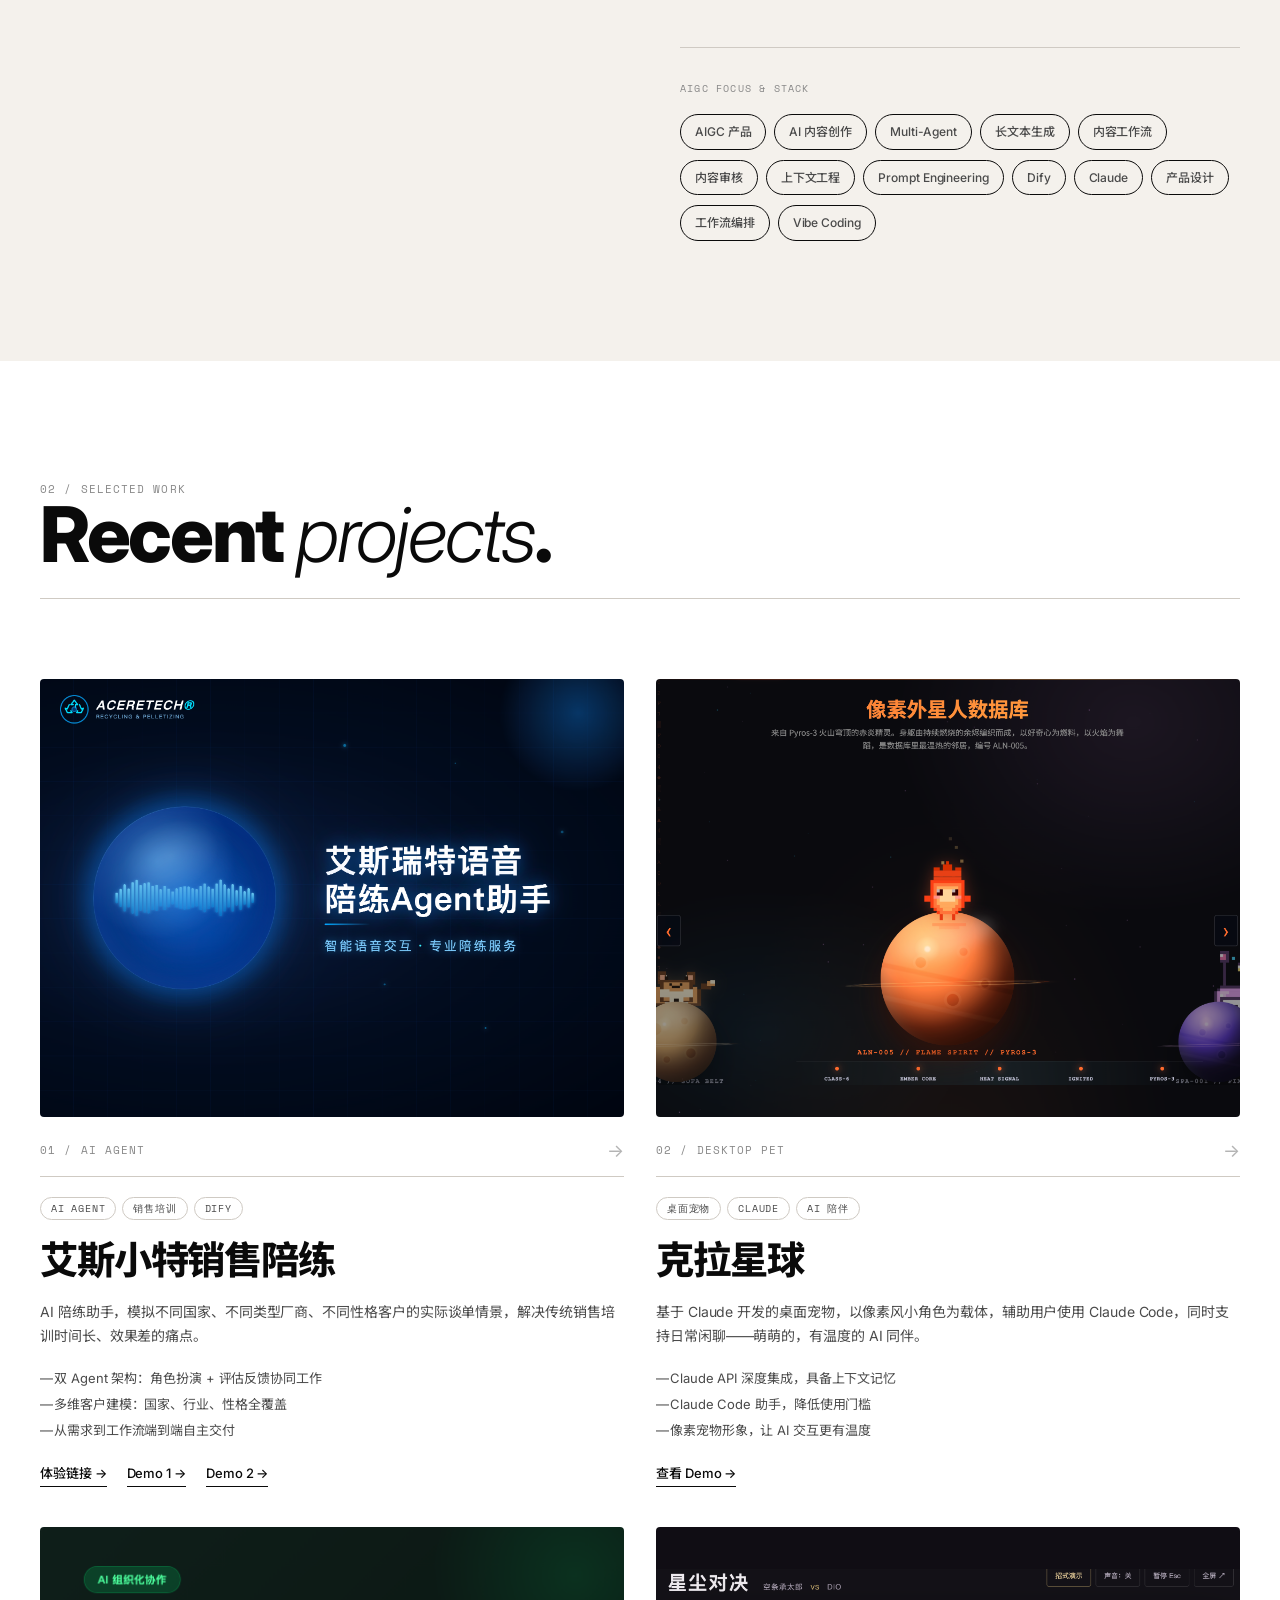
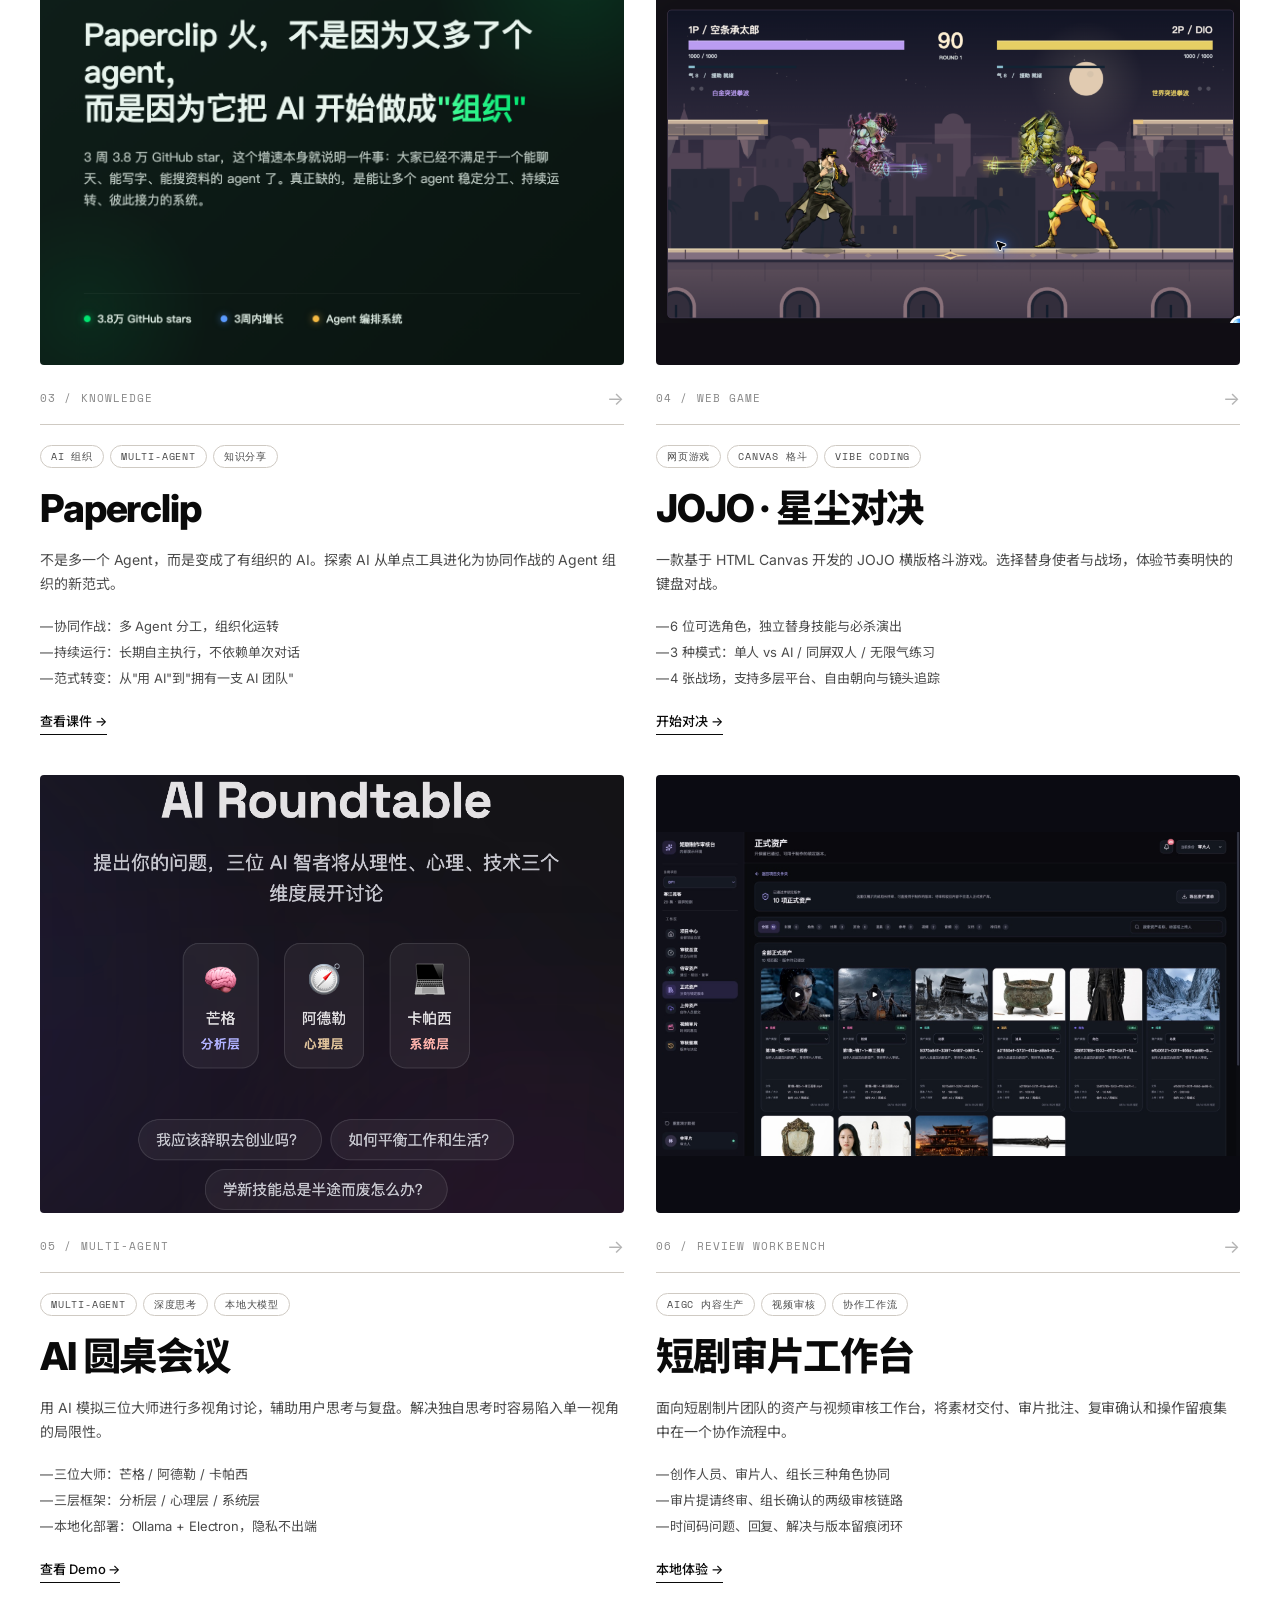
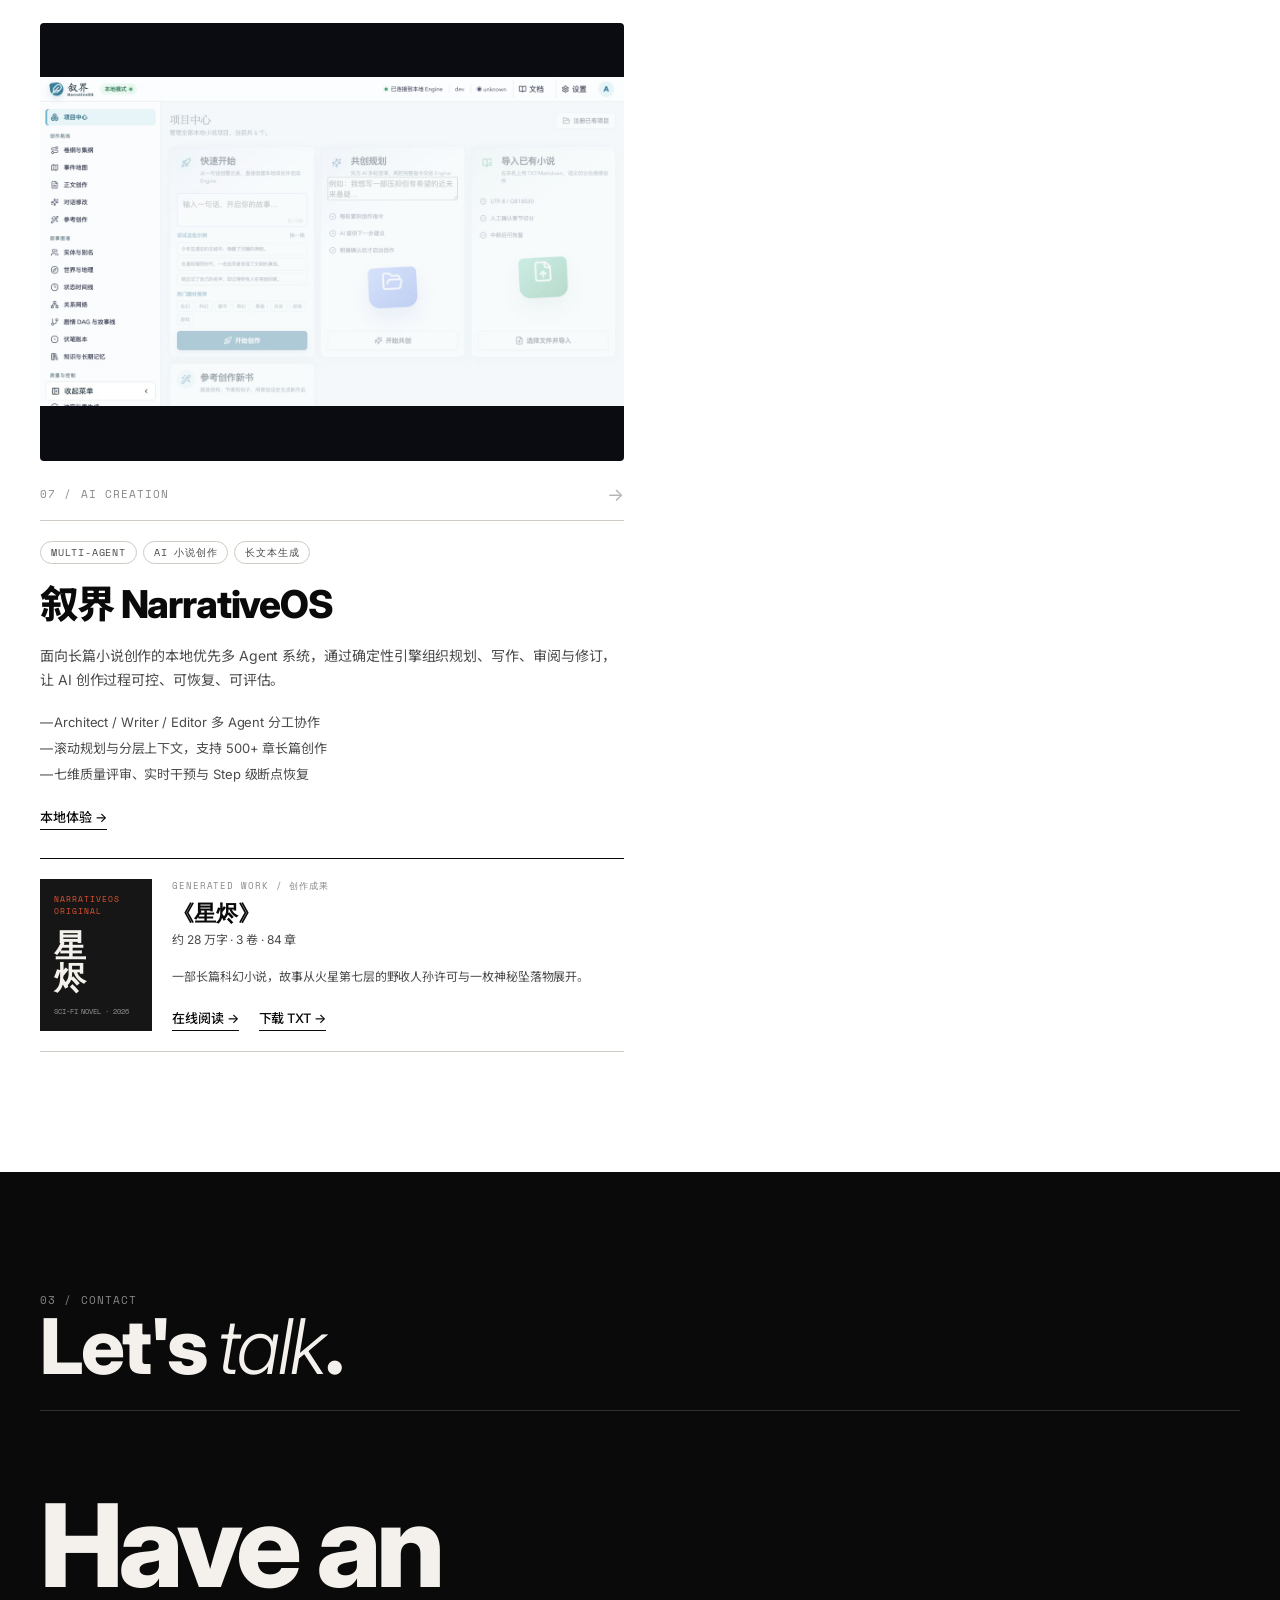
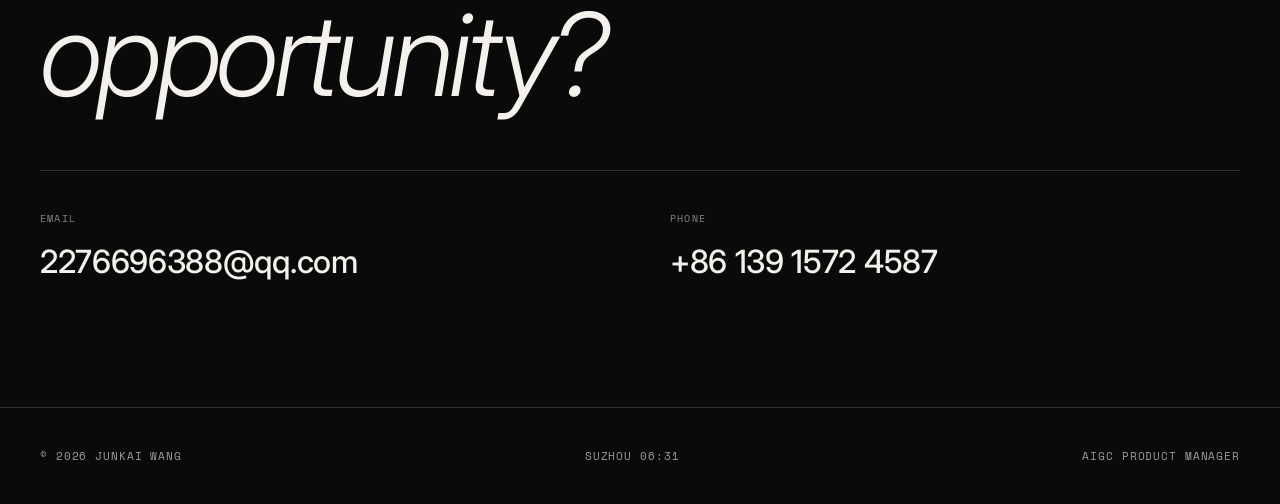
==== commit f83372fe: "Replace workplace game with JOJO Star Duel" ====
--- a/index.html
+++ b/index.html
@@ -373,6 +373,14 @@
   }
 
   .project-visual.review-cover img {
+    object-fit: contain;
+  }
+
+  .project-visual.game-cover {
+    background: #100d14;
+  }
+
+  .project-visual.game-cover img {
     object-fit: contain;
   }
 
@@ -860,8 +868,8 @@
 
     <!-- Project 04 -->
     <article class="project fade-in">
-      <div class="project-visual">
-        <img src="game-preview.png" alt="职场大作战">
+      <div class="project-visual game-cover">
+        <img src="jojo-star-duel-preview.png" alt="JOJO · 星尘对决实战画面">
       </div>
       <div class="project-meta-row">
         <span class="project-num">04 / WEB GAME</span>
@@ -869,20 +877,20 @@
       </div>
       <div class="project-tags">
         <span class="project-tag">网页游戏</span>
-        <span class="project-tag">双人对战</span>
+        <span class="project-tag">Canvas 格斗</span>
         <span class="project-tag">Vibe Coding</span>
       </div>
-      <h3 class="project-name">职场大作战</h3>
+      <h3 class="project-name">JOJO · 星尘对决</h3>
       <p class="project-desc">
-        一款职场题材的双人对战格斗游戏。扮演程序员、设计师、项目经理或销售专员，在职场场景中展开对决。
+        一款基于 HTML Canvas 开发的 JOJO 横版格斗游戏。选择替身使者与战场，体验节奏明快的键盘对战。
       </p>
       <ul class="project-highlights">
-        <li>4 种职业角色，专属技能与克制关系</li>
-        <li>3 种模式：双人 / 单人 vs AI / 生存挑战</li>
-        <li>场景加成：不同职场场地差异化增益</li>
+        <li>6 位可选角色，独立替身技能与必杀演出</li>
+        <li>3 种模式：单人 vs AI / 同屏双人 / 无限气练习</li>
+        <li>4 张战场，支持多层平台、自由朝向与镜头追踪</li>
       </ul>
       <div class="project-links-line">
-        <a href="workplace-battle.html" target="_blank">开始游戏 →</a>
+        <a href="jojo-star-duel/" target="_blank">开始对决 →</a>
       </div>
     </article>
 
